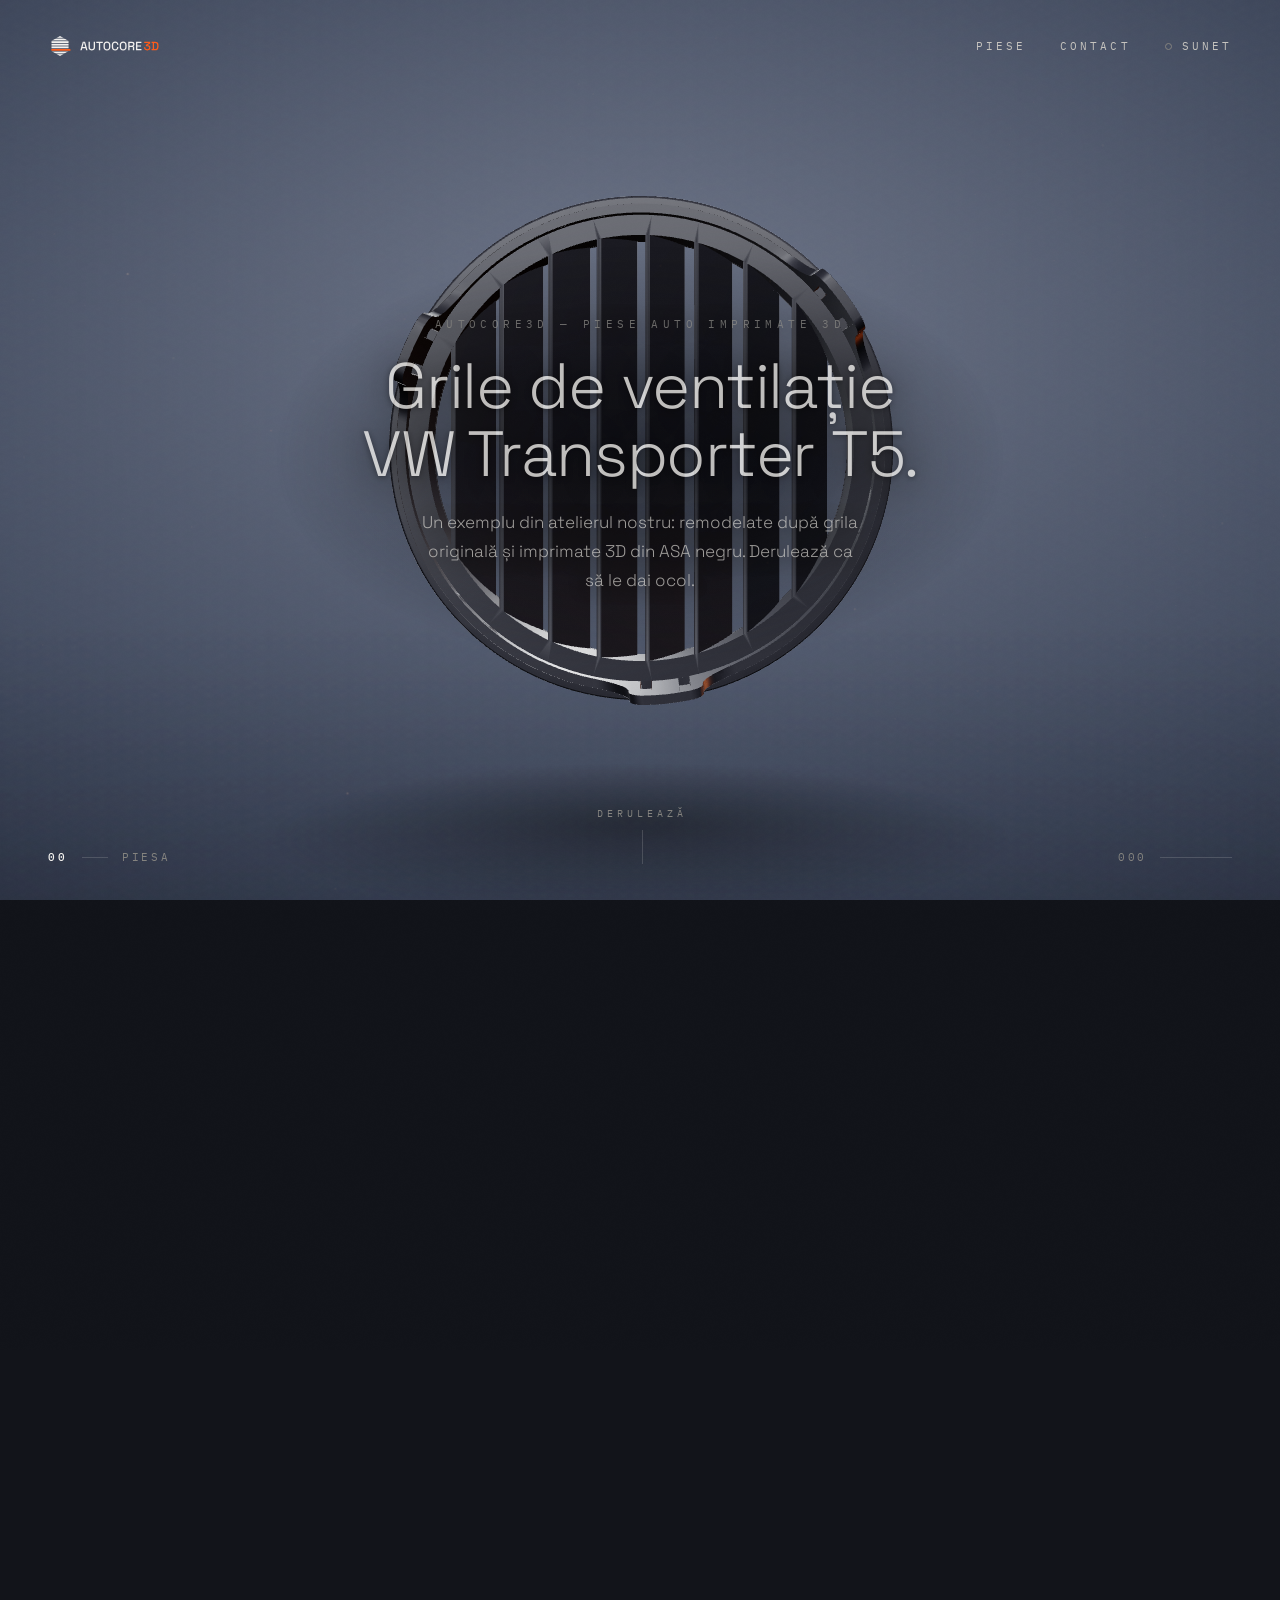
==== index.html @ 4fc03a42 "Prima pagină: grilele T5 devin piesa-erou; catalog: diagnostic clar la erori index.html — grila T5 î" ====
<!DOCTYPE html>
<html lang="ro">
<head>
<meta charset="utf-8">
<meta name="viewport" content="width=device-width, initial-scale=1">
<title>AUTOCORE3D — Piese auto imprimate 3D · Grile ventilație VW Transporter T5</title>
<meta name="description" content="AUTOCORE3D reproduce piese auto care nu se mai găsesc și le imprimă 3D. Exemplu: grile de ventilație VW Transporter T5, imprimate din ASA negru stabil UV, remodelate după piesa originală.">
<meta property="og:title" content="AUTOCORE3D — Piese auto imprimate 3D">
<meta property="og:description" content="Grile de ventilație VW Transporter T5, remodelate după piesa originală și imprimate 3D din ASA negru, finisaj mat. Orice piesă, la comandă — contactează-ne.">
<link rel="icon" type="image/svg+xml" href="assets/brand/autocore3d-mark-badge.svg">
<link rel="preconnect" href="https://fonts.googleapis.com">
<link rel="preconnect" href="https://fonts.gstatic.com" crossorigin>
<link href="https://fonts.googleapis.com/css2?family=Space+Grotesk:wght@300;400;500&family=IBM+Plex+Mono:wght@400;500&display=swap" rel="stylesheet">
<style>
  :root{
    --bg:#12141a;--ink:#f4f2ee;--mut:#c6c4bf;--dim:#84837f;--hair:rgba(242,240,236,.16);
    --amber:#ff5c1a;
    --disp:'Space Grotesk',system-ui,sans-serif;--mono:'IBM Plex Mono',ui-monospace,monospace;
  }
  *{margin:0;padding:0;box-sizing:border-box}
  html{scroll-behavior:auto}
  body{background:var(--bg);color:var(--ink);font-family:var(--disp);-webkit-font-smoothing:antialiased;overflow-x:hidden}
  body.loading{overflow:hidden}
  ::selection{background:var(--ink);color:var(--bg)}
  a{color:inherit}

  #space{height:900vh}

  #gl{position:fixed;inset:0;width:100%;height:100%;display:block;z-index:1}

  /* ---- grain ---- */
  #grain{position:fixed;inset:-50%;width:200%;height:200%;z-index:7;pointer-events:none;opacity:.06;animation:grain 8s steps(10) infinite}
  @keyframes grain{
    0%,100%{transform:translate(0,0)}10%{transform:translate(-5%,-10%)}20%{transform:translate(-15%,5%)}
    30%{transform:translate(7%,-25%)}40%{transform:translate(-5%,25%)}50%{transform:translate(-15%,10%)}
    60%{transform:translate(15%,0)}70%{transform:translate(0,15%)}80%{transform:translate(3%,35%)}90%{transform:translate(-10%,10%)}
  }

  /* ---- loader ---- */
  #loader{position:fixed;inset:0;z-index:100;background:var(--bg);display:flex;align-items:center;justify-content:center;transition:opacity 1s ease,visibility 1s}
  #loader.done{opacity:0;visibility:hidden}
  .ld{display:flex;flex-direction:column;align-items:center;gap:26px}
  .ld-mark{font-family:var(--mono);font-size:12px;letter-spacing:.5em;color:var(--mut);text-transform:uppercase;padding-left:.5em}
  .ld-num{font-family:var(--disp);font-weight:300;font-size:clamp(64px,14vw,150px);line-height:1;letter-spacing:-.03em;font-variant-numeric:tabular-nums}
  .ld-bar{width:min(220px,50vw);height:1px;background:var(--hair);position:relative;overflow:hidden}
  .ld-bar i{position:absolute;left:0;top:0;height:100%;width:0;background:var(--ink)}
  .ld-sub{font-family:var(--mono);font-size:10px;letter-spacing:.3em;color:var(--dim);text-transform:uppercase}

  /* ---- chrome ---- */
  header{position:fixed;top:0;left:0;right:0;z-index:20;display:flex;justify-content:space-between;align-items:center;padding:clamp(18px,3vw,34px) clamp(20px,4vw,48px)}
  .brand{display:flex;align-items:center;text-decoration:none}
  .brand img{height:24px;display:block}
  @media(max-width:640px){.brand img{height:20px}}
  .top-links{display:flex;align-items:center;gap:clamp(16px,3vw,34px)}
  .top-links a{font-family:var(--mono);font-size:11px;letter-spacing:.28em;text-transform:uppercase;text-decoration:none;color:var(--mut);transition:color .3s;position:relative}
  .top-links a::after{content:'';position:absolute;left:0;bottom:-5px;height:1px;width:100%;background:currentColor;transform:scaleX(0);transform-origin:left;transition:transform .35s}
  .top-links a:hover{color:var(--ink)}
  .top-links a:hover::after{transform:scaleX(1)}
  .snd{background:none;border:none;cursor:pointer;font-family:var(--mono);font-size:11px;letter-spacing:.28em;text-transform:uppercase;color:var(--mut);display:inline-flex;align-items:center;gap:10px;transition:color .3s}
  .snd:hover{color:var(--ink)}
  .snd .dot{width:7px;height:7px;border-radius:50%;border:1px solid var(--dim);flex:none;transition:background .3s,border-color .3s,box-shadow .3s}
  .snd.on{color:var(--ink)}
  .snd.on .dot{background:var(--amber);border-color:var(--amber);box-shadow:0 0 10px rgba(255,92,26,.8)}

  #hud-ch{position:fixed;left:clamp(20px,4vw,48px);bottom:clamp(20px,3.4vw,36px);z-index:20;font-family:var(--mono);font-size:11px;letter-spacing:.26em;text-transform:uppercase;color:var(--dim);display:flex;align-items:center;gap:14px;transition:opacity .5s}
  #hud-ch b{color:var(--ink);font-weight:500}
  #hud-ch .sep{width:26px;height:1px;background:var(--hair)}

  #hud-pr{position:fixed;right:clamp(20px,4vw,48px);bottom:clamp(20px,3.4vw,36px);z-index:20;display:flex;align-items:center;gap:14px;font-family:var(--mono);font-size:11px;letter-spacing:.2em;color:var(--dim);font-variant-numeric:tabular-nums}
  #hud-pr .track{width:72px;height:1px;background:var(--hair);position:relative}
  #hud-pr .track i{position:absolute;left:0;top:0;height:100%;width:0;background:var(--ink)}

  #hint{position:fixed;left:50%;bottom:clamp(20px,3.4vw,36px);transform:translateX(-50%);z-index:20;display:flex;flex-direction:column;align-items:center;gap:10px;font-family:var(--mono);font-size:10px;letter-spacing:.4em;text-transform:uppercase;color:var(--dim);transition:opacity .6s;padding-left:.4em}
  #hint .line{width:1px;height:34px;background:var(--hair);position:relative;overflow:hidden}
  #hint .line::after{content:'';position:absolute;left:0;top:-40%;width:100%;height:40%;background:var(--ink);animation:drop 1.8s cubic-bezier(.65,0,.35,1) infinite}
  @keyframes drop{0%{top:-40%}100%{top:110%}}

  /* ---- overlays capitole ---- */
  .ov{position:fixed;inset:0;z-index:10;pointer-events:none;display:flex;opacity:0;visibility:hidden}
  .ov .in{max-width:560px;position:relative}
  .ov .in.wide{max-width:820px}
  /* scrim discret in spatele textului: lizibil peste orice unghi al piesei */
  .ov .in::before{content:'';position:absolute;inset:-90px -120px;z-index:-1;pointer-events:none;
    background:radial-gradient(ellipse farthest-side,rgba(9,10,14,.74),rgba(9,10,14,.48) 40%,rgba(9,10,14,.2) 66%,rgba(9,10,14,0) 92%)}
  .ov h1,.ov h2{text-shadow:0 2px 34px rgba(0,0,0,.95),0 1px 6px rgba(0,0,0,.6)}
  .ov p,.ov .kick{text-shadow:0 1px 18px rgba(0,0,0,.9)}
  .ov.side{align-items:center;padding-left:clamp(22px,8vw,110px);padding-right:22px}
  .ov.center{align-items:center;justify-content:center;text-align:center;padding:0 22px}
  .kick{font-family:var(--mono);font-size:11px;letter-spacing:.4em;text-transform:uppercase;color:var(--dim);margin-bottom:22px;display:flex;align-items:center;gap:14px}
  .ov.center .kick{justify-content:center}
  .kick i{display:inline-block;width:30px;height:1px;background:var(--amber);flex:none}
  .ov h2,.ov h1{font-weight:300;font-size:clamp(32px,5.6vw,68px);line-height:1.05;letter-spacing:-.02em;margin-bottom:20px}
  .ov h1{font-size:clamp(38px,7vw,88px)}
  .ov h1.sm{font-size:clamp(32px,5.4vw,64px)}
  .ov p{font-size:clamp(14px,1.35vw,17px);line-height:1.7;color:var(--mut);max-width:440px;font-weight:300}
  .ov.center p{margin:0 auto}
  .ov .mats{display:flex;flex-wrap:wrap;gap:10px;margin-top:26px}
  .ov .mats span{font-family:var(--mono);font-size:11px;letter-spacing:.18em;padding:8px 14px;border:1px solid var(--hair);color:var(--mut);background:rgba(9,10,14,.45)}
  .ov .note{margin-top:24px;font-family:var(--mono);font-size:10.5px;letter-spacing:.2em;text-transform:uppercase;color:var(--dim);display:flex;align-items:center;gap:12px;max-width:440px}
  .ov .note i{width:8px;height:8px;border:1px solid var(--amber);border-radius:50%;flex:none;box-shadow:0 0 8px rgba(255,92,26,.5)}
  .ov .specs{margin-top:8px;border-top:1px solid var(--hair);max-width:460px}
  .ov .specs div{display:flex;justify-content:space-between;gap:18px;padding:13px 0;border-bottom:1px solid var(--hair)}
  .ov .specs dt{font-family:var(--mono);font-size:10.5px;letter-spacing:.24em;text-transform:uppercase;color:var(--dim);padding-top:3px;flex:none}
  .ov .specs dd{font-size:clamp(13.5px,1.25vw,16px);font-weight:300;color:var(--ink);text-align:right}
  .cta-row{display:flex;flex-wrap:wrap;gap:14px;justify-content:center;margin-top:34px}
  .ov .cta{display:inline-flex;align-items:center;gap:12px;padding:16px 30px;border:1px solid rgba(242,240,236,.3);border-radius:999px;font-family:var(--mono);font-size:12px;letter-spacing:.22em;text-transform:uppercase;text-decoration:none;color:var(--ink);transition:background .35s,color .35s,border-color .35s;pointer-events:auto;cursor:pointer}
  .ov .cta:hover{background:var(--ink);color:var(--bg);border-color:var(--ink)}
  .ov .cta.dim{border-color:rgba(242,240,236,.14);color:var(--mut)}
  .ov .cta.dim:hover{background:transparent;color:var(--ink);border-color:rgba(242,240,236,.4)}
  .ov .cta svg{width:14px;height:14px}
  .ov .foot-note{margin-top:40px;font-family:var(--mono);font-size:10px;letter-spacing:.3em;text-transform:uppercase;color:var(--dim)}
  .num-ghost{position:absolute;right:clamp(16px,6vw,80px);top:50%;transform:translateY(-50%);font-weight:300;font-size:clamp(120px,22vw,300px);line-height:1;color:transparent;-webkit-text-stroke:1px rgba(242,240,236,.07);user-select:none;font-variant-numeric:tabular-nums}

  @media(max-width:640px){
    .ov.side{align-items:flex-end;padding-bottom:110px}
    .num-ghost{display:none}
    #hud-pr .track{width:44px}
    #hud-ch .name{display:none}
    .ov .specs div{padding:10px 0}
    .snd .lbl{display:none}
  }
  @media(prefers-reduced-motion:reduce){
    #hint .line::after{animation:none}
    #grain{animation:none}
  }

  /* ---- contact modal ---- */
  button.cta{background:none;font:inherit}
  #cmodal{position:fixed;inset:0;z-index:120;display:flex;align-items:center;justify-content:center;padding:22px;
    background:rgba(6,7,10,.72);backdrop-filter:blur(6px);opacity:0;visibility:hidden;transition:opacity .35s,visibility .35s}
  #cmodal.open{opacity:1;visibility:visible}
  .cm-card{width:min(460px,100%);background:#15171d;border:1px solid var(--hair);position:relative;
    padding:clamp(26px,4vw,40px);transform:translateY(16px);transition:transform .4s cubic-bezier(.2,.7,.2,1)}
  #cmodal.open .cm-card{transform:translateY(0)}
  .cm-close{position:absolute;top:14px;right:16px;background:none;border:none;color:var(--dim);font-size:22px;cursor:pointer;line-height:1;transition:color .3s}
  .cm-close:hover{color:var(--ink)}
  .cm-kick{font-family:var(--mono);font-size:11px;letter-spacing:.4em;text-transform:uppercase;color:var(--dim);margin-bottom:14px;display:flex;align-items:center;gap:12px}
  .cm-kick i{width:26px;height:1px;background:var(--amber);flex:none}
  .cm-card h3{font-weight:300;font-size:clamp(24px,4vw,32px);line-height:1.1;letter-spacing:-.02em;margin-bottom:8px}
  .cm-card p.cm-sub{font-size:13.5px;line-height:1.6;color:var(--mut);font-weight:300;margin-bottom:24px}
  .cm-field{margin-bottom:16px}
  .cm-field label{display:block;font-family:var(--mono);font-size:10px;letter-spacing:.24em;text-transform:uppercase;color:var(--dim);margin-bottom:8px}
  .cm-field input,.cm-field textarea{width:100%;background:#0d0f14;border:1px solid var(--hair);color:var(--ink);font-family:var(--disp);font-size:15px;font-weight:300;padding:12px 14px;outline:none;transition:border-color .3s;resize:vertical}
  .cm-field input:focus,.cm-field textarea:focus{border-color:var(--amber)}
  .cm-field textarea{min-height:84px}
  .cm-submit{width:100%;margin-top:6px;padding:15px;background:var(--ink);color:var(--bg);border:1px solid var(--ink);
    font-family:var(--mono);font-size:12px;letter-spacing:.22em;text-transform:uppercase;cursor:pointer;display:inline-flex;align-items:center;justify-content:center;gap:10px;transition:background .3s,color .3s}
  .cm-submit:hover{background:transparent;color:var(--ink)}
  .cm-note{margin-top:16px;font-family:var(--mono);font-size:10px;letter-spacing:.16em;text-transform:uppercase;color:var(--dim);display:flex;align-items:center;gap:10px;text-align:left}
  .cm-note i{width:7px;height:7px;border-radius:50%;background:#25D366;flex:none;box-shadow:0 0 8px rgba(37,211,102,.7)}
  .cm-err{border-color:#ff5c1a!important}
</style>
</head>
<body class="loading">

<canvas id="gl"></canvas>
<div id="grain"></div>

<div id="loader">
  <div class="ld">
    <img src="assets/brand/autocore3d-mark.svg" alt="" width="46" height="46">
    <div class="ld-mark">AUTOCORE3D</div>
    <div class="ld-num" id="ldNum">0</div>
    <div class="ld-bar"><i id="ldBar"></i></div>
    <div class="ld-sub">Se încarcă piesa</div>
  </div>
</div>

<header>
  <a class="brand" href="#"><img src="assets/brand/autocore3d-logo.svg" alt="AUTOCORE3D"></a>
  <nav class="top-links">
    <a href="catalog.html">Piese</a>
    <a href="mailto:contact@autocore3d.com">Contact</a>
    <button class="snd" id="sndBtn" aria-pressed="false" title="Pornește / oprește sunetul"><span class="dot"></span><span class="lbl">Sunet</span></button>
  </nav>
</header>

<div id="hud-ch"><b id="chNum">00</b><span class="sep"></span><span class="name" id="chName">Piesa</span></div>
<div id="hud-pr"><span id="prNum">000</span><div class="track"><i id="prBar"></i></div></div>
<div id="hint"><span>Derulează</span><div class="line"></div></div>

<!-- ============ OVERLAYS ============ -->
<section class="ov center" data-a="-0.02" data-b="0.085">
  <div class="in wide">
    <div class="kick">AUTOCORE3D — Piese auto imprimate 3D</div>
    <h1 class="sm">Grile de ventilație<br>VW Transporter&nbsp;T5.</h1>
    <p>Un exemplu din atelierul nostru: remodelate după grila originală și imprimate 3D din ASA negru. Derulează ca să le dai ocol.</p>
  </div>
</section>

<section class="ov side" data-a="0.13" data-b="0.30">
  <div class="num-ghost">01</div>
  <div class="in">
    <div class="kick"><i></i>01 — Geometrie</div>
    <h2>Fidelă la milimetru.</h2>
    <p>Orice piesă începe cu geometria: modelăm digital piesa originală — fiecare fantă, muchie și rază de racord — până când copia nu se mai deosebește de ea.</p>
  </div>
</section>

<section class="ov side" data-a="0.335" data-b="0.46">
  <div class="num-ghost">02</div>
  <div class="in">
    <div class="kick"><i></i>02 — Material</div>
    <h2>ASA negru,<br>stabil în soare.</h2>
    <p>Grilele sunt imprimate din ASA negru — un material făcut pentru exterior și habitaclu: rezistă la UV și la căldură prin compoziție, nu printr-un strat de vopsea. Finisaj negru mat, uniform, direct din imprimantă.</p>
    <div class="mats"><span>ASA negru</span><span>Stabil UV</span><span>Finisaj mat</span></div>
    <div class="note"><i></i>Așa arată ASA-ul brut — negru mat, doar straturile fine de imprimare</div>
  </div>
</section>

<section class="ov side" data-a="0.50" data-b="0.655">
  <div class="num-ghost">03</div>
  <div class="in">
    <div class="kick"><i></i>03 — Fabricație</div>
    <h2>Crescută<br>strat cu strat.</h2>
    <p>Imprimăm 3D cu straturi fine, cu traseele de material aliniate pe direcția lamelelor — rezistență acolo unde contează. Fiecare piesă e fabricată la comandă — privește cum prinde formă.</p>
  </div>
</section>

<section class="ov side" data-a="0.69" data-b="0.80">
  <div class="num-ghost">04</div>
  <div class="in">
    <div class="kick"><i></i>04 — Detalii</div>
    <h2>Montaj direct,<br>fără ajustări.</h2>
    <p>Conturul și clemele de prindere urmează piesa originală: grilele se clipsează direct în locașul lor, fără găurit și fără lipit. Ăsta e standardul nostru, indiferent de piesă.</p>
  </div>
</section>

<section class="ov side" data-a="0.835" data-b="0.92">
  <div class="num-ghost">05</div>
  <div class="in">
    <div class="kick"><i></i>05 — Piesa din exemplu</div>
    <h2>Pe scurt.</h2>
    <dl class="specs">
      <div><dt>Piesă</dt><dd>Grile de ventilație</dd></div>
      <div><dt>Compatibilitate</dt><dd>VW Transporter T5</dd></div>
      <div><dt>Material</dt><dd>ASA negru · finisaj mat</dd></div>
      <div><dt>Dimensiuni</dt><dd>Ø 116 × 23 mm</dd></div>
      <div><dt>Fabricație</dt><dd>Imprimare 3D, la comandă</dd></div>
    </dl>
  </div>
</section>

<section class="ov center" data-a="0.95" data-b="1.2">
  <div class="in wide">
    <div class="kick">06 — Contact</div>
    <h1>Ai o piesă?<br>Hai să vorbim.</h1>
    <p>Grilele din exemplu sunt doar una dintre piesele pe care le putem reface. Trimite-ne piesa, o poză sau modelul 3D — AUTOCORE3D e punctul tău de contact pentru piese auto imprimate 3D.</p>
    <div class="cta-row">
      <button class="cta" id="ctaContact" type="button">Contact
        <svg viewBox="0 0 24 24" fill="none" stroke="currentColor" stroke-width="1.5"><path d="M5 12h14M13 6l6 6-6 6"/></svg>
      </button>
      <a class="cta dim" href="catalog.html">Proiecte &amp; configurator</a>
    </div>
    <div class="foot-note">© 2026 AUTOCORE3D — autocore3d.com</div>
  </div>
</section>

<div id="space"></div>

<!-- ============ CONTACT MODAL ============ -->
<div id="cmodal" role="dialog" aria-modal="true" aria-labelledby="cmTitle">
  <div class="cm-card">
    <button class="cm-close" id="cmClose" aria-label="Închide">✕</button>
    <div class="cm-kick"><i></i>Contact</div>
    <h3 id="cmTitle">Hai să vorbim.</h3>
    <p class="cm-sub">Completează formularul — mesajul ajunge direct la noi pe WhatsApp și îți răspundem rapid.</p>
    <form id="cmForm" novalidate>
      <div class="cm-field"><label for="cmName">Numele tău *</label><input id="cmName" type="text" autocomplete="name" placeholder="Cum te cheamă..."></div>
      <div class="cm-field"><label for="cmPhone">Telefon sau email *</label><input id="cmPhone" type="text" autocomplete="tel" placeholder="07XX... sau email@..."></div>
      <div class="cm-field"><label for="cmMsg">Piesa / mesajul tău</label><textarea id="cmMsg" placeholder="Descrie piesa de care ai nevoie sau atașează o poză în WhatsApp..."></textarea></div>
      <button class="cm-submit" type="submit">Trimite pe WhatsApp
        <svg viewBox="0 0 24 24" width="15" height="15" fill="currentColor"><path d="M12 2a10 10 0 0 0-8.6 15l-1.3 4.8 4.9-1.3A10 10 0 1 0 12 2Zm5.3 14.1c-.2.6-1.3 1.2-1.8 1.2-.5.1-1 .2-3.3-.7-2.8-1.1-4.5-3.9-4.6-4.1-.1-.2-1.1-1.4-1.1-2.7s.7-1.9 1-2.2c.2-.2.5-.3.7-.3h.5c.2 0 .4 0 .6.5l.8 2c.1.2.1.4 0 .5l-.4.6c-.2.2-.3.4-.1.7.2.3.9 1.4 1.9 2.3 1.3 1.1 2.3 1.4 2.6 1.6.2.1.4.1.6-.1l.7-.9c.2-.2.4-.2.6-.1l2 .9c.3.2.5.2.5.4.1.2.1.9-.1 1.5Z"/></svg>
      </button>
    </form>
    <div class="cm-note"><i></i>Se deschide WhatsApp la 0771 119 423</div>
  </div>
</div>

<script>
(function(){
  var WA='40771119423';
  var modal=document.getElementById('cmodal');
  function open(){modal.classList.add('open');setTimeout(function(){document.getElementById('cmName').focus();},260);}
  function close(){modal.classList.remove('open');}
  var nav=document.getElementById('navContact'),cta=document.getElementById('ctaContact');
  if(nav)nav.addEventListener('click',function(e){e.preventDefault();open();});
  if(cta)cta.addEventListener('click',open);
  document.getElementById('cmClose').addEventListener('click',close);
  modal.addEventListener('click',function(e){if(e.target===modal)close();});
  document.addEventListener('keydown',function(e){if(e.key==='Escape'&&modal.classList.contains('open'))close();});
  document.getElementById('cmForm').addEventListener('submit',function(e){
    e.preventDefault();
    var name=document.getElementById('cmName'),phone=document.getElementById('cmPhone'),msg=document.getElementById('cmMsg');
    var ok=true;
    [name,phone].forEach(function(f){if(!f.value.trim()){f.classList.add('cm-err');ok=false;}else{f.classList.remove('cm-err');}});
    if(!ok)return;
    var text='Bună ziua!\n\n👤 Nume: '+name.value.trim()+'\n📞 Contact: '+phone.value.trim();
    if(msg.value.trim())text+='\n📦 Piesă / mesaj: '+msg.value.trim();
    text+='\n\nAș dori o ofertă pentru o piesă imprimată 3D. Mulțumesc!';
    window.open('https://wa.me/'+WA+'?text='+encodeURIComponent(text),'_blank');
  });
})();
</script>

<script src="assets/vendor/three.min.js"></script>
<script>
(function(){
'use strict';
if('scrollRestoration' in history)history.scrollRestoration='manual';
window.scrollTo(0,0);
const REDUCED=matchMedia('(prefers-reduced-motion: reduce)').matches;

/* ============ granulatie de film ============ */
(function(){
  const c=document.createElement('canvas');c.width=c.height=128;
  const x=c.getContext('2d'),d=x.createImageData(128,128);
  for(let i=0;i<d.data.length;i+=4){const v=Math.random()*255;d.data[i]=d.data[i+1]=d.data[i+2]=v;d.data[i+3]=28;}
  x.putImageData(d,0,0);
  document.getElementById('grain').style.backgroundImage='url('+c.toDataURL()+')';
})();

/* ============ THREE ============ */
const canvas=document.getElementById('gl');
const renderer=new THREE.WebGLRenderer({canvas,antialias:true});
renderer.setPixelRatio(Math.min(devicePixelRatio,2));
renderer.setSize(innerWidth,innerHeight);
renderer.setClearColor(0x12141a,1);
renderer.localClippingEnabled=true;
renderer.toneMapping=THREE.ACESFilmicToneMapping;
renderer.toneMappingExposure=1.42;
const scene=new THREE.Scene();
scene.fog=new THREE.FogExp2(0x12141a,.014);
const camera=new THREE.PerspectiveCamera(42,innerWidth/innerHeight,.1,200);
camera.position.set(0,3.6,11.2);camera.lookAt(0,3.6,0);

/* ---- mediu de studio: cubemap generat (reflexii pe carbon) ---- */
function envFace(draw){const c=document.createElement('canvas');c.width=c.height=128;const x=c.getContext('2d');x.fillStyle='#08090b';x.fillRect(0,0,128,128);draw(x);return c;}
const envTop=envFace(x=>{const g=x.createRadialGradient(64,64,6,64,64,82);g.addColorStop(0,'#e8e4dc');g.addColorStop(.45,'#4a4c50');g.addColorStop(1,'#0a0b0d');x.fillStyle=g;x.fillRect(0,0,128,128);});
const envSideA=envFace(x=>{const g=x.createLinearGradient(0,0,0,128);g.addColorStop(0,'#4a4e56');g.addColorStop(.5,'#1a1c20');g.addColorStop(1,'#060607');x.fillStyle=g;x.fillRect(0,0,128,128);x.fillStyle='rgba(232,226,216,.8)';x.fillRect(16,8,16,92);});
const envSideB=envFace(x=>{const g=x.createLinearGradient(0,0,0,128);g.addColorStop(0,'#2b2d32');g.addColorStop(.5,'#101114');g.addColorStop(1,'#050506');x.fillStyle=g;x.fillRect(0,0,128,128);x.fillStyle='rgba(255,120,60,.24)';x.fillRect(88,26,18,70);});
const envDark=envFace(()=>{});
const ENV=new THREE.CubeTexture([envSideA,envSideB,envTop,envDark,envSideA,envSideB]);
ENV.needsUpdate=true;

/* ---- texturi generate ---- */
function glowTex(){const c=document.createElement('canvas');c.width=c.height=128;const x=c.getContext('2d');const g=x.createRadialGradient(64,64,0,64,64,64);g.addColorStop(0,'rgba(255,235,215,1)');g.addColorStop(.3,'rgba(255,140,60,.6)');g.addColorStop(1,'rgba(0,0,0,0)');x.fillStyle=g;x.fillRect(0,0,128,128);return new THREE.CanvasTexture(c);}
function shadowTex(){const c=document.createElement('canvas');c.width=c.height=256;const x=c.getContext('2d');const g=x.createRadialGradient(128,128,10,128,128,128);g.addColorStop(0,'rgba(0,0,0,.55)');g.addColorStop(1,'rgba(0,0,0,0)');x.fillStyle=g;x.fillRect(0,0,256,256);return new THREE.CanvasTexture(c);}
/* ABS-CF: baza grafit + puncte fine de fibra sclipitoare */
function carbonTex(){const c=document.createElement('canvas');c.width=c.height=256;const x=c.getContext('2d');x.fillStyle='#191a1d';x.fillRect(0,0,256,256);
  for(let i=0;i<2600;i++){x.fillStyle='rgba(255,255,255,'+(.05+Math.random()*.13).toFixed(3)+')';x.fillRect(Math.random()*256|0,Math.random()*256|0,1,1);}
  for(let i=0;i<700;i++){x.fillStyle='rgba(0,0,0,'+(.2+Math.random()*.3).toFixed(2)+')';x.fillRect(Math.random()*256|0,Math.random()*256|0,1,1);}
  const t=new THREE.CanvasTexture(c);t.wrapS=t.wrapT=THREE.RepeatWrapping;return t;}
/* striatii orizontale de straturi printate (bump) */
function layerTex(){const c=document.createElement('canvas');c.width=64;c.height=256;const x=c.getContext('2d');x.fillStyle='#808080';x.fillRect(0,0,64,256);
  for(let y=0;y<256;y+=6){x.fillStyle='#565656';x.fillRect(0,y,64,2);x.fillStyle='#a8a8a8';x.fillRect(0,y+3,64,1);}
  const t=new THREE.CanvasTexture(c);t.wrapS=t.wrapT=THREE.RepeatWrapping;return t;}
/* macro ABS-CF: mostra marita — straturi + fibre de carbon tocate, sclipitoare */
function macroTex(){const c=document.createElement('canvas');c.width=c.height=512;const x=c.getContext('2d');
  x.fillStyle='#141519';x.fillRect(0,0,512,512);
  for(let y=0;y<512;y+=36){
    const g=x.createLinearGradient(0,y,0,y+36);
    g.addColorStop(0,'rgba(255,255,255,.035)');g.addColorStop(.4,'rgba(255,255,255,0)');
    g.addColorStop(.92,'rgba(0,0,0,.16)');g.addColorStop(1,'rgba(0,0,0,.26)');
    x.fillStyle=g;x.fillRect(0,y,512,36);
  }
  for(let i=0;i<1500;i++){
    const px=Math.random()*512,py=Math.random()*512,l=5+Math.random()*20,a=(Math.random()-.5)*.7;
    x.strokeStyle='rgba(212,220,232,'+(.07+Math.random()*.22).toFixed(3)+')';
    x.lineWidth=Math.random()<.2?1.7:1;
    x.beginPath();x.moveTo(px,py);x.lineTo(px+Math.cos(a)*l,py+Math.sin(a)*l);x.stroke();
  }
  for(let i=0;i<220;i++){x.fillStyle='rgba(255,255,255,'+(.35+Math.random()*.4).toFixed(2)+')';x.fillRect(Math.random()*512,Math.random()*512,2,1);}
  for(let i=0;i<320;i++){x.fillStyle='rgba(0,0,0,'+(.2+Math.random()*.3).toFixed(2)+')';x.fillRect(Math.random()*512,Math.random()*512,2,1);}
  return new THREE.CanvasTexture(c);}
/* fir de filament: baza inchisa + dungi longitudinale + sclipici de carbon */
function filTex(){const c=document.createElement('canvas');c.width=256;c.height=64;const x=c.getContext('2d');
  x.fillStyle='#111216';x.fillRect(0,0,256,64);
  for(let i=0;i<210;i++){
    const py=Math.random()*64,px=Math.random()*256,l=6+Math.random()*26;
    x.strokeStyle='rgba(205,214,226,'+(.05+Math.random()*.16).toFixed(3)+')';x.lineWidth=1;
    x.beginPath();x.moveTo(px,py);x.lineTo(px+l,py+(Math.random()-.5)*2);x.stroke();
  }
  for(let i=0;i<90;i++){x.fillStyle='rgba(255,255,255,'+(.3+Math.random()*.4).toFixed(2)+')';x.fillRect(Math.random()*256,Math.random()*64,1.6,1);}
  const t=new THREE.CanvasTexture(c);t.wrapS=t.wrapT=THREE.RepeatWrapping;t.repeat.set(3,1);return t;}
/* macro ABS negru simplu: doar straturi de printare, mat, FARA fibre/sclipici */
function absMacroTex(){const c=document.createElement('canvas');c.width=c.height=512;const x=c.getContext('2d');
  x.fillStyle='#141416';x.fillRect(0,0,512,512);
  for(let y=0;y<512;y+=34){
    const g=x.createLinearGradient(0,y,0,y+34);
    g.addColorStop(0,'rgba(255,255,255,.04)');g.addColorStop(.35,'rgba(255,255,255,0)');
    g.addColorStop(.9,'rgba(0,0,0,.2)');g.addColorStop(1,'rgba(0,0,0,.32)');
    x.fillStyle=g;x.fillRect(0,y,512,34);
  }
  /* granulatie mata fina, monocroma, fara sclipici de fibra */
  for(let i=0;i<2200;i++){const v=Math.random()<.5?255:0;x.fillStyle='rgba('+v+','+v+','+v+','+(.015+Math.random()*.04).toFixed(3)+')';x.fillRect(Math.random()*512,Math.random()*512,1,1);}
  return new THREE.CanvasTexture(c);}
/* fir de filament ABS negru: dungi longitudinale discrete, FARA sclipici */
function absFilTex(){const c=document.createElement('canvas');c.width=256;c.height=64;const x=c.getContext('2d');
  x.fillStyle='#101012';x.fillRect(0,0,256,64);
  for(let i=0;i<130;i++){const py=Math.random()*64,px=Math.random()*256,l=8+Math.random()*30;
    x.strokeStyle='rgba(120,124,130,'+(.03+Math.random()*.06).toFixed(3)+')';x.lineWidth=1;
    x.beginPath();x.moveTo(px,py);x.lineTo(px+l,py+(Math.random()-.5)*1.4);x.stroke();}
  const t=new THREE.CanvasTexture(c);t.wrapS=t.wrapT=THREE.RepeatWrapping;t.repeat.set(3,1);return t;}
function labelTex(t,fs){const c=document.createElement('canvas');c.width=256;c.height=64;const x=c.getContext('2d');x.font='500 '+(fs||30)+'px "IBM Plex Mono", monospace';x.textAlign='center';x.textBaseline='middle';x.shadowColor='rgba(0,0,0,.95)';x.shadowBlur=8;x.fillStyle='rgba(0,0,0,.9)';for(let i=0;i<3;i++)x.fillText(t,128,34);x.shadowBlur=0;x.fillStyle='#eef2f6';x.fillText(t,128,34);const tx=new THREE.CanvasTexture(c);tx.anisotropy=8;return tx;}
const GTEX=glowTex(),STEX=shadowTex(),CTEX=carbonTex(),LTEX=layerTex();
CTEX.repeat.set(5,3);LTEX.repeat.set(6,26);
const MAXANI=renderer.capabilities.getMaxAnisotropy();
CTEX.anisotropy=MAXANI;LTEX.anisotropy=MAXANI;

/* ---- lumini ---- */
scene.add(new THREE.HemisphereLight(0x2b2f38,0x090a0c,.62));
const key=new THREE.DirectionalLight(0xffffff,1.0);key.position.set(6,10,7);scene.add(key);
const front=new THREE.DirectionalLight(0xe8eef6,.95);front.position.set(-2,4,12);scene.add(front);
const back=new THREE.DirectionalLight(0xdfe6ee,1.15);back.position.set(2,6,-11);scene.add(back);
const backFill=new THREE.PointLight(0xdfe6ee,.55,30);backFill.position.set(-5,3.5,-8);scene.add(backFill);
const topFront=new THREE.PointLight(0xffffff,.55,34);topFront.position.set(2.5,8.5,7);scene.add(topFront);
const fill=new THREE.PointLight(0xdfe6ee,.6,40);fill.position.set(-6,3.5,7);scene.add(fill);
const rim=new THREE.PointLight(0xdfe6ee,.95,36);rim.position.set(-7,6.5,-6);scene.add(rim);
const warm=new THREE.PointLight(0xff5c1a,.4,26);warm.position.set(5.5,1.1,-4.5);scene.add(warm);
const finBack=new THREE.PointLight(0xffffff,0,30);finBack.position.set(0,7,-7);scene.add(finBack);

/* ---- fundal + umbra de contact + praf ---- */
let bgPlane;
{const c=document.createElement('canvas');c.width=c.height=512;const x=c.getContext('2d');
 /* fundal mai deschis, gri-albastrui rece: piesa neagra de carbon se decupeaza clar pe el */
 const g=x.createRadialGradient(256,226,20,256,256,258);g.addColorStop(0,'#3a4050');g.addColorStop(.45,'#252a36');g.addColorStop(.8,'#171a22');g.addColorStop(1,'#12141a');
 x.fillStyle=g;x.fillRect(0,0,512,512);
 /* linie de orizont discreta, ca intr-un studio foto */
 const hg=x.createLinearGradient(0,300,0,512);hg.addColorStop(0,'rgba(0,0,0,0)');hg.addColorStop(1,'rgba(0,0,0,.42)');
 x.fillStyle=hg;x.fillRect(0,300,512,212);
 const bt=new THREE.CanvasTexture(c);
 bgPlane=new THREE.Mesh(new THREE.PlaneGeometry(150,90),new THREE.MeshBasicMaterial({map:bt,fog:false,depthWrite:false}));
 bgPlane.position.set(0,4.2,-40);scene.add(bgPlane);}
const shadow=new THREE.Mesh(new THREE.PlaneGeometry(7,4.4),new THREE.MeshBasicMaterial({map:STEX,transparent:true,depthWrite:false}));
shadow.rotation.x=-Math.PI/2;shadow.position.set(0,.02,0);scene.add(shadow);

const DN=340,dg=new THREE.BufferGeometry(),dpos=new Float32Array(DN*3),dspd=new Float32Array(DN);
for(let i=0;i<DN;i++){dpos[i*3]=(Math.random()-.5)*32;dpos[i*3+1]=Math.random()*10;dpos[i*3+2]=(Math.random()-.5)*32;dspd[i]=.1+Math.random()*.4;}
dg.setAttribute('position',new THREE.BufferAttribute(dpos,3));
const dust=new THREE.Points(dg,new THREE.PointsMaterial({size:.045,map:GTEX,color:0x9a968e,transparent:true,opacity:.28,blending:THREE.AdditiveBlending,depthWrite:false}));
scene.add(dust);

/* ============ INCARCAREA PIESEI (STL binar) ============ */
const PY=3.6;                             /* centrul piesei */
const PART=new THREE.Group();PART.position.set(0,PY,0);scene.add(PART);
const clip=new THREE.Plane(new THREE.Vector3(0,-1,0),100);

let partReady=false,fetchPct=0;
let carbonMesh=null,wire=null,scanPlane=null,scanLight=null,buildSlab=null,buildGlow=null,dimGroup=null;
const dimMats=[];
let BB={w:5.2,h:5,d:1.5,minY:1.1,maxY:6.1};
let PART_MM={w:116,h:116,d:23};

function parseSTL(buf){
  const dv=new DataView(buf);
  const n=dv.getUint32(80,true);
  const pos=new Float32Array(n*9);
  let o=84;
  for(let i=0;i<n;i++){
    o+=12;
    for(let k=0;k<9;k++){pos[i*9+k]=dv.getFloat32(o,true);o+=4;}
    o+=2;
  }
  return pos;
}

/* normale netede cu prag de unghi: curbele raman fluide, muchiile raman dure */
function buildGeometry(pos){
  const n=pos.length/9;
  const fN=new Float32Array(n*3);
  for(let i=0;i<n;i++){
    const b=i*9;
    const ux=pos[b+3]-pos[b],uy=pos[b+4]-pos[b+1],uz=pos[b+5]-pos[b+2];
    const vx=pos[b+6]-pos[b],vy=pos[b+7]-pos[b+1],vz=pos[b+8]-pos[b+2];
    let nx=uy*vz-uz*vy,ny=uz*vx-ux*vz,nz=ux*vy-uy*vx;
    const l=Math.hypot(nx,ny,nz)||1;
    fN[i*3]=nx/l;fN[i*3+1]=ny/l;fN[i*3+2]=nz/l;
  }
  const map=new Map();
  const key=(x,y,z)=>((x*100+.5)|0)+','+((y*100+.5)|0)+','+((z*100+.5)|0);
  for(let v=0;v<n*3;v++){
    const k=key(pos[v*3],pos[v*3+1],pos[v*3+2]);
    let a=map.get(k);if(!a){a=[];map.set(k,a);}
    a.push(v/3|0);
  }
  const nor=new Float32Array(n*9);
  const COS=Math.cos(Math.PI/4.2);
  for(let v=0;v<n*3;v++){
    const f=v/3|0;
    const fx=fN[f*3],fy=fN[f*3+1],fz=fN[f*3+2];
    let sx=0,sy=0,sz=0;
    const faces=map.get(key(pos[v*3],pos[v*3+1],pos[v*3+2]));
    for(let j=0;j<faces.length;j++){
      const g=faces[j];
      const gx=fN[g*3],gy=fN[g*3+1],gz=fN[g*3+2];
      if(fx*gx+fy*gy+fz*gz>COS){sx+=gx;sy+=gy;sz+=gz;}
    }
    const l=Math.hypot(sx,sy,sz)||1;
    nor[v*3]=sx/l;nor[v*3+1]=sy/l;nor[v*3+2]=sz/l;
  }
  const g=new THREE.BufferGeometry();
  g.setAttribute('position',new THREE.BufferAttribute(pos,3));
  g.setAttribute('normal',new THREE.BufferAttribute(nor,3));
  /* grila e un disc cu axa pe Z: il lasam cu fata spre camera, ca montat in locas */
  g.center();
  let box=new THREE.Box3().setFromBufferAttribute(g.getAttribute('position'));
  /* dimensiunile reale (mm), memorate inainte de scalare — cotele se scriu singure */
  PART_MM={w:box.max.x-box.min.x,h:box.max.y-box.min.y,d:box.max.z-box.min.z};
  const s=5.0/(box.max.y-box.min.y);   /* inaltimea piesei -> 5.0 unitati de scena */
  g.scale(s,s,s);
  /* UV planar frontal dupa axele finale (STL nu are UV): u pe latime, v pe inaltime */
  box=new THREE.Box3().setFromBufferAttribute(g.getAttribute('position'));
  const p=g.getAttribute('position');
  const uv=new Float32Array(n*6);
  for(let v=0;v<n*3;v++){
    uv[v*2]=(p.getX(v)-box.min.x)/(box.max.x-box.min.x);
    uv[v*2+1]=(p.getY(v)-box.min.y)/(box.max.y-box.min.y);
  }
  g.setAttribute('uv',new THREE.BufferAttribute(uv,2));
  return g;
}

function makeDims(){
  dimGroup=new THREE.Group();PART.add(dimGroup);
  const hw=BB.w/2,hh=BB.h/2,hd=BB.d/2,ext=.42,tick=.14;
  const P=[];
  const seg=(a,b)=>{P.push(a[0],a[1],a[2],b[0],b[1],b[2]);};
  /* inaltime — in dreapta piesei */
  const hx=hw+ext;
  seg([hx,-hh,0],[hx,hh,0]);
  seg([hx-tick,-hh,0],[hx+tick,-hh,0]);
  seg([hx-tick,hh,0],[hx+tick,hh,0]);
  /* latime — sub piesa */
  const wy=-hh-.42,wz=hd+.15;
  seg([-hw,wy,wz],[hw,wy,wz]);
  seg([-hw,wy-tick,wz],[-hw,wy+tick,wz]);
  seg([hw,wy-tick,wz],[hw,wy+tick,wz]);
  /* adancime — deasupra */
  const dy=hh+.24;
  seg([0,dy,-hd],[0,dy,hd]);
  seg([0,dy-tick,-hd],[0,dy+tick,-hd]);
  seg([0,dy-tick,hd],[0,dy+tick,hd]);
  const lg=new THREE.BufferGeometry();
  lg.setAttribute('position',new THREE.BufferAttribute(new Float32Array(P),3));
  const lm=new THREE.LineBasicMaterial({color:0xaebccb,transparent:true,opacity:0,depthTest:false});
  const ll=new THREE.LineSegments(lg,lm);ll.renderOrder=20;dimGroup.add(ll);dimMats.push(lm);
  const lab=(t,x,y,z,sc)=>{
    const m=new THREE.SpriteMaterial({map:labelTex(t),transparent:true,opacity:0,depthWrite:false,depthTest:false});
    const sp=new THREE.Sprite(m);sp.position.set(x,y,z);sp.scale.set(1.75*sc,.44*sc,1);sp.renderOrder=21;
    dimGroup.add(sp);dimMats.push(m);
  };
  lab(`${Math.round(PART_MM.h)} mm`,hx+.82,0,0,1);
  lab(`${Math.round(PART_MM.w)} mm`,0,wy-.34,wz,1);
  lab(`${Math.round(PART_MM.d)} mm`,0,dy+.32,0,.85);
}

/* ---- mostra de material extrasa din piesa (capitolul 02) ---- */
let sample=null,chip=null,fil=null,reticle=null,connLine=null,connGeo=null,sampleLight=null;
const sampleMats=[];
function makeSample(){
  sample=new THREE.Group();sample.visible=false;scene.add(sample);
  /* ASA negru brut: mat, fara luciu — mostra materialului din care e imprimata piesa */
  const cm=new THREE.MeshStandardMaterial({
    color:0x161618,map:absMacroTex(),bumpMap:LTEX.clone(),bumpScale:.05,
    metalness:.04,roughness:.72,envMap:ENV,envMapIntensity:.45,transparent:true,opacity:0
  });
  cm.bumpMap.repeat.set(2,7);cm.bumpMap.needsUpdate=true;
  chip=new THREE.Mesh(new THREE.BoxGeometry(1.15,.82,.26),cm);
  sample.add(chip);sampleMats.push(cm);
  /* fir de filament ASA negru (1.75 mm), marit */
  const fm=new THREE.MeshStandardMaterial({color:0x141416,map:absFilTex(),metalness:.04,roughness:.66,envMap:ENV,envMapIntensity:.4,transparent:true,opacity:0});
  const curve=new THREE.CatmullRomCurve3([
    new THREE.Vector3(-.72,-.03,0),new THREE.Vector3(-.25,.11,.1),
    new THREE.Vector3(.23,-.1,-.05),new THREE.Vector3(.72,.05,.02)
  ]);
  fil=new THREE.Mesh(new THREE.TubeGeometry(curve,40,.05,10),fm);
  fil.position.y=-.82;sample.add(fil);sampleMats.push(fm);
  const lab=(t,fs,y,sx,sy)=>{
    const m=new THREE.SpriteMaterial({map:labelTex(t,fs),transparent:true,opacity:0,depthWrite:false});
    const sp=new THREE.Sprite(m);sp.position.set(0,y,0);sp.scale.set(sx,sy,1);
    sample.add(sp);sampleMats.push(m);
  };
  lab('ASA NEGRU · MACRO',24,.65,1.02,.22);
  lab('FILAMENT ASA 1.75 MM',22,-1.12,.86,.2);
  sampleLight=new THREE.PointLight(0xffffff,0,7);sampleLight.position.set(1.3,1.6,1.6);sample.add(sampleLight);
  /* reticul pe piesa + fir de legatura */
  reticle=new THREE.Mesh(new THREE.RingGeometry(.1,.15,32),
    new THREE.MeshBasicMaterial({color:0xff5c1a,transparent:true,opacity:0,blending:THREE.AdditiveBlending,depthWrite:false,side:THREE.DoubleSide}));
  reticle.visible=false;scene.add(reticle);
  connGeo=new THREE.BufferGeometry();
  connGeo.setAttribute('position',new THREE.BufferAttribute(new Float32Array(6),3));
  connLine=new THREE.Line(connGeo,new THREE.LineBasicMaterial({color:0xff5c1a,transparent:true,opacity:0}));
  connLine.visible=false;scene.add(connLine);
}
makeSample();

function initPart(geo){
  const box=new THREE.Box3().setFromBufferAttribute(geo.getAttribute('position'));
  BB={w:box.max.x-box.min.x,h:box.max.y-box.min.y,d:box.max.z-box.min.z,
      minY:PY+box.min.y,maxY:PY+box.max.y};
  /* ASA negru mat: satin discret — piesa ramane neagra, cu highlight-uri moi, fara luciu de lac */
  const carbon=new THREE.MeshPhysicalMaterial({
    color:0x0a0a0c,metalness:0,roughness:.46,
    clearcoat:.22,clearcoatRoughness:.5,reflectivity:.42,
    envMap:ENV,envMapIntensity:.55,
    side:THREE.DoubleSide,clippingPlanes:[clip]
  });
  carbonMesh=new THREE.Mesh(geo,carbon);
  PART.add(carbonMesh);
  /* sarma tehnica peste piesa (faza de scanare) */
  wire=new THREE.LineSegments(new THREE.EdgesGeometry(geo,15),
    new THREE.LineBasicMaterial({color:0x7f93a8,transparent:true,opacity:0}));
  wire.scale.setScalar(1.002);
  PART.add(wire);
  /* plan de scanare orizontal care urca pe piesa verticala */
  scanPlane=new THREE.Mesh(new THREE.PlaneGeometry(BB.w+1,BB.d+1),
    new THREE.MeshBasicMaterial({color:0xff5c1a,transparent:true,opacity:0,blending:THREE.AdditiveBlending,depthWrite:false,side:THREE.DoubleSide}));
  scanPlane.rotation.x=Math.PI/2;
  PART.add(scanPlane);
  scanLight=new THREE.PointLight(0xff5c1a,0,7);
  PART.add(scanLight);
  /* inel incandescent al stratului curent — rama subtire, vizibila din orice unghi */
  buildSlab=new THREE.Group();
  {const bm=new THREE.MeshBasicMaterial({color:0xff8a3a,transparent:true,opacity:0,blending:THREE.AdditiveBlending,depthWrite:false});
   const bw=BB.w+.44,bd=BB.d+.44;
   const bar=(gx,gz,px,pz)=>{const m=new THREE.Mesh(new THREE.BoxGeometry(gx,.045,gz),bm);m.position.set(px,0,pz);buildSlab.add(m);};
   bar(bw,.06,0,bd/2);bar(bw,.06,0,-bd/2);
   bar(.06,bd,bw/2,0);bar(.06,bd,-bw/2,0);
   buildSlab.userData.mat=bm;}
  scene.add(buildSlab);
  buildGlow=new THREE.PointLight(0xff6a26,0,12);
  scene.add(buildGlow);
  makeDims();
  partReady=true;
}

fetch('assets/models/grile-t5.stl')
  .then(r=>{
    const total=+r.headers.get('Content-Length')||589084;
    const reader=r.body.getReader();
    const chunks=[];let got=0;
    return (function pump(){
      return reader.read().then(({done,value})=>{
        if(done){
          const buf=new Uint8Array(got);let o=0;
          for(const c of chunks){buf.set(c,o);o+=c.length;}
          return buf.buffer;
        }
        chunks.push(value);got+=value.length;
        fetchPct=Math.min(1,got/total);
        return pump();
      });
    })();
  })
  .then(buf=>{initPart(buildGeometry(parseSTL(buf)));})
  .catch(()=>{fetchPct=1;partReady=true;});

/* ============ piste scalare ============ */
const sm2=t=>{t=Math.max(0,Math.min(1,t));return t*t*(3-2*t);};
function trk(T,P){
  if(P<=T[0][0])return T[0][1];
  for(let i=0;i<T.length-1;i++)
    if(P<=T[i+1][0])return T[i][1]+(T[i+1][1]-T[i][1])*sm2((P-T[i][0])/(T[i+1][0]-T[i][0]));
  return T[T.length-1][1];
}
/* ---- camera: orbita completa de 360° in jurul piesei verticale ---- */
/* 0.14–0.31 e mentinut aproape frontal si stabil ca sa se vada cotele */
const T_TH=[[0,0],[.085,9],[.16,16],[.235,24],[.30,40],[.375,96],[.46,150],[.52,172],[.62,235],[.70,292],[.79,326],[.85,338],[.93,352],[1,360]];
const T_R =[[0,11.2],[.085,10.2],[.16,9.4],[.235,9.8],[.30,8.8],[.375,5.2],[.46,5.2],[.52,6.6],[.62,6.2],[.70,4.6],[.79,4.9],[.85,6.6],[.93,9.6],[1,11.6]];
const T_H =[[0,3.6],[.085,3.8],[.16,3.6],[.235,3.7],[.30,3.4],[.375,4.2],[.46,3.4],[.52,1.4],[.62,6.3],[.70,2.8],[.79,4.7],[.85,3.8],[.93,4.1],[1,3.7]];
const T_LY=[[0,3.6],[.13,3.6],[.235,3.6],[.30,3.6],[.375,3.8],[.52,2.2],[.62,4.9],[.70,3.0],[.79,4.1],[.85,3.6],[1,3.65]];
/* ---- piste efecte ---- */
const T_WIRE=[[.12,0],[.165,1],[.29,1],[.345,0],[.49,0],[.525,.85],[.60,.55],[.665,0]];
const T_DIMS=[[.16,0],[.20,1],[.30,1],[.335,0]];
const T_SCAN=[[.15,-1.15],[.30,1.15]];
const T_CLIP=[[0,1],[.465,1],[.50,0],[.535,0],[.665,1],[1,1]];
const T_BGLO=[[.49,0],[.535,1],[.64,1],[.675,0]];
const T_XTR =[[.335,0],[.378,1],[.44,1],[.478,0]];
const T_FIN =[[.90,0],[.965,1]];

/* ============ SUNET (WebAudio, generat) ============ */
const sndBtn=document.getElementById('sndBtn');
const SND={ctx:null,master:null,wind:null,windF:null,noise:null,on:false,ready:false,
           pref:localStorage.getItem('ac3d_snd')!=='off',tick:0};
function audioBuild(){
  const C=SND.ctx;
  SND.master=C.createGain();SND.master.gain.value=0;SND.master.connect(C.destination);
  /* drona de atelier */
  const dgn=C.createGain();dgn.gain.value=.05;
  const lp=C.createBiquadFilter();lp.type='lowpass';lp.frequency.value=170;lp.Q.value=.6;
  const o1=C.createOscillator();o1.type='sawtooth';o1.frequency.value=54;
  const o2=C.createOscillator();o2.type='sine';o2.frequency.value=108.4;
  const og=C.createGain();og.gain.value=.5;
  o1.connect(lp);o2.connect(og);og.connect(lp);lp.connect(dgn);dgn.connect(SND.master);
  const lfo=C.createOscillator();lfo.frequency.value=.07;
  const lg=C.createGain();lg.gain.value=.02;
  lfo.connect(lg);lg.connect(dgn.gain);
  o1.start();o2.start();lfo.start();
  /* aer / vant legat de derulare */
  const len=C.sampleRate*2,buf=C.createBuffer(1,len,C.sampleRate),d=buf.getChannelData(0);
  for(let i=0;i<len;i++)d[i]=Math.random()*2-1;
  SND.noise=buf;
  const src=C.createBufferSource();src.buffer=buf;src.loop=true;
  const bp=C.createBiquadFilter();bp.type='bandpass';bp.frequency.value=420;bp.Q.value=.8;
  SND.windF=bp;
  SND.wind=C.createGain();SND.wind.gain.value=.012;
  src.connect(bp);bp.connect(SND.wind);SND.wind.connect(SND.master);src.start();
  SND.ready=true;
}
function audioOn(){
  if(!SND.ctx){
    const AC=window.AudioContext||window.webkitAudioContext;
    if(!AC)return;
    SND.ctx=new AC();audioBuild();
  }
  if(SND.ctx.state==='suspended')SND.ctx.resume();
  SND.on=true;
  SND.master.gain.setTargetAtTime(.9,SND.ctx.currentTime,.7);
  sndBtn.classList.add('on');sndBtn.setAttribute('aria-pressed','true');
}
function audioOff(){
  if(SND.ctx)SND.master.gain.setTargetAtTime(0,SND.ctx.currentTime,.15);
  SND.on=false;
  sndBtn.classList.remove('on');sndBtn.setAttribute('aria-pressed','false');
}
sndBtn.addEventListener('click',()=>{
  SND.pref=!SND.on;
  localStorage.setItem('ac3d_snd',SND.pref?'on':'off');
  SND.pref?audioOn():audioOff();
});
['pointerdown','keydown','touchend'].forEach(ev=>{
  addEventListener(ev,()=>{if(SND.pref&&!SND.on)audioOn();},{once:true,passive:true});
});
document.addEventListener('visibilitychange',()=>{
  if(!SND.ctx)return;
  if(document.hidden)SND.master.gain.setTargetAtTime(0,SND.ctx.currentTime,.1);
  else if(SND.on)SND.master.gain.setTargetAtTime(.9,SND.ctx.currentTime,.5);
});
function playBlip(){
  if(!SND.on||!SND.ready)return;
  const C=SND.ctx,t0=C.currentTime;
  const o=C.createOscillator(),g=C.createGain();
  o.type='sine';o.frequency.setValueAtTime(640,t0);o.frequency.exponentialRampToValueAtTime(430,t0+.22);
  g.gain.setValueAtTime(.0001,t0);g.gain.exponentialRampToValueAtTime(.05,t0+.02);g.gain.exponentialRampToValueAtTime(.0001,t0+.3);
  o.connect(g);g.connect(SND.master);o.start(t0);o.stop(t0+.32);
}
function playTick(v){
  if(!SND.on||!SND.ready)return;
  const C=SND.ctx,t0=C.currentTime;
  const o=C.createOscillator(),g=C.createGain(),hp=C.createBiquadFilter();
  hp.type='highpass';hp.frequency.value=900;
  o.type='square';o.frequency.value=1400+Math.random()*500;
  g.gain.setValueAtTime(.012*v,t0);g.gain.exponentialRampToValueAtTime(.0001,t0+.03);
  o.connect(hp);hp.connect(g);g.connect(SND.master);o.start(t0);o.stop(t0+.04);
}
function playWhoosh(){
  if(!SND.on||!SND.ready)return;
  const C=SND.ctx,t0=C.currentTime;
  const src=C.createBufferSource();src.buffer=SND.noise;
  const bp=C.createBiquadFilter();bp.type='bandpass';bp.Q.value=1.2;
  bp.frequency.setValueAtTime(260,t0);bp.frequency.exponentialRampToValueAtTime(1400,t0+.5);
  const g=C.createGain();
  g.gain.setValueAtTime(.0001,t0);g.gain.exponentialRampToValueAtTime(.07,t0+.12);g.gain.exponentialRampToValueAtTime(.0001,t0+.6);
  src.connect(bp);bp.connect(g);g.connect(SND.master);src.start(t0);src.stop(t0+.65);
}

/* ============ SCROLL + OVERLAYS + HUD ============ */
const ovs=[...document.querySelectorAll('.ov')].map(el=>({el,a:parseFloat(el.dataset.a),b:parseFloat(el.dataset.b)}));
const CH=[[0,'00','Piesa'],[.13,'01','Geometrie'],[.335,'02','Material'],[.50,'03','Fabricație'],[.69,'04','Detalii'],[.835,'05','Exemplu'],[.95,'06','Contact']];
const chNum=document.getElementById('chNum'),chName=document.getElementById('chName'),
      prNum=document.getElementById('prNum'),prBar=document.getElementById('prBar'),
      hint=document.getElementById('hint');
const sm=(a,b,x)=>{const t=Math.max(0,Math.min(1,(x-a)/(b-a)));return t*t*(3-2*t);};
let Pt=0,P=0,lastCh='';
function readScroll(){
  const max=document.getElementById('space').offsetHeight-innerHeight;
  Pt=Math.max(0,Math.min(1,scrollY/Math.max(max,1)));
}
addEventListener('scroll',readScroll,{passive:true});readScroll();

let mx=0,my=0,tmx=0,tmy=0;
addEventListener('mousemove',e=>{tmx=(e.clientX/innerWidth-.5)*2;tmy=(e.clientY/innerHeight-.5)*2;},{passive:true});

function updateDOM(){
  ovs.forEach(o=>{
    const w=o.b-o.a;
    const op=Math.min(sm(o.a,o.a+w*.28,P),1-sm(o.b-w*.28,o.b,P));
    o.el.style.opacity=op.toFixed(3);
    o.el.style.visibility=op>.005?'visible':'hidden';
    const ty=(1-sm(o.a,o.a+w*.28,P))*26-sm(o.b-w*.28,o.b,P)*26;
    o.el.style.transform='translateY('+ty.toFixed(1)+'px)';
  });
  let cur=CH[0];for(const c of CH)if(P>=c[0]-.02)cur=c;
  if(cur[1]!==lastCh){if(lastCh!=='')playBlip();lastCh=cur[1];chNum.textContent=cur[1];chName.textContent=cur[2];}
  const pct=Math.round(P*100);
  prNum.textContent=String(pct).padStart(3,'0');
  prBar.style.width=pct+'%';
  hint.style.opacity=P<.02?1:0;
}

/* ============ BUCLA ============ */
const vPos=new THREE.Vector3(),vLook=new THREE.Vector3(),vDir=new THREE.Vector3(),vRight=new THREE.Vector3(),UP=new THREE.Vector3(0,1,0);
const sDir=new THREE.Vector3(),sRight=new THREE.Vector3(),sAnchor=new THREE.Vector3();
let last=performance.now(),Pprev=0,xrPrev=0;
function frame(now){
  requestAnimationFrame(frame);
  const rawdt=(now-last)/1000;last=now;
  const dt=Math.min(rawdt,.05);
  P+=(Pt-P)*(REDUCED?1:(1-Math.exp(-Math.min(rawdt,.6)*4.6)));
  if(Math.abs(Pt-P)<.0004)P=Pt;
  const t=now*.001;
  const vel=Math.abs(P-Pprev)/Math.max(dt,.001);Pprev=P;

  /* piesa: doar respiratie discreta — turul il face camera */
  PART.rotation.y=REDUCED?0:Math.sin(t*.3)*.02;
  PART.position.y=PY+(REDUCED?0:Math.sin(t*.7)*.035);
  shadow.material.opacity=.7-(REDUCED?0:Math.sin(t*.7)*.08);

  if(!REDUCED){
    dust.rotation.y=Math.sin(t*.02)*.02;
    const pa=dg.attributes.position.array;
    for(let i=0;i<DN;i++){pa[i*3+1]+=dspd[i]*dt*.22;if(pa[i*3+1]>10)pa[i*3+1]=0;}
    dg.attributes.position.needsUpdate=true;
  }

  let boNow=0;
  if(partReady&&carbonMesh){
    /* faza 01: sarma + scan + cote */
    const w=trk(T_WIRE,P);
    wire.material.opacity=w*.55;
    const sy=trk(T_SCAN,P)*(BB.h/2+.55);
    const scanOn=(P>.15&&P<.30)?1:0;
    scanPlane.position.y=sy;
    scanPlane.material.opacity=scanOn*w*.22;
    scanLight.position.set(0,sy,BB.d/2+.7);
    scanLight.intensity=scanOn*w*1.0;
    const dOp=trk(T_DIMS,P);
    dimMats.forEach(m=>{m.opacity=dOp*(m.isSpriteMaterial?.95:.5);});
    /* faza 03: piesa se construieste strat cu strat */
    const ct=trk(T_CLIP,P);
    const cy=BB.minY-.03+ct*(BB.maxY-BB.minY+.1);
    clip.constant=cy;
    const bo=trk(T_BGLO,P)*(ct>.005&&ct<.985?1:0);
    boNow=bo;
    buildSlab.position.set(PART.position.x,cy,0);
    buildSlab.userData.mat.opacity=bo*(.7+Math.sin(t*8)*.25);
    const thB=trk(T_TH,P)*Math.PI/180;
    buildGlow.position.set(Math.sin(thB)*2.2,cy+.12,Math.cos(thB)*2.2);
    buildGlow.intensity=bo*1.7;
    warm.intensity=.4+bo*.5;
    /* final: lumina de contur creste */
    finBack.intensity=trk(T_FIN,P)*1.15;
  }

  /* camera: orbita cilindrica — 360° in jurul piesei */
  const th=trk(T_TH,P)*Math.PI/180;
  const r=trk(T_R,P),hc=trk(T_H,P);
  vPos.set(Math.sin(th)*r,hc,Math.cos(th)*r);
  vLook.set(0,trk(T_LY,P),0);
  if(camera.aspect<1){vDir.copy(vPos).sub(vLook);vPos.copy(vLook).addScaledVector(vDir,1+(1-camera.aspect)*1.1);}
  mx+=(tmx-mx)*.04;my+=(tmy-my)*.04;
  vDir.copy(vLook).sub(vPos).normalize();
  vRight.crossVectors(vDir,UP).normalize();
  vPos.addScaledVector(vRight,mx*.35);vPos.y+=-my*.22+(REDUCED?0:Math.sin(t*.5)*.03);
  camera.position.copy(vPos);
  camera.lookAt(vLook);

  /* fundalul urmeaza camera, ramane mereu in spatele piesei */
  bgPlane.position.set(-Math.sin(th)*40,4.2,-Math.cos(th)*40);
  bgPlane.lookAt(camera.position);

  /* capitolul 02: mostra de material extrasa din piesa, adusa in fata camerei */
  const xr=trk(T_XTR,P);
  if(sample){
    const vis=xr>.002;
    sample.visible=vis;reticle.visible=vis;connLine.visible=vis;
    if(vis){
      sDir.copy(vLook).sub(camera.position).normalize();
      sRight.crossVectors(sDir,UP).normalize();
      const narrow=camera.aspect<1;
      sample.position.copy(camera.position)
        .addScaledVector(sDir,narrow?6.2:4.6)
        .addScaledVector(sRight,narrow?.35:1.75);
      sample.position.y+=(narrow?1.3:0)+(REDUCED?0:Math.sin(t*.8)*.05);
      sample.quaternion.copy(camera.quaternion);
      chip.rotation.y=Math.sin(t*.35)*.55;chip.rotation.x=Math.sin(t*.27)*.22;
      fil.rotation.y=t*.4;
      sample.scale.setScalar((.4+.6*sm2(xr))*(narrow?.72:1));
      sampleMats.forEach(m=>{m.opacity=xr*(m.isSpriteMaterial?.95:1);});
      sampleLight.intensity=xr*1.3;
      /* punctul de pe piesa din care e "scoasa" mostra */
      const thA=Math.atan2(camera.position.x,camera.position.z);
      sAnchor.set(Math.sin(thA)*BB.w*.3,PY+.7,Math.cos(thA)*BB.d*.5);
      reticle.position.copy(sAnchor);reticle.lookAt(camera.position);
      reticle.material.opacity=xr*.85;
      const cp=connGeo.attributes.position.array;
      cp[0]=sAnchor.x;cp[1]=sAnchor.y;cp[2]=sAnchor.z;
      cp[3]=sample.position.x;cp[4]=sample.position.y;cp[5]=sample.position.z;
      connGeo.attributes.position.needsUpdate=true;
      connLine.material.opacity=xr*.4;
    }
  }
  if(xr>.05&&xrPrev<=.05)playWhoosh();
  xrPrev=xr;

  /* sunet legat de miscare */
  if(SND.on&&SND.ready){
    const target=.012+Math.min(vel*2.2,.085);
    SND.wind.gain.value+=(target-SND.wind.gain.value)*.08;
    SND.windF.frequency.value=420+Math.min(vel*9000,900);
    if(boNow>.05){SND.tick+=dt;if(SND.tick>.1){SND.tick=0;playTick(boNow);}}
  }

  updateDOM();
  if(!document.hidden)renderer.render(scene,camera);
}

/* ============ LOADER ============ */
const ldNum=document.getElementById('ldNum'),ldBar=document.getElementById('ldBar'),loader=document.getElementById('loader');
renderer.render(scene,camera);
const ld0=performance.now();
(function tickLoad(){
  const tPct=Math.min(1,(performance.now()-ld0)/1400);
  const shown=Math.floor(Math.min(tPct,Math.max(fetchPct,partReady?1:0)*.4+tPct*.6)*100);
  ldNum.textContent=shown;ldBar.style.width=shown+'%';
  if(shown<100||!partReady){requestAnimationFrame(tickLoad);}
  else{
    renderer.render(scene,camera);
    loader.classList.add('done');document.body.classList.remove('loading');
  }
})();

addEventListener('resize',()=>{
  camera.aspect=innerWidth/innerHeight;camera.updateProjectionMatrix();
  renderer.setSize(innerWidth,innerHeight);readScroll();
});
requestAnimationFrame(frame);
})();
</script>
</body>
</html>
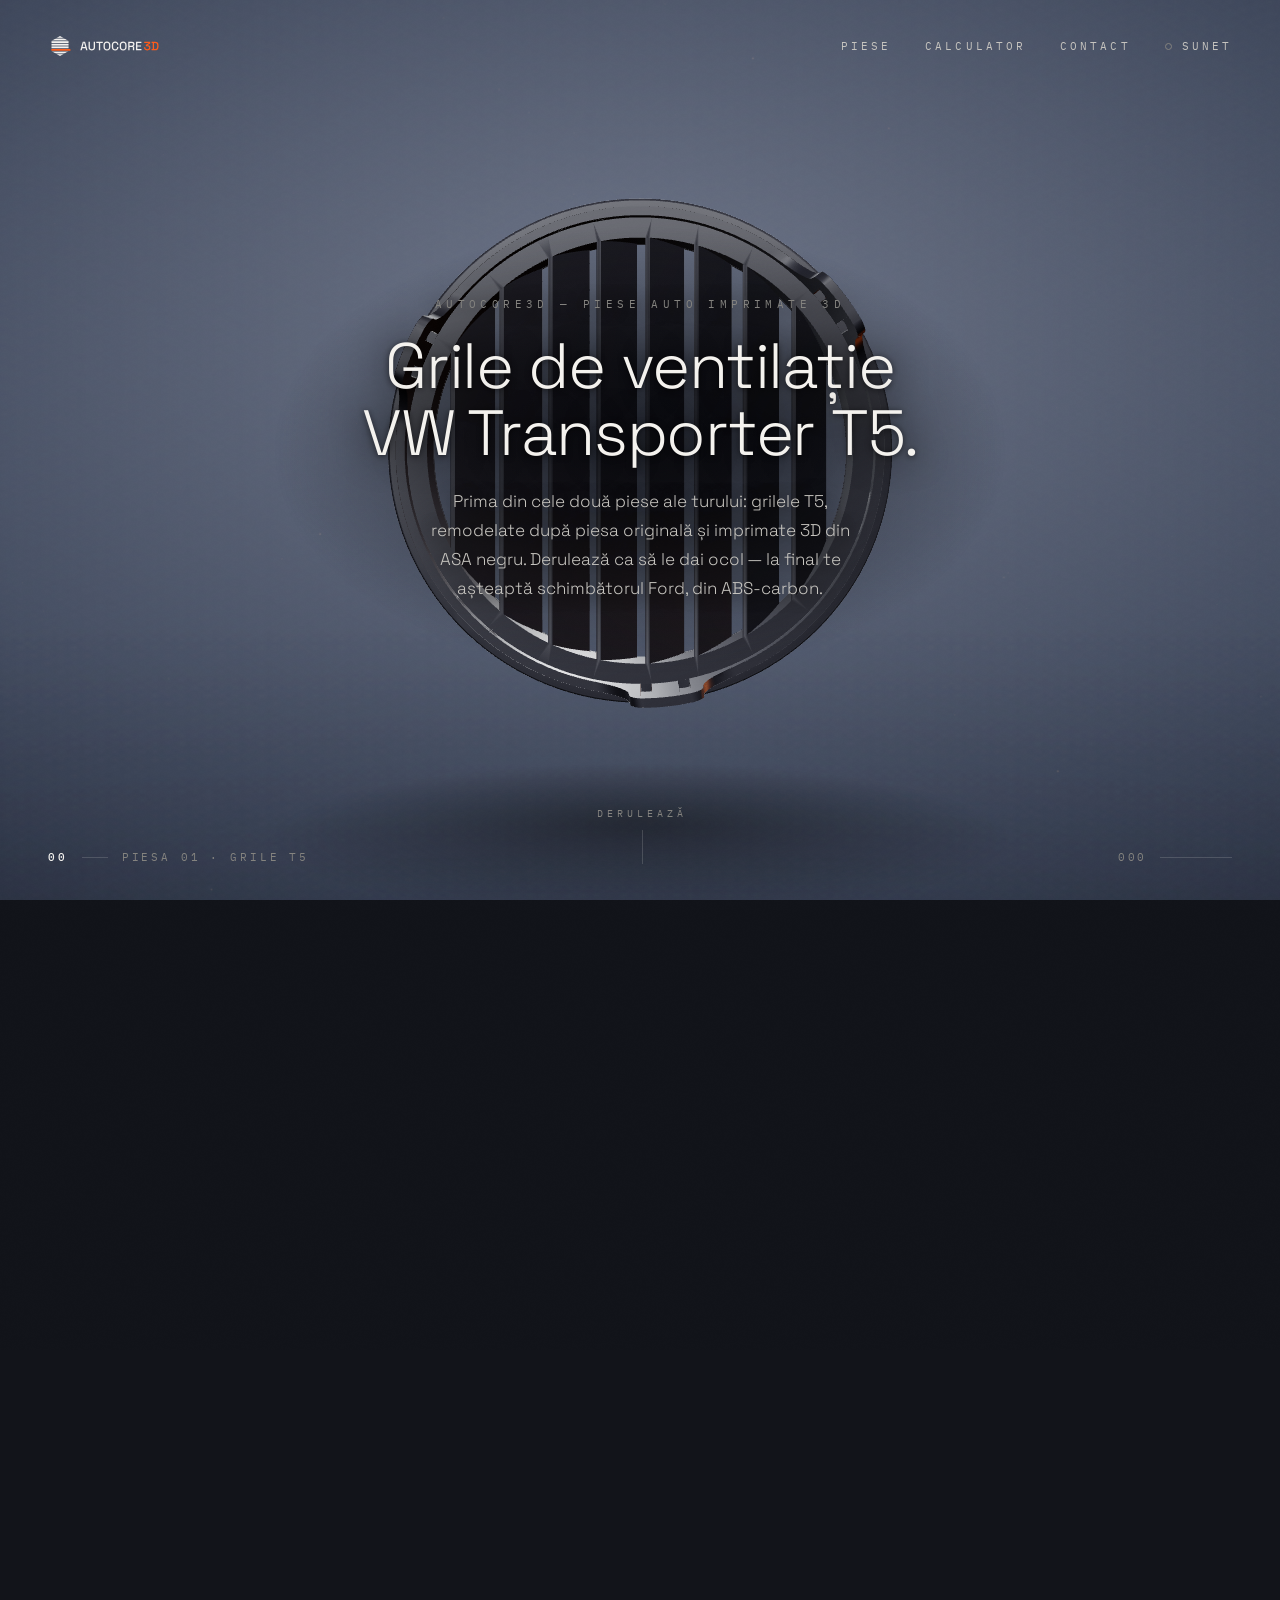
==== commit 43e374e1: "Calculator avansat de preț (stil Prusa) + schimbătorul Ford pe prima pagină - calculator.html: pagin" ====
--- a/index.html
+++ b/index.html
@@ -3,10 +3,10 @@
 <head>
 <meta charset="utf-8">
 <meta name="viewport" content="width=device-width, initial-scale=1">
-<title>AUTOCORE3D — Piese auto imprimate 3D · Grile ventilație VW Transporter T5</title>
-<meta name="description" content="AUTOCORE3D reproduce piese auto care nu se mai găsesc și le imprimă 3D. Exemplu: grile de ventilație VW Transporter T5, imprimate din ASA negru stabil UV, remodelate după piesa originală.">
+<title>AUTOCORE3D — Piese auto imprimate 3D · Grile VW T5 & Schimbător Ford</title>
+<meta name="description" content="AUTOCORE3D reproduce piese auto care nu se mai găsesc și le imprimă 3D. În tur: grile de ventilație VW Transporter T5 din ASA negru și maneta schimbătorului Ford din ABS Carbon Fiber, remodelate după piesele originale.">
 <meta property="og:title" content="AUTOCORE3D — Piese auto imprimate 3D">
-<meta property="og:description" content="Grile de ventilație VW Transporter T5, remodelate după piesa originală și imprimate 3D din ASA negru, finisaj mat. Orice piesă, la comandă — contactează-ne.">
+<meta property="og:description" content="Două piese din atelier: grilele de ventilație VW T5 (ASA negru) și maneta schimbătorului Ford (ABS Carbon Fiber), remodelate după piesele originale și imprimate 3D. Orice piesă, la comandă.">
 <link rel="icon" type="image/svg+xml" href="assets/brand/autocore3d-mark-badge.svg">
 <link rel="preconnect" href="https://fonts.googleapis.com">
 <link rel="preconnect" href="https://fonts.gstatic.com" crossorigin>
@@ -24,7 +24,7 @@
   ::selection{background:var(--ink);color:var(--bg)}
   a{color:inherit}
 
-  #space{height:900vh}
+  #space{height:1500vh}
 
   #gl{position:fixed;inset:0;width:100%;height:100%;display:block;z-index:1}
 
@@ -162,7 +162,7 @@
     <div class="ld-mark">AUTOCORE3D</div>
     <div class="ld-num" id="ldNum">0</div>
     <div class="ld-bar"><i id="ldBar"></i></div>
-    <div class="ld-sub">Se încarcă piesa</div>
+    <div class="ld-sub">Se încarcă piesele</div>
   </div>
 </div>
 
@@ -170,6 +170,7 @@
   <a class="brand" href="#"><img src="assets/brand/autocore3d-logo.svg" alt="AUTOCORE3D"></a>
   <nav class="top-links">
     <a href="catalog.html">Piese</a>
+    <a href="calculator.html">Calculator</a>
     <a href="mailto:contact@autocore3d.com">Contact</a>
     <button class="snd" id="sndBtn" aria-pressed="false" title="Pornește / oprește sunetul"><span class="dot"></span><span class="lbl">Sunet</span></button>
   </nav>
@@ -179,16 +180,16 @@
 <div id="hud-pr"><span id="prNum">000</span><div class="track"><i id="prBar"></i></div></div>
 <div id="hint"><span>Derulează</span><div class="line"></div></div>
 
-<!-- ============ OVERLAYS ============ -->
-<section class="ov center" data-a="-0.02" data-b="0.085">
+<!-- ============ OVERLAYS · ACTUL I — GRILELE T5 ============ -->
+<section class="ov center" data-a="-0.02" data-b="0.0425">
   <div class="in wide">
     <div class="kick">AUTOCORE3D — Piese auto imprimate 3D</div>
     <h1 class="sm">Grile de ventilație<br>VW Transporter&nbsp;T5.</h1>
-    <p>Un exemplu din atelierul nostru: remodelate după grila originală și imprimate 3D din ASA negru. Derulează ca să le dai ocol.</p>
+    <p>Prima din cele două piese ale turului: grilele T5, remodelate după piesa originală și imprimate 3D din ASA negru. Derulează ca să le dai ocol — la final te așteaptă schimbătorul Ford, din ABS-carbon.</p>
   </div>
 </section>
 
-<section class="ov side" data-a="0.13" data-b="0.30">
+<section class="ov side" data-a="0.065" data-b="0.15">
   <div class="num-ghost">01</div>
   <div class="in">
     <div class="kick"><i></i>01 — Geometrie</div>
@@ -197,7 +198,7 @@
   </div>
 </section>
 
-<section class="ov side" data-a="0.335" data-b="0.46">
+<section class="ov side" data-a="0.1675" data-b="0.23">
   <div class="num-ghost">02</div>
   <div class="in">
     <div class="kick"><i></i>02 — Material</div>
@@ -208,7 +209,7 @@
   </div>
 </section>
 
-<section class="ov side" data-a="0.50" data-b="0.655">
+<section class="ov side" data-a="0.25" data-b="0.3275">
   <div class="num-ghost">03</div>
   <div class="in">
     <div class="kick"><i></i>03 — Fabricație</div>
@@ -217,7 +218,7 @@
   </div>
 </section>
 
-<section class="ov side" data-a="0.69" data-b="0.80">
+<section class="ov side" data-a="0.345" data-b="0.40">
   <div class="num-ghost">04</div>
   <div class="in">
     <div class="kick"><i></i>04 — Detalii</div>
@@ -226,10 +227,10 @@
   </div>
 </section>
 
-<section class="ov side" data-a="0.835" data-b="0.92">
+<section class="ov side" data-a="0.4175" data-b="0.46">
   <div class="num-ghost">05</div>
   <div class="in">
-    <div class="kick"><i></i>05 — Piesa din exemplu</div>
+    <div class="kick"><i></i>05 — Fișa piesei</div>
     <h2>Pe scurt.</h2>
     <dl class="specs">
       <div><dt>Piesă</dt><dd>Grile de ventilație</dd></div>
@@ -241,16 +242,70 @@
   </div>
 </section>
 
-<section class="ov center" data-a="0.95" data-b="1.2">
+<!-- ============ OVERLAYS · ACTUL II — SCHIMBĂTORUL FORD ============ -->
+<section class="ov center" data-a="0.545" data-b="0.635">
   <div class="in wide">
-    <div class="kick">06 — Contact</div>
+    <div class="kick">06 — Piesa 02 · ABS Carbon Fiber</div>
+    <h1 class="sm">Manetă schimbător<br>Ford.</h1>
+    <p>A doua piesă a turului: maneta schimbătorului de viteze, reconstruită după piesa originală Ford și imprimată din ABS ranforsat cu fibră de carbon. Privește-o cum crește, strat cu strat.</p>
+  </div>
+</section>
+
+<section class="ov side" data-a="0.655" data-b="0.72">
+  <div class="num-ghost">07</div>
+  <div class="in">
+    <div class="kick"><i></i>07 — Geometrie</div>
+    <h2>Reconstruită<br>de la zero.</h2>
+    <p>Corpul manetei, gulerul de fixare, umărul de prindere și clemele de la vârf — toate ridicate digital după piesa originală, cotă cu cotă, până la ultimul clips.</p>
+  </div>
+</section>
+
+<section class="ov side" data-a="0.735" data-b="0.80">
+  <div class="num-ghost">08</div>
+  <div class="in">
+    <div class="kick"><i></i>08 — Material</div>
+    <h2>ABS cu fibră<br>de carbon.</h2>
+    <p>Pentru o piesă împinsă și răsucită la fiecare schimbare de viteză, ABS-ul simplu nu ajunge. Fibrele de carbon tocate o fac mai rigidă și stabilă dimensional la căldură — cu un finisaj mat, tehnic, direct din imprimantă.</p>
+    <div class="mats"><span>ABS-CF</span><span>Fibră de carbon</span><span>Rigid · stabil termic</span></div>
+    <div class="note"><i></i>Mostra mărită: straturi fine + fibre de carbon sclipitoare în matrice</div>
+  </div>
+</section>
+
+<section class="ov side" data-a="0.815" data-b="0.875">
+  <div class="num-ghost">09</div>
+  <div class="in">
+    <div class="kick"><i></i>09 — Detalii</div>
+    <h2>Montaj direct,<br>ca originalul.</h2>
+    <p>Nuca se clipsează pe vârful manetei exact ca pe piesa Ford: cleme elastice, guler de sprijin, umăr de ghidaj. Fără adaptoare, fără joc — piesa intră la locul ei.</p>
+  </div>
+</section>
+
+<section class="ov side" data-a="0.885" data-b="0.945">
+  <div class="num-ghost">10</div>
+  <div class="in">
+    <div class="kick"><i></i>10 — Fișa piesei</div>
+    <h2>Pe scurt.</h2>
+    <dl class="specs">
+      <div><dt>Piesă</dt><dd>Manetă schimbător viteze</dd></div>
+      <div><dt>Compatibilitate</dt><dd>Ford — după piesa originală</dd></div>
+      <div><dt>Material</dt><dd>ABS Carbon Fiber · finisaj mat</dd></div>
+      <div><dt>Dimensiuni</dt><dd>34 × 123 × 26 mm</dd></div>
+      <div><dt>Fabricație</dt><dd>Imprimare 3D, la comandă</dd></div>
+    </dl>
+  </div>
+</section>
+
+<section class="ov center" data-a="0.955" data-b="1.2">
+  <div class="in wide">
+    <div class="kick">11 — Contact</div>
     <h1>Ai o piesă?<br>Hai să vorbim.</h1>
-    <p>Grilele din exemplu sunt doar una dintre piesele pe care le putem reface. Trimite-ne piesa, o poză sau modelul 3D — AUTOCORE3D e punctul tău de contact pentru piese auto imprimate 3D.</p>
+    <p>Grilele T5 și schimbătorul Ford sunt doar două dintre piesele pe care le putem reface. Trimite-ne piesa, o poză sau modelul 3D — AUTOCORE3D e punctul tău de contact pentru piese auto imprimate 3D.</p>
     <div class="cta-row">
       <button class="cta" id="ctaContact" type="button">Contact
         <svg viewBox="0 0 24 24" fill="none" stroke="currentColor" stroke-width="1.5"><path d="M5 12h14M13 6l6 6-6 6"/></svg>
       </button>
       <a class="cta dim" href="catalog.html">Proiecte &amp; configurator</a>
+      <a class="cta dim" href="calculator.html">Calculator de preț</a>
     </div>
     <div class="foot-note">© 2026 AUTOCORE3D — autocore3d.com</div>
   </div>
@@ -441,16 +496,30 @@
 const dust=new THREE.Points(dg,new THREE.PointsMaterial({size:.045,map:GTEX,color:0x9a968e,transparent:true,opacity:.28,blending:THREE.AdditiveBlending,depthWrite:false}));
 scene.add(dust);
 
-/* ============ INCARCAREA PIESEI (STL binar) ============ */
+/* ============ INCARCAREA PIESELOR (STL binar) ============ */
+/* Actul I: grilele T5 (ASA negru) · Actul II: maneta schimbatorului Ford (ABS-CF) */
 const PY=3.6;                             /* centrul piesei */
 const PART=new THREE.Group();PART.position.set(0,PY,0);scene.add(PART);
+const PART2=new THREE.Group();PART2.position.set(0,PY,0);PART2.visible=false;scene.add(PART2);
 const clip=new THREE.Plane(new THREE.Vector3(0,-1,0),100);
-
-let partReady=false,fetchPct=0;
-let carbonMesh=null,wire=null,scanPlane=null,scanLight=null,buildSlab=null,buildGlow=null,dimGroup=null;
-const dimMats=[];
+const clip2=new THREE.Plane(new THREE.Vector3(0,-1,0),100);
+
+let partReady=false,part2Ready=false;
+const fetchPcts={a:0,b:0};                /* progres pe fiecare model, ponderat cu marimea */
+const MODEL_BYTES={a:589084,b:1036384};
+let fetchPct=0;
+function updFetch(){
+  const tot=MODEL_BYTES.a+MODEL_BYTES.b;
+  fetchPct=(fetchPcts.a*MODEL_BYTES.a+fetchPcts.b*MODEL_BYTES.b)/tot;
+}
+let carbonMesh=null,wire=null,scanPlane=null,scanLight=null,buildSlab=null,dimGroup=null;
+let carbonMesh2=null,wire2=null,scanPlane2=null,scanLight2=null,buildSlab2=null,dimGroup2=null;
+let buildGlow=null;
+const dimMats=[],dimMats2=[];
 let BB={w:5.2,h:5,d:1.5,minY:1.1,maxY:6.1};
+let BB2={w:1.4,h:5.2,d:1.1,minY:1.0,maxY:6.2};
 let PART_MM={w:116,h:116,d:23};
+let PART2_MM={w:34,h:123,d:26};
 
 function parseSTL(buf){
   const dv=new DataView(buf);
@@ -466,7 +535,7 @@
 }
 
 /* normale netede cu prag de unghi: curbele raman fluide, muchiile raman dure */
-function buildGeometry(pos){
+function buildGeometry(pos,targetH){
   const n=pos.length/9;
   const fN=new Float32Array(n*3);
   for(let i=0;i<n;i++){
@@ -502,13 +571,14 @@
   const g=new THREE.BufferGeometry();
   g.setAttribute('position',new THREE.BufferAttribute(pos,3));
   g.setAttribute('normal',new THREE.BufferAttribute(nor,3));
-  /* grila e un disc cu axa pe Z: il lasam cu fata spre camera, ca montat in locas */
+  /* piesa vine deja orientata din fisier (grila cu fata spre camera, maneta verticala) */
   g.center();
   let box=new THREE.Box3().setFromBufferAttribute(g.getAttribute('position'));
   /* dimensiunile reale (mm), memorate inainte de scalare — cotele se scriu singure */
-  PART_MM={w:box.max.x-box.min.x,h:box.max.y-box.min.y,d:box.max.z-box.min.z};
-  const s=5.0/(box.max.y-box.min.y);   /* inaltimea piesei -> 5.0 unitati de scena */
+  const mm={w:box.max.x-box.min.x,h:box.max.y-box.min.y,d:box.max.z-box.min.z};
+  const s=(targetH||5.0)/(box.max.y-box.min.y);   /* inaltimea piesei -> unitati de scena */
   g.scale(s,s,s);
+  g.userData={mm};
   /* UV planar frontal dupa axele finale (STL nu are UV): u pe latime, v pe inaltime */
   box=new THREE.Box3().setFromBufferAttribute(g.getAttribute('position'));
   const p=g.getAttribute('position');
@@ -521,9 +591,9 @@
   return g;
 }
 
-function makeDims(){
-  dimGroup=new THREE.Group();PART.add(dimGroup);
-  const hw=BB.w/2,hh=BB.h/2,hd=BB.d/2,ext=.42,tick=.14;
+function makeDims(parent,bb,mm,mats){
+  const grp=new THREE.Group();parent.add(grp);
+  const hw=bb.w/2,hh=bb.h/2,hd=bb.d/2,ext=.42,tick=.14;
   const P=[];
   const seg=(a,b)=>{P.push(a[0],a[1],a[2],b[0],b[1],b[2]);};
   /* inaltime — in dreapta piesei */
@@ -544,20 +614,22 @@
   const lg=new THREE.BufferGeometry();
   lg.setAttribute('position',new THREE.BufferAttribute(new Float32Array(P),3));
   const lm=new THREE.LineBasicMaterial({color:0xaebccb,transparent:true,opacity:0,depthTest:false});
-  const ll=new THREE.LineSegments(lg,lm);ll.renderOrder=20;dimGroup.add(ll);dimMats.push(lm);
+  const ll=new THREE.LineSegments(lg,lm);ll.renderOrder=20;grp.add(ll);mats.push(lm);
   const lab=(t,x,y,z,sc)=>{
     const m=new THREE.SpriteMaterial({map:labelTex(t),transparent:true,opacity:0,depthWrite:false,depthTest:false});
     const sp=new THREE.Sprite(m);sp.position.set(x,y,z);sp.scale.set(1.75*sc,.44*sc,1);sp.renderOrder=21;
-    dimGroup.add(sp);dimMats.push(m);
+    grp.add(sp);mats.push(m);
   };
-  lab(`${Math.round(PART_MM.h)} mm`,hx+.82,0,0,1);
-  lab(`${Math.round(PART_MM.w)} mm`,0,wy-.34,wz,1);
-  lab(`${Math.round(PART_MM.d)} mm`,0,dy+.32,0,.85);
-}
-
-/* ---- mostra de material extrasa din piesa (capitolul 02) ---- */
+  lab(`${Math.round(mm.h)} mm`,hx+.82,0,0,1);
+  lab(`${Math.round(mm.w)} mm`,0,wy-.34,wz,1);
+  lab(`${Math.round(mm.d)} mm`,0,dy+.32,0,.85);
+  return grp;
+}
+
+/* ---- mostre de material extrase din piesa (cap. 02 — ASA · cap. 08 — ABS-CF) ---- */
 let sample=null,chip=null,fil=null,reticle=null,connLine=null,connGeo=null,sampleLight=null;
-const sampleMats=[];
+let sample2=null,chip2=null,fil2=null,sampleLight2=null;
+const sampleMats=[],sampleMats2=[];
 function makeSample(){
   sample=new THREE.Group();sample.visible=false;scene.add(sample);
   /* ASA negru brut: mat, fara luciu — mostra materialului din care e imprimata piesa */
@@ -595,66 +667,137 @@
 }
 makeSample();
 
+/* mostra ABS-CF: matrice grafit + fibre de carbon tocate, sclipitoare (reticul partajat) */
+function makeSample2(){
+  sample2=new THREE.Group();sample2.visible=false;scene.add(sample2);
+  const cm=new THREE.MeshStandardMaterial({
+    color:0x17181c,map:macroTex(),bumpMap:LTEX.clone(),bumpScale:.05,
+    metalness:.1,roughness:.58,envMap:ENV,envMapIntensity:.6,transparent:true,opacity:0
+  });
+  cm.bumpMap.repeat.set(2,7);cm.bumpMap.needsUpdate=true;
+  chip2=new THREE.Mesh(new THREE.BoxGeometry(1.15,.82,.26),cm);
+  sample2.add(chip2);sampleMats2.push(cm);
+  const fm=new THREE.MeshStandardMaterial({color:0x15161a,map:filTex(),metalness:.08,roughness:.55,envMap:ENV,envMapIntensity:.55,transparent:true,opacity:0});
+  const curve=new THREE.CatmullRomCurve3([
+    new THREE.Vector3(-.72,-.03,0),new THREE.Vector3(-.25,.11,.1),
+    new THREE.Vector3(.23,-.1,-.05),new THREE.Vector3(.72,.05,.02)
+  ]);
+  fil2=new THREE.Mesh(new THREE.TubeGeometry(curve,40,.05,10),fm);
+  fil2.position.y=-.82;sample2.add(fil2);sampleMats2.push(fm);
+  const lab=(t,fs,y,sx,sy)=>{
+    const m=new THREE.SpriteMaterial({map:labelTex(t,fs),transparent:true,opacity:0,depthWrite:false});
+    const sp=new THREE.Sprite(m);sp.position.set(0,y,0);sp.scale.set(sx,sy,1);
+    sample2.add(sp);sampleMats2.push(m);
+  };
+  lab('ABS-CF · MACRO',24,.65,1.02,.22);
+  lab('FILAMENT ABS-CF 1.75 MM',22,-1.12,.86,.2);
+  sampleLight2=new THREE.PointLight(0xffffff,0,7);sampleLight2.position.set(1.3,1.6,1.6);sample2.add(sampleLight2);
+}
+makeSample2();
+
+function bbOf(geo){
+  const box=new THREE.Box3().setFromBufferAttribute(geo.getAttribute('position'));
+  return{w:box.max.x-box.min.x,h:box.max.y-box.min.y,d:box.max.z-box.min.z,
+         minY:PY+box.min.y,maxY:PY+box.max.y};
+}
+function makeScan(parent,bb){
+  const plane=new THREE.Mesh(new THREE.PlaneGeometry(bb.w+1,bb.d+1),
+    new THREE.MeshBasicMaterial({color:0xff5c1a,transparent:true,opacity:0,blending:THREE.AdditiveBlending,depthWrite:false,side:THREE.DoubleSide}));
+  plane.rotation.x=Math.PI/2;
+  parent.add(plane);
+  const light=new THREE.PointLight(0xff5c1a,0,7);
+  parent.add(light);
+  return{plane,light};
+}
+/* inel incandescent al stratului curent — rama subtire, vizibila din orice unghi;
+   marginea e data per piesa: lata la grila, stransa pe maneta zvelta */
+function makeSlab(bb,margin){
+  const slab=new THREE.Group();
+  const bm=new THREE.MeshBasicMaterial({color:0xff8a3a,transparent:true,opacity:0,blending:THREE.AdditiveBlending,depthWrite:false});
+  const bw=bb.w+margin,bd=bb.d+margin;
+  const bar=(gx,gz,px,pz)=>{const m=new THREE.Mesh(new THREE.BoxGeometry(gx,.045,gz),bm);m.position.set(px,0,pz);slab.add(m);};
+  bar(bw,.06,0,bd/2);bar(bw,.06,0,-bd/2);
+  bar(.06,bd,bw/2,0);bar(.06,bd,-bw/2,0);
+  slab.userData.mat=bm;
+  scene.add(slab);
+  return slab;
+}
 function initPart(geo){
-  const box=new THREE.Box3().setFromBufferAttribute(geo.getAttribute('position'));
-  BB={w:box.max.x-box.min.x,h:box.max.y-box.min.y,d:box.max.z-box.min.z,
-      minY:PY+box.min.y,maxY:PY+box.max.y};
+  BB=bbOf(geo);
+  PART_MM=geo.userData.mm;
   /* ASA negru mat: satin discret — piesa ramane neagra, cu highlight-uri moi, fara luciu de lac */
-  const carbon=new THREE.MeshPhysicalMaterial({
+  const asa=new THREE.MeshPhysicalMaterial({
     color:0x0a0a0c,metalness:0,roughness:.46,
     clearcoat:.22,clearcoatRoughness:.5,reflectivity:.42,
     envMap:ENV,envMapIntensity:.55,
     side:THREE.DoubleSide,clippingPlanes:[clip]
   });
-  carbonMesh=new THREE.Mesh(geo,carbon);
+  carbonMesh=new THREE.Mesh(geo,asa);
   PART.add(carbonMesh);
   /* sarma tehnica peste piesa (faza de scanare) */
   wire=new THREE.LineSegments(new THREE.EdgesGeometry(geo,15),
     new THREE.LineBasicMaterial({color:0x7f93a8,transparent:true,opacity:0}));
   wire.scale.setScalar(1.002);
   PART.add(wire);
-  /* plan de scanare orizontal care urca pe piesa verticala */
-  scanPlane=new THREE.Mesh(new THREE.PlaneGeometry(BB.w+1,BB.d+1),
-    new THREE.MeshBasicMaterial({color:0xff5c1a,transparent:true,opacity:0,blending:THREE.AdditiveBlending,depthWrite:false,side:THREE.DoubleSide}));
-  scanPlane.rotation.x=Math.PI/2;
-  PART.add(scanPlane);
-  scanLight=new THREE.PointLight(0xff5c1a,0,7);
-  PART.add(scanLight);
-  /* inel incandescent al stratului curent — rama subtire, vizibila din orice unghi */
-  buildSlab=new THREE.Group();
-  {const bm=new THREE.MeshBasicMaterial({color:0xff8a3a,transparent:true,opacity:0,blending:THREE.AdditiveBlending,depthWrite:false});
-   const bw=BB.w+.44,bd=BB.d+.44;
-   const bar=(gx,gz,px,pz)=>{const m=new THREE.Mesh(new THREE.BoxGeometry(gx,.045,gz),bm);m.position.set(px,0,pz);buildSlab.add(m);};
-   bar(bw,.06,0,bd/2);bar(bw,.06,0,-bd/2);
-   bar(.06,bd,bw/2,0);bar(.06,bd,-bw/2,0);
-   buildSlab.userData.mat=bm;}
-  scene.add(buildSlab);
-  buildGlow=new THREE.PointLight(0xff6a26,0,12);
-  scene.add(buildGlow);
-  makeDims();
+  const sc=makeScan(PART,BB);scanPlane=sc.plane;scanLight=sc.light;
+  buildSlab=makeSlab(BB,.44);
+  if(!buildGlow){buildGlow=new THREE.PointLight(0xff6a26,0,12);scene.add(buildGlow);}
+  dimGroup=makeDims(PART,BB,PART_MM,dimMats);
   partReady=true;
 }
-
-fetch('assets/models/grile-t5.stl')
-  .then(r=>{
-    const total=+r.headers.get('Content-Length')||589084;
-    const reader=r.body.getReader();
-    const chunks=[];let got=0;
-    return (function pump(){
-      return reader.read().then(({done,value})=>{
-        if(done){
-          const buf=new Uint8Array(got);let o=0;
-          for(const c of chunks){buf.set(c,o);o+=c.length;}
-          return buf.buffer;
-        }
-        chunks.push(value);got+=value.length;
-        fetchPct=Math.min(1,got/total);
-        return pump();
-      });
-    })();
-  })
-  .then(buf=>{initPart(buildGeometry(parseSTL(buf)));})
-  .catch(()=>{fetchPct=1;partReady=true;});
+/* Actul II: maneta schimbatorului Ford — ABS ranforsat cu fibra de carbon */
+function initPart2(geo){
+  BB2=bbOf(geo);
+  PART2_MM=geo.userData.mm;
+  const lay2=LTEX.clone();lay2.repeat.set(3,34);lay2.needsUpdate=true;
+  const abscf=new THREE.MeshPhysicalMaterial({
+    color:0x111216,metalness:.12,roughness:.5,
+    map:CTEX,bumpMap:lay2,bumpScale:.028,
+    clearcoat:.14,clearcoatRoughness:.6,reflectivity:.4,
+    envMap:ENV,envMapIntensity:.6,
+    side:THREE.DoubleSide,clippingPlanes:[clip2]
+  });
+  carbonMesh2=new THREE.Mesh(geo,abscf);
+  PART2.add(carbonMesh2);
+  wire2=new THREE.LineSegments(new THREE.EdgesGeometry(geo,15),
+    new THREE.LineBasicMaterial({color:0x7f93a8,transparent:true,opacity:0}));
+  wire2.scale.setScalar(1.002);
+  PART2.add(wire2);
+  const sc=makeScan(PART2,BB2);scanPlane2=sc.plane;scanLight2=sc.light;
+  buildSlab2=makeSlab(BB2,.16);
+  if(!buildGlow){buildGlow=new THREE.PointLight(0xff6a26,0,12);scene.add(buildGlow);}
+  dimGroup2=makeDims(PART2,BB2,PART2_MM,dimMats2);
+  part2Ready=true;
+}
+
+function loadSTL(url,key,fallbackBytes,done,fail){
+  fetch(url)
+    .then(r=>{
+      const total=+r.headers.get('Content-Length')||fallbackBytes;
+      const reader=r.body.getReader();
+      const chunks=[];let got=0;
+      return (function pump(){
+        return reader.read().then(({done:fin,value})=>{
+          if(fin){
+            const buf=new Uint8Array(got);let o=0;
+            for(const c of chunks){buf.set(c,o);o+=c.length;}
+            return buf.buffer;
+          }
+          chunks.push(value);got+=value.length;
+          fetchPcts[key]=Math.min(1,got/total);updFetch();
+          return pump();
+        });
+      })();
+    })
+    .then(done)
+    .catch(()=>{fetchPcts[key]=1;updFetch();fail();});
+}
+loadSTL('assets/models/grile-t5.stl','a',MODEL_BYTES.a,
+  buf=>{initPart(buildGeometry(parseSTL(buf),5.0));},
+  ()=>{partReady=true;});
+loadSTL('assets/models/schimbator-ford-v2.stl','b',MODEL_BYTES.b,
+  buf=>{initPart2(buildGeometry(parseSTL(buf),5.2));},
+  ()=>{part2Ready=true;});
 
 /* ============ piste scalare ============ */
 const sm2=t=>{t=Math.max(0,Math.min(1,t));return t*t*(3-2*t);};
@@ -664,19 +807,33 @@
     if(P<=T[i+1][0])return T[i][1]+(T[i+1][1]-T[i][1])*sm2((P-T[i][0])/(T[i+1][0]-T[i][0]));
   return T[T.length-1][1];
 }
-/* ---- camera: orbita completa de 360° in jurul piesei verticale ---- */
-/* 0.14–0.31 e mentinut aproape frontal si stabil ca sa se vada cotele */
-const T_TH=[[0,0],[.085,9],[.16,16],[.235,24],[.30,40],[.375,96],[.46,150],[.52,172],[.62,235],[.70,292],[.79,326],[.85,338],[.93,352],[1,360]];
-const T_R =[[0,11.2],[.085,10.2],[.16,9.4],[.235,9.8],[.30,8.8],[.375,5.2],[.46,5.2],[.52,6.6],[.62,6.2],[.70,4.6],[.79,4.9],[.85,6.6],[.93,9.6],[1,11.6]];
-const T_H =[[0,3.6],[.085,3.8],[.16,3.6],[.235,3.7],[.30,3.4],[.375,4.2],[.46,3.4],[.52,1.4],[.62,6.3],[.70,2.8],[.79,4.7],[.85,3.8],[.93,4.1],[1,3.7]];
-const T_LY=[[0,3.6],[.13,3.6],[.235,3.6],[.30,3.6],[.375,3.8],[.52,2.2],[.62,4.9],[.70,3.0],[.79,4.1],[.85,3.6],[1,3.65]];
-/* ---- piste efecte ---- */
-const T_WIRE=[[.12,0],[.165,1],[.29,1],[.345,0],[.49,0],[.525,.85],[.60,.55],[.665,0]];
-const T_DIMS=[[.16,0],[.20,1],[.30,1],[.335,0]];
-const T_SCAN=[[.15,-1.15],[.30,1.15]];
-const T_CLIP=[[0,1],[.465,1],[.50,0],[.535,0],[.665,1],[1,1]];
-const T_BGLO=[[.49,0],[.535,1],[.64,1],[.675,0]];
-const T_XTR =[[.335,0],[.378,1],[.44,1],[.478,0]];
+/* ---- camera: doua orbite complete — Actul I in jurul grilei (P 0–.50, 0–360°),
+        Actul II in jurul manetei (P .52–1, 360–720°) ---- */
+const T_TH=[[0,0],[.0425,9],[.08,16],[.1175,24],[.15,40],[.1875,96],[.23,150],[.26,172],[.31,235],[.35,292],[.395,326],[.425,338],[.465,352],[.50,360],
+            [.52,364],[.56,378],[.60,392],[.655,414],[.72,438],[.76,492],[.80,556],[.84,608],[.875,634],[.91,660],[.945,682],[1,720]];
+const T_R =[[0,11.2],[.0425,10.2],[.08,9.4],[.1175,9.8],[.15,8.8],[.1875,5.2],[.23,5.2],[.26,6.6],[.31,6.2],[.35,4.6],[.395,4.9],[.425,6.6],[.465,9.6],[.50,10.8],
+            [.56,9.2],[.60,8.4],[.655,7.6],[.72,7.2],[.76,5.4],[.80,5.2],[.84,4.3],[.875,4.5],[.91,6.6],[.945,7.4],[1,11.6]];
+const T_H =[[0,3.6],[.0425,3.8],[.08,3.6],[.1175,3.7],[.15,3.4],[.1875,4.2],[.23,3.4],[.26,1.4],[.31,6.3],[.35,2.8],[.395,4.7],[.425,3.8],[.465,4.1],[.50,3.9],
+            [.56,4.5],[.60,4.1],[.655,3.6],[.72,3.7],[.76,3.9],[.80,3.4],[.84,6.2],[.875,5.9],[.91,4.3],[.945,4.0],[1,3.7]];
+const T_LY=[[0,3.6],[.065,3.6],[.1175,3.6],[.15,3.6],[.1875,3.8],[.26,2.2],[.31,4.9],[.35,3.0],[.395,4.1],[.425,3.6],[.50,3.65],
+            [.56,3.4],[.60,3.5],[.655,3.6],[.72,3.6],[.76,3.5],[.80,3.3],[.84,5.4],[.875,5.2],[.91,3.8],[1,3.65]];
+/* ---- piste efecte · Actul I (grila) ---- */
+const T_WIRE1=[[.06,0],[.0825,1],[.145,1],[.1725,0],[.245,0],[.2625,.85],[.30,.55],[.3325,0]];
+const T_DIMS1=[[.08,0],[.10,1],[.15,1],[.1675,0]];
+const T_SCAN1=[[.075,-1.15],[.15,1.15]];
+const SCAN1_A=.075,SCAN1_B=.15;
+/* grila: construita la inceput, se de-construieste la finalul actului (schimbul de piese) */
+const T_CLIP1=[[0,1],[.2325,1],[.25,0],[.2675,0],[.3325,1],[.455,1],[.515,0]];
+const T_BGLO1=[[.245,0],[.2675,1],[.32,1],[.3375,0],[.457,0],[.472,1],[.502,1],[.522,0]];
+const T_XTR1 =[[.1675,0],[.189,1],[.22,1],[.239,0]];
+/* ---- piste efecte · Actul II (maneta schimbatorului) ---- */
+const T_CLIP2=[[0,0],[.55,0],[.665,1],[1,1]];
+const T_BGLO2=[[.545,0],[.565,1],[.645,1],[.678,0]];
+const T_WIRE2=[[.645,0],[.672,1],[.715,1],[.744,.6],[.775,0]];
+const T_DIMS2=[[.658,0],[.682,1],[.715,1],[.744,0]];
+const T_SCAN2=[[.652,-1.15],[.752,1.15]];
+const SCAN2_A=.652,SCAN2_B=.752;
+const T_XTR2 =[[.735,0],[.762,1],[.797,1],[.825,0]];
 const T_FIN =[[.90,0],[.965,1]];
 
 /* ============ SUNET (WebAudio, generat) ============ */
@@ -767,7 +924,8 @@
 
 /* ============ SCROLL + OVERLAYS + HUD ============ */
 const ovs=[...document.querySelectorAll('.ov')].map(el=>({el,a:parseFloat(el.dataset.a),b:parseFloat(el.dataset.b)}));
-const CH=[[0,'00','Piesa'],[.13,'01','Geometrie'],[.335,'02','Material'],[.50,'03','Fabricație'],[.69,'04','Detalii'],[.835,'05','Exemplu'],[.95,'06','Contact']];
+const CH=[[0,'00','Piesa 01 · Grile T5'],[.065,'01','Geometrie'],[.1675,'02','Material · ASA'],[.25,'03','Fabricație'],[.345,'04','Detalii'],[.4175,'05','Fișă piesă'],
+          [.468,'—','Schimbăm piesa'],[.545,'06','Piesa 02 · Schimbător Ford'],[.655,'07','Geometrie'],[.735,'08','Material · ABS-CF'],[.815,'09','Detalii'],[.885,'10','Fișă piesă'],[.955,'11','Contact']];
 const chNum=document.getElementById('chNum'),chName=document.getElementById('chName'),
       prNum=document.getElementById('prNum'),prBar=document.getElementById('prBar'),
       hint=document.getElementById('hint');
@@ -812,10 +970,14 @@
   const t=now*.001;
   const vel=Math.abs(P-Pprev)/Math.max(dt,.001);Pprev=P;
 
-  /* piesa: doar respiratie discreta — turul il face camera */
-  PART.rotation.y=REDUCED?0:Math.sin(t*.3)*.02;
-  PART.position.y=PY+(REDUCED?0:Math.sin(t*.7)*.035);
-  shadow.material.opacity=.7-(REDUCED?0:Math.sin(t*.7)*.08);
+  /* piesa activa: doar respiratie discreta — turul il face camera */
+  const act2=P>=.52;
+  PART.visible=P<.545;
+  PART2.visible=part2Ready&&!!carbonMesh2&&P>.50;
+  const breathe=REDUCED?0:Math.sin(t*.7)*.035;
+  const breatheR=REDUCED?0:Math.sin(t*.3)*.02;
+  PART.rotation.y=breatheR;PART.position.y=PY+breathe;
+  PART2.rotation.y=breatheR;PART2.position.y=PY+breathe;
 
   if(!REDUCED){
     dust.rotation.y=Math.sin(t*.02)*.02;
@@ -824,34 +986,60 @@
     dg.attributes.position.needsUpdate=true;
   }
 
-  let boNow=0;
+  let boNow=0,bestCy=0,shadowCt=1;
   if(partReady&&carbonMesh){
-    /* faza 01: sarma + scan + cote */
-    const w=trk(T_WIRE,P);
+    /* Actul I · faza 01: sarma + scan + cote */
+    const w=trk(T_WIRE1,P);
     wire.material.opacity=w*.55;
-    const sy=trk(T_SCAN,P)*(BB.h/2+.55);
-    const scanOn=(P>.15&&P<.30)?1:0;
+    const sy=trk(T_SCAN1,P)*(BB.h/2+.55);
+    const scanOn=(P>SCAN1_A&&P<SCAN1_B)?1:0;
     scanPlane.position.y=sy;
     scanPlane.material.opacity=scanOn*w*.22;
     scanLight.position.set(0,sy,BB.d/2+.7);
     scanLight.intensity=scanOn*w*1.0;
-    const dOp=trk(T_DIMS,P);
+    const dOp=trk(T_DIMS1,P);
     dimMats.forEach(m=>{m.opacity=dOp*(m.isSpriteMaterial?.95:.5);});
-    /* faza 03: piesa se construieste strat cu strat */
-    const ct=trk(T_CLIP,P);
+    /* faza 03: grila se construieste strat cu strat; la schimbul de piese se de-construieste */
+    const ct=trk(T_CLIP1,P);
     const cy=BB.minY-.03+ct*(BB.maxY-BB.minY+.1);
     clip.constant=cy;
-    const bo=trk(T_BGLO,P)*(ct>.005&&ct<.985?1:0);
-    boNow=bo;
-    buildSlab.position.set(PART.position.x,cy,0);
+    const bo=trk(T_BGLO1,P)*(ct>.005&&ct<.985?1:0);
+    buildSlab.position.set(0,cy,0);
     buildSlab.userData.mat.opacity=bo*(.7+Math.sin(t*8)*.25);
+    if(bo>boNow){boNow=bo;bestCy=cy;}
+    if(!act2)shadowCt=ct;
+  }
+  if(part2Ready&&carbonMesh2){
+    /* Actul II · maneta: aceeasi dramaturgie — scan, cote, crestere strat cu strat */
+    const w2=trk(T_WIRE2,P);
+    wire2.material.opacity=w2*.55;
+    const sy2=trk(T_SCAN2,P)*(BB2.h/2+.55);
+    const scanOn2=(P>SCAN2_A&&P<SCAN2_B)?1:0;
+    scanPlane2.position.y=sy2;
+    scanPlane2.material.opacity=scanOn2*w2*.22;
+    scanLight2.position.set(0,sy2,BB2.d/2+.7);
+    scanLight2.intensity=scanOn2*w2*1.0;
+    const dOp2=trk(T_DIMS2,P);
+    dimMats2.forEach(m=>{m.opacity=dOp2*(m.isSpriteMaterial?.95:.5);});
+    const ct2=trk(T_CLIP2,P);
+    const cy2=BB2.minY-.03+ct2*(BB2.maxY-BB2.minY+.1);
+    clip2.constant=cy2;
+    const bo2=trk(T_BGLO2,P)*(ct2>.005&&ct2<.985?1:0);
+    buildSlab2.position.set(0,cy2,0);
+    buildSlab2.userData.mat.opacity=bo2*(.7+Math.sin(t*8)*.25);
+    if(bo2>boNow){boNow=bo2;bestCy=cy2;}
+    if(act2)shadowCt=ct2;
+  }
+  if(buildGlow){
     const thB=trk(T_TH,P)*Math.PI/180;
-    buildGlow.position.set(Math.sin(thB)*2.2,cy+.12,Math.cos(thB)*2.2);
-    buildGlow.intensity=bo*1.7;
-    warm.intensity=.4+bo*.5;
-    /* final: lumina de contur creste */
-    finBack.intensity=trk(T_FIN,P)*1.15;
-  }
+    buildGlow.position.set(Math.sin(thB)*2.2,bestCy+.12,Math.cos(thB)*2.2);
+    buildGlow.intensity=boNow*1.7;
+  }
+  warm.intensity=.4+boNow*.5;
+  /* final: lumina de contur creste */
+  finBack.intensity=trk(T_FIN,P)*1.15;
+  /* umbra urmeaza piesa activa: dispare cand piesa e de-construita */
+  shadow.material.opacity=(.7-(REDUCED?0:Math.sin(t*.7)*.08))*Math.min(1,shadowCt*1.4);
 
   /* camera: orbita cilindrica — 360° in jurul piesei */
   const th=trk(T_TH,P)*Math.PI/180;
@@ -870,39 +1058,51 @@
   bgPlane.position.set(-Math.sin(th)*40,4.2,-Math.cos(th)*40);
   bgPlane.lookAt(camera.position);
 
-  /* capitolul 02: mostra de material extrasa din piesa, adusa in fata camerei */
-  const xr=trk(T_XTR,P);
-  if(sample){
+  /* capitolele de material (02 — ASA · 08 — ABS-CF): mostra extrasa din piesa activa */
+  const xr1=sample?trk(T_XTR1,P):0;
+  const xr2=sample2?trk(T_XTR2,P):0;
+  function updSample(grp,chipRef,filRef,mats,light,xr){
+    if(!grp)return;
     const vis=xr>.002;
-    sample.visible=vis;reticle.visible=vis;connLine.visible=vis;
+    grp.visible=vis;
+    if(!vis)return;
+    sDir.copy(vLook).sub(camera.position).normalize();
+    sRight.crossVectors(sDir,UP).normalize();
+    const narrow=camera.aspect<1;
+    grp.position.copy(camera.position)
+      .addScaledVector(sDir,narrow?6.2:4.6)
+      .addScaledVector(sRight,narrow?.35:1.75);
+    grp.position.y+=(narrow?1.3:0)+(REDUCED?0:Math.sin(t*.8)*.05);
+    grp.quaternion.copy(camera.quaternion);
+    chipRef.rotation.y=Math.sin(t*.35)*.55;chipRef.rotation.x=Math.sin(t*.27)*.22;
+    filRef.rotation.y=t*.4;
+    grp.scale.setScalar((.4+.6*sm2(xr))*(narrow?.72:1));
+    mats.forEach(m=>{m.opacity=xr*(m.isSpriteMaterial?.95:1);});
+    light.intensity=xr*1.3;
+  }
+  updSample(sample,chip,fil,sampleMats,sampleLight,xr1);
+  updSample(sample2,chip2,fil2,sampleMats2,sampleLight2,xr2);
+  const xrC=Math.max(xr1,xr2);
+  if(reticle){
+    const vis=xrC>.002;
+    reticle.visible=vis;connLine.visible=vis;
     if(vis){
-      sDir.copy(vLook).sub(camera.position).normalize();
-      sRight.crossVectors(sDir,UP).normalize();
-      const narrow=camera.aspect<1;
-      sample.position.copy(camera.position)
-        .addScaledVector(sDir,narrow?6.2:4.6)
-        .addScaledVector(sRight,narrow?.35:1.75);
-      sample.position.y+=(narrow?1.3:0)+(REDUCED?0:Math.sin(t*.8)*.05);
-      sample.quaternion.copy(camera.quaternion);
-      chip.rotation.y=Math.sin(t*.35)*.55;chip.rotation.x=Math.sin(t*.27)*.22;
-      fil.rotation.y=t*.4;
-      sample.scale.setScalar((.4+.6*sm2(xr))*(narrow?.72:1));
-      sampleMats.forEach(m=>{m.opacity=xr*(m.isSpriteMaterial?.95:1);});
-      sampleLight.intensity=xr*1.3;
+      const actS=xr1>=xr2?sample:sample2;
+      const actBB=xr1>=xr2?BB:BB2;
       /* punctul de pe piesa din care e "scoasa" mostra */
       const thA=Math.atan2(camera.position.x,camera.position.z);
-      sAnchor.set(Math.sin(thA)*BB.w*.3,PY+.7,Math.cos(thA)*BB.d*.5);
+      sAnchor.set(Math.sin(thA)*actBB.w*.3,PY+.7,Math.cos(thA)*actBB.d*.5);
       reticle.position.copy(sAnchor);reticle.lookAt(camera.position);
-      reticle.material.opacity=xr*.85;
+      reticle.material.opacity=xrC*.85;
       const cp=connGeo.attributes.position.array;
       cp[0]=sAnchor.x;cp[1]=sAnchor.y;cp[2]=sAnchor.z;
-      cp[3]=sample.position.x;cp[4]=sample.position.y;cp[5]=sample.position.z;
+      cp[3]=actS.position.x;cp[4]=actS.position.y;cp[5]=actS.position.z;
       connGeo.attributes.position.needsUpdate=true;
-      connLine.material.opacity=xr*.4;
+      connLine.material.opacity=xrC*.4;
     }
   }
-  if(xr>.05&&xrPrev<=.05)playWhoosh();
-  xrPrev=xr;
+  if(xrC>.05&&xrPrev<=.05)playWhoosh();
+  xrPrev=xrC;
 
   /* sunet legat de miscare */
   if(SND.on&&SND.ready){
@@ -921,10 +1121,11 @@
 renderer.render(scene,camera);
 const ld0=performance.now();
 (function tickLoad(){
+  const ready=partReady&&part2Ready;
   const tPct=Math.min(1,(performance.now()-ld0)/1400);
-  const shown=Math.floor(Math.min(tPct,Math.max(fetchPct,partReady?1:0)*.4+tPct*.6)*100);
+  const shown=Math.floor(Math.min(tPct,Math.max(fetchPct,ready?1:0)*.4+tPct*.6)*100);
   ldNum.textContent=shown;ldBar.style.width=shown+'%';
-  if(shown<100||!partReady){requestAnimationFrame(tickLoad);}
+  if(shown<100||!ready){requestAnimationFrame(tickLoad);}
   else{
     renderer.render(scene,camera);
     loader.classList.add('done');document.body.classList.remove('loading');
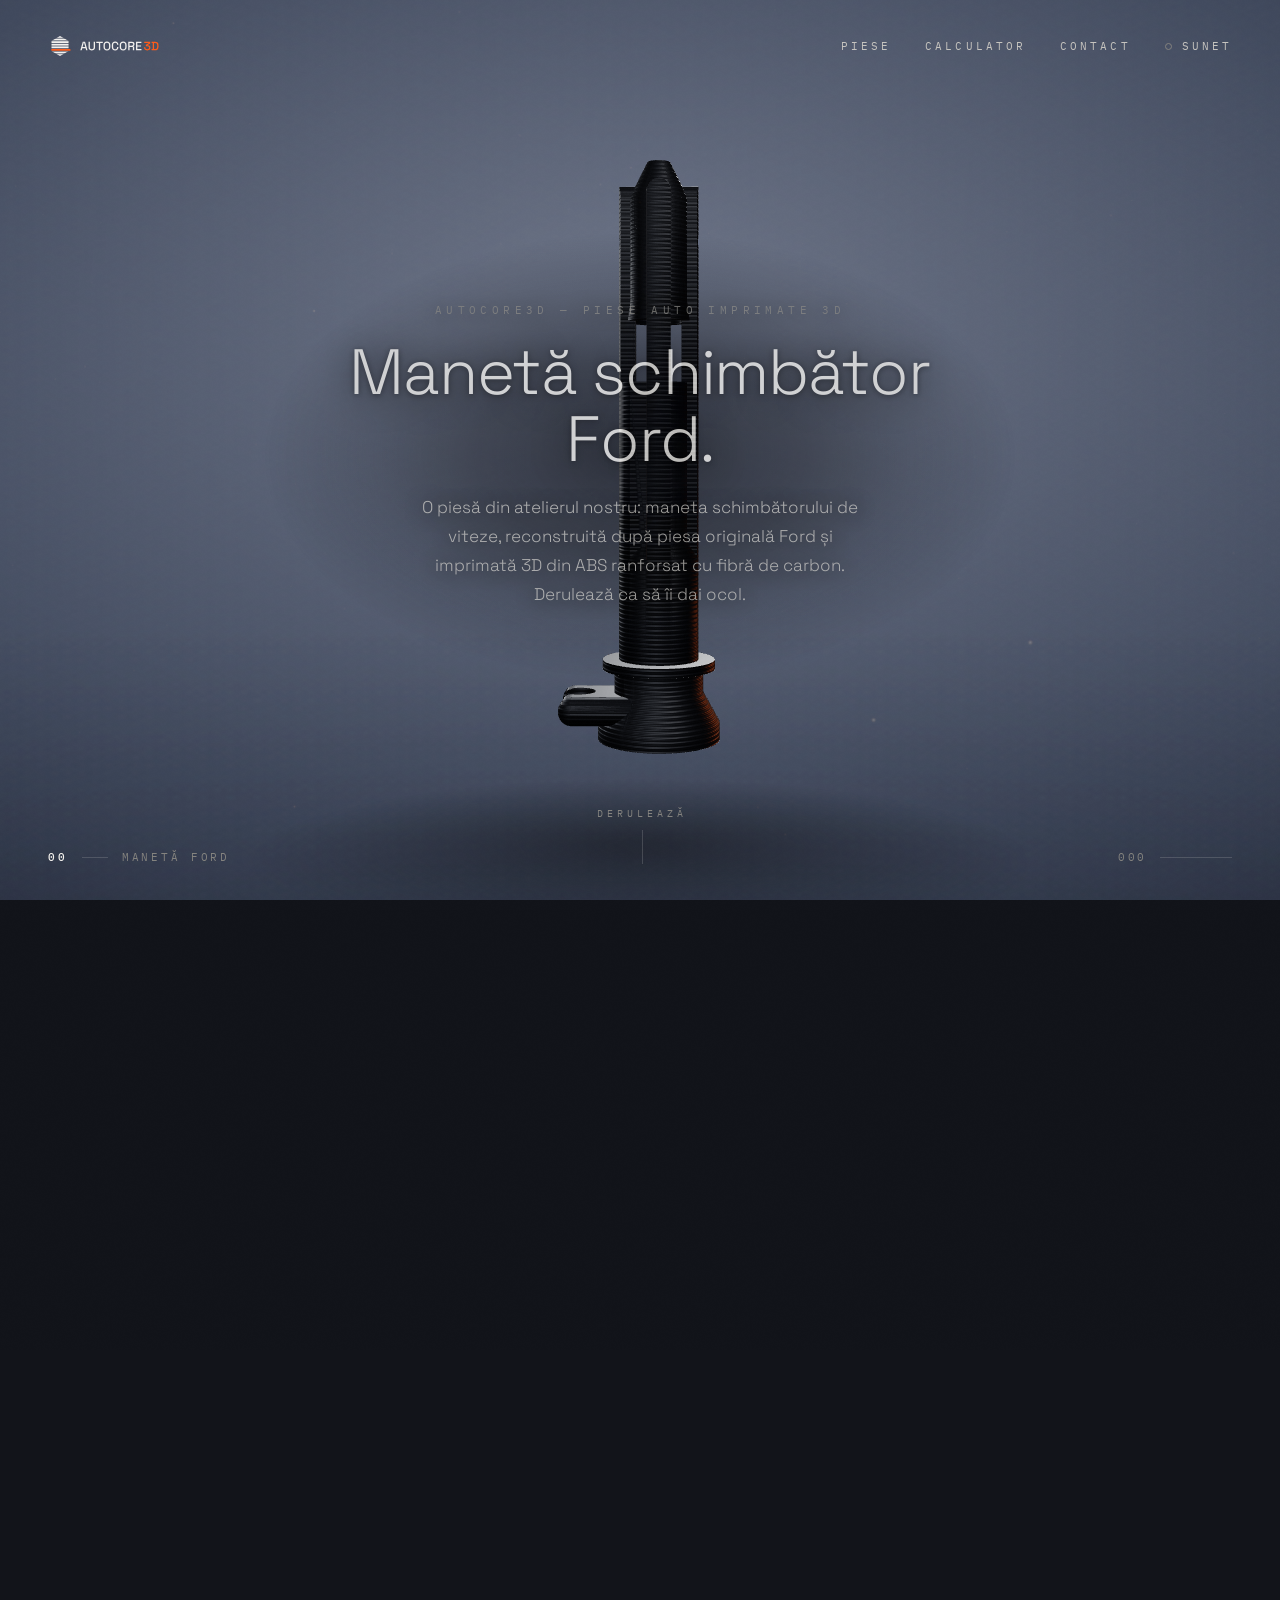
==== commit 9202f4cb: "Prima pagină: maneta schimbătorului Ford devine singura piesă-erou - turul revine la o singură piesă" ====
--- a/index.html
+++ b/index.html
@@ -3,10 +3,10 @@
 <head>
 <meta charset="utf-8">
 <meta name="viewport" content="width=device-width, initial-scale=1">
-<title>AUTOCORE3D — Piese auto imprimate 3D · Grile VW T5 & Schimbător Ford</title>
-<meta name="description" content="AUTOCORE3D reproduce piese auto care nu se mai găsesc și le imprimă 3D. În tur: grile de ventilație VW Transporter T5 din ASA negru și maneta schimbătorului Ford din ABS Carbon Fiber, remodelate după piesele originale.">
+<title>AUTOCORE3D — Piese auto imprimate 3D · Manetă schimbător Ford în ABS Carbon Fiber</title>
+<meta name="description" content="AUTOCORE3D reproduce piese auto care nu se mai găsesc și le imprimă 3D. Exemplu: maneta schimbătorului de viteze Ford, reconstruită după piesa originală și imprimată din ABS ranforsat cu fibră de carbon.">
 <meta property="og:title" content="AUTOCORE3D — Piese auto imprimate 3D">
-<meta property="og:description" content="Două piese din atelier: grilele de ventilație VW T5 (ASA negru) și maneta schimbătorului Ford (ABS Carbon Fiber), remodelate după piesele originale și imprimate 3D. Orice piesă, la comandă.">
+<meta property="og:description" content="Maneta schimbătorului Ford, reconstruită după piesa originală și imprimată 3D din ABS Carbon Fiber — rigidă, stabilă termic, finisaj mat tehnic. Orice piesă, la comandă.">
 <link rel="icon" type="image/svg+xml" href="assets/brand/autocore3d-mark-badge.svg">
 <link rel="preconnect" href="https://fonts.googleapis.com">
 <link rel="preconnect" href="https://fonts.gstatic.com" crossorigin>
@@ -24,7 +24,7 @@
   ::selection{background:var(--ink);color:var(--bg)}
   a{color:inherit}
 
-  #space{height:1500vh}
+  #space{height:900vh}
 
   #gl{position:fixed;inset:0;width:100%;height:100%;display:block;z-index:1}
 
@@ -162,7 +162,7 @@
     <div class="ld-mark">AUTOCORE3D</div>
     <div class="ld-num" id="ldNum">0</div>
     <div class="ld-bar"><i id="ldBar"></i></div>
-    <div class="ld-sub">Se încarcă piesele</div>
+    <div class="ld-sub">Se încarcă piesa</div>
   </div>
 </div>
 
@@ -176,94 +176,32 @@
   </nav>
 </header>
 
-<div id="hud-ch"><b id="chNum">00</b><span class="sep"></span><span class="name" id="chName">Piesa</span></div>
+<div id="hud-ch"><b id="chNum">00</b><span class="sep"></span><span class="name" id="chName">Manetă Ford</span></div>
 <div id="hud-pr"><span id="prNum">000</span><div class="track"><i id="prBar"></i></div></div>
 <div id="hint"><span>Derulează</span><div class="line"></div></div>
 
-<!-- ============ OVERLAYS · ACTUL I — GRILELE T5 ============ -->
-<section class="ov center" data-a="-0.02" data-b="0.0425">
+<!-- ============ OVERLAYS — MANETA SCHIMBĂTORULUI FORD ============ -->
+<section class="ov center" data-a="-0.02" data-b="0.085">
   <div class="in wide">
     <div class="kick">AUTOCORE3D — Piese auto imprimate 3D</div>
-    <h1 class="sm">Grile de ventilație<br>VW Transporter&nbsp;T5.</h1>
-    <p>Prima din cele două piese ale turului: grilele T5, remodelate după piesa originală și imprimate 3D din ASA negru. Derulează ca să le dai ocol — la final te așteaptă schimbătorul Ford, din ABS-carbon.</p>
+    <h1 class="sm">Manetă schimbător<br>Ford.</h1>
+    <p>O piesă din atelierul nostru: maneta schimbătorului de viteze, reconstruită după piesa originală Ford și imprimată 3D din ABS ranforsat cu fibră de carbon. Derulează ca să îi dai ocol.</p>
   </div>
 </section>
 
-<section class="ov side" data-a="0.065" data-b="0.15">
+<section class="ov side" data-a="0.13" data-b="0.30">
   <div class="num-ghost">01</div>
   <div class="in">
     <div class="kick"><i></i>01 — Geometrie</div>
-    <h2>Fidelă la milimetru.</h2>
-    <p>Orice piesă începe cu geometria: modelăm digital piesa originală — fiecare fantă, muchie și rază de racord — până când copia nu se mai deosebește de ea.</p>
+    <h2>Reconstruită<br>de la zero.</h2>
+    <p>Orice piesă începe cu geometria: corpul manetei, gulerul de fixare, umărul de prindere și clemele de la vârf — toate ridicate digital după piesa originală, cotă cu cotă, până la ultimul clips.</p>
   </div>
 </section>
 
-<section class="ov side" data-a="0.1675" data-b="0.23">
+<section class="ov side" data-a="0.335" data-b="0.46">
   <div class="num-ghost">02</div>
   <div class="in">
     <div class="kick"><i></i>02 — Material</div>
-    <h2>ASA negru,<br>stabil în soare.</h2>
-    <p>Grilele sunt imprimate din ASA negru — un material făcut pentru exterior și habitaclu: rezistă la UV și la căldură prin compoziție, nu printr-un strat de vopsea. Finisaj negru mat, uniform, direct din imprimantă.</p>
-    <div class="mats"><span>ASA negru</span><span>Stabil UV</span><span>Finisaj mat</span></div>
-    <div class="note"><i></i>Așa arată ASA-ul brut — negru mat, doar straturile fine de imprimare</div>
-  </div>
-</section>
-
-<section class="ov side" data-a="0.25" data-b="0.3275">
-  <div class="num-ghost">03</div>
-  <div class="in">
-    <div class="kick"><i></i>03 — Fabricație</div>
-    <h2>Crescută<br>strat cu strat.</h2>
-    <p>Imprimăm 3D cu straturi fine, cu traseele de material aliniate pe direcția lamelelor — rezistență acolo unde contează. Fiecare piesă e fabricată la comandă — privește cum prinde formă.</p>
-  </div>
-</section>
-
-<section class="ov side" data-a="0.345" data-b="0.40">
-  <div class="num-ghost">04</div>
-  <div class="in">
-    <div class="kick"><i></i>04 — Detalii</div>
-    <h2>Montaj direct,<br>fără ajustări.</h2>
-    <p>Conturul și clemele de prindere urmează piesa originală: grilele se clipsează direct în locașul lor, fără găurit și fără lipit. Ăsta e standardul nostru, indiferent de piesă.</p>
-  </div>
-</section>
-
-<section class="ov side" data-a="0.4175" data-b="0.46">
-  <div class="num-ghost">05</div>
-  <div class="in">
-    <div class="kick"><i></i>05 — Fișa piesei</div>
-    <h2>Pe scurt.</h2>
-    <dl class="specs">
-      <div><dt>Piesă</dt><dd>Grile de ventilație</dd></div>
-      <div><dt>Compatibilitate</dt><dd>VW Transporter T5</dd></div>
-      <div><dt>Material</dt><dd>ASA negru · finisaj mat</dd></div>
-      <div><dt>Dimensiuni</dt><dd>Ø 116 × 23 mm</dd></div>
-      <div><dt>Fabricație</dt><dd>Imprimare 3D, la comandă</dd></div>
-    </dl>
-  </div>
-</section>
-
-<!-- ============ OVERLAYS · ACTUL II — SCHIMBĂTORUL FORD ============ -->
-<section class="ov center" data-a="0.545" data-b="0.635">
-  <div class="in wide">
-    <div class="kick">06 — Piesa 02 · ABS Carbon Fiber</div>
-    <h1 class="sm">Manetă schimbător<br>Ford.</h1>
-    <p>A doua piesă a turului: maneta schimbătorului de viteze, reconstruită după piesa originală Ford și imprimată din ABS ranforsat cu fibră de carbon. Privește-o cum crește, strat cu strat.</p>
-  </div>
-</section>
-
-<section class="ov side" data-a="0.655" data-b="0.72">
-  <div class="num-ghost">07</div>
-  <div class="in">
-    <div class="kick"><i></i>07 — Geometrie</div>
-    <h2>Reconstruită<br>de la zero.</h2>
-    <p>Corpul manetei, gulerul de fixare, umărul de prindere și clemele de la vârf — toate ridicate digital după piesa originală, cotă cu cotă, până la ultimul clips.</p>
-  </div>
-</section>
-
-<section class="ov side" data-a="0.735" data-b="0.80">
-  <div class="num-ghost">08</div>
-  <div class="in">
-    <div class="kick"><i></i>08 — Material</div>
     <h2>ABS cu fibră<br>de carbon.</h2>
     <p>Pentru o piesă împinsă și răsucită la fiecare schimbare de viteză, ABS-ul simplu nu ajunge. Fibrele de carbon tocate o fac mai rigidă și stabilă dimensional la căldură — cu un finisaj mat, tehnic, direct din imprimantă.</p>
     <div class="mats"><span>ABS-CF</span><span>Fibră de carbon</span><span>Rigid · stabil termic</span></div>
@@ -271,19 +209,28 @@
   </div>
 </section>
 
-<section class="ov side" data-a="0.815" data-b="0.875">
-  <div class="num-ghost">09</div>
+<section class="ov side" data-a="0.50" data-b="0.655">
+  <div class="num-ghost">03</div>
   <div class="in">
-    <div class="kick"><i></i>09 — Detalii</div>
+    <div class="kick"><i></i>03 — Fabricație</div>
+    <h2>Crescută<br>strat cu strat.</h2>
+    <p>Imprimăm 3D cu straturi fine, cu traseele de material aliniate pe direcția solicitării — rezistență acolo unde maneta lucrează. Fiecare piesă e fabricată la comandă — privește cum prinde formă.</p>
+  </div>
+</section>
+
+<section class="ov side" data-a="0.69" data-b="0.80">
+  <div class="num-ghost">04</div>
+  <div class="in">
+    <div class="kick"><i></i>04 — Detalii</div>
     <h2>Montaj direct,<br>ca originalul.</h2>
     <p>Nuca se clipsează pe vârful manetei exact ca pe piesa Ford: cleme elastice, guler de sprijin, umăr de ghidaj. Fără adaptoare, fără joc — piesa intră la locul ei.</p>
   </div>
 </section>
 
-<section class="ov side" data-a="0.885" data-b="0.945">
-  <div class="num-ghost">10</div>
+<section class="ov side" data-a="0.835" data-b="0.92">
+  <div class="num-ghost">05</div>
   <div class="in">
-    <div class="kick"><i></i>10 — Fișa piesei</div>
+    <div class="kick"><i></i>05 — Fișa piesei</div>
     <h2>Pe scurt.</h2>
     <dl class="specs">
       <div><dt>Piesă</dt><dd>Manetă schimbător viteze</dd></div>
@@ -295,11 +242,11 @@
   </div>
 </section>
 
-<section class="ov center" data-a="0.955" data-b="1.2">
+<section class="ov center" data-a="0.95" data-b="1.2">
   <div class="in wide">
-    <div class="kick">11 — Contact</div>
+    <div class="kick">06 — Contact</div>
     <h1>Ai o piesă?<br>Hai să vorbim.</h1>
-    <p>Grilele T5 și schimbătorul Ford sunt doar două dintre piesele pe care le putem reface. Trimite-ne piesa, o poză sau modelul 3D — AUTOCORE3D e punctul tău de contact pentru piese auto imprimate 3D.</p>
+    <p>Maneta Ford e doar una dintre piesele pe care le putem reface. Trimite-ne piesa, o poză sau modelul 3D — AUTOCORE3D e punctul tău de contact pentru piese auto imprimate 3D.</p>
     <div class="cta-row">
       <button class="cta" id="ctaContact" type="button">Contact
         <svg viewBox="0 0 24 24" fill="none" stroke="currentColor" stroke-width="1.5"><path d="M5 12h14M13 6l6 6-6 6"/></svg>
@@ -438,25 +385,6 @@
   }
   for(let i=0;i<90;i++){x.fillStyle='rgba(255,255,255,'+(.3+Math.random()*.4).toFixed(2)+')';x.fillRect(Math.random()*256,Math.random()*64,1.6,1);}
   const t=new THREE.CanvasTexture(c);t.wrapS=t.wrapT=THREE.RepeatWrapping;t.repeat.set(3,1);return t;}
-/* macro ABS negru simplu: doar straturi de printare, mat, FARA fibre/sclipici */
-function absMacroTex(){const c=document.createElement('canvas');c.width=c.height=512;const x=c.getContext('2d');
-  x.fillStyle='#141416';x.fillRect(0,0,512,512);
-  for(let y=0;y<512;y+=34){
-    const g=x.createLinearGradient(0,y,0,y+34);
-    g.addColorStop(0,'rgba(255,255,255,.04)');g.addColorStop(.35,'rgba(255,255,255,0)');
-    g.addColorStop(.9,'rgba(0,0,0,.2)');g.addColorStop(1,'rgba(0,0,0,.32)');
-    x.fillStyle=g;x.fillRect(0,y,512,34);
-  }
-  /* granulatie mata fina, monocroma, fara sclipici de fibra */
-  for(let i=0;i<2200;i++){const v=Math.random()<.5?255:0;x.fillStyle='rgba('+v+','+v+','+v+','+(.015+Math.random()*.04).toFixed(3)+')';x.fillRect(Math.random()*512,Math.random()*512,1,1);}
-  return new THREE.CanvasTexture(c);}
-/* fir de filament ABS negru: dungi longitudinale discrete, FARA sclipici */
-function absFilTex(){const c=document.createElement('canvas');c.width=256;c.height=64;const x=c.getContext('2d');
-  x.fillStyle='#101012';x.fillRect(0,0,256,64);
-  for(let i=0;i<130;i++){const py=Math.random()*64,px=Math.random()*256,l=8+Math.random()*30;
-    x.strokeStyle='rgba(120,124,130,'+(.03+Math.random()*.06).toFixed(3)+')';x.lineWidth=1;
-    x.beginPath();x.moveTo(px,py);x.lineTo(px+l,py+(Math.random()-.5)*1.4);x.stroke();}
-  const t=new THREE.CanvasTexture(c);t.wrapS=t.wrapT=THREE.RepeatWrapping;t.repeat.set(3,1);return t;}
 function labelTex(t,fs){const c=document.createElement('canvas');c.width=256;c.height=64;const x=c.getContext('2d');x.font='500 '+(fs||30)+'px "IBM Plex Mono", monospace';x.textAlign='center';x.textBaseline='middle';x.shadowColor='rgba(0,0,0,.95)';x.shadowBlur=8;x.fillStyle='rgba(0,0,0,.9)';for(let i=0;i<3;i++)x.fillText(t,128,34);x.shadowBlur=0;x.fillStyle='#eef2f6';x.fillText(t,128,34);const tx=new THREE.CanvasTexture(c);tx.anisotropy=8;return tx;}
 const GTEX=glowTex(),STEX=shadowTex(),CTEX=carbonTex(),LTEX=layerTex();
 CTEX.repeat.set(5,3);LTEX.repeat.set(6,26);
@@ -496,30 +424,19 @@
 const dust=new THREE.Points(dg,new THREE.PointsMaterial({size:.045,map:GTEX,color:0x9a968e,transparent:true,opacity:.28,blending:THREE.AdditiveBlending,depthWrite:false}));
 scene.add(dust);
 
-/* ============ INCARCAREA PIESELOR (STL binar) ============ */
-/* Actul I: grilele T5 (ASA negru) · Actul II: maneta schimbatorului Ford (ABS-CF) */
+/* ============ INCARCAREA PIESEI (STL binar) ============ */
+/* maneta schimbatorului Ford — ABS ranforsat cu fibra de carbon */
 const PY=3.6;                             /* centrul piesei */
 const PART=new THREE.Group();PART.position.set(0,PY,0);scene.add(PART);
-const PART2=new THREE.Group();PART2.position.set(0,PY,0);PART2.visible=false;scene.add(PART2);
 const clip=new THREE.Plane(new THREE.Vector3(0,-1,0),100);
-const clip2=new THREE.Plane(new THREE.Vector3(0,-1,0),100);
-
-let partReady=false,part2Ready=false;
-const fetchPcts={a:0,b:0};                /* progres pe fiecare model, ponderat cu marimea */
-const MODEL_BYTES={a:589084,b:1036384};
-let fetchPct=0;
-function updFetch(){
-  const tot=MODEL_BYTES.a+MODEL_BYTES.b;
-  fetchPct=(fetchPcts.a*MODEL_BYTES.a+fetchPcts.b*MODEL_BYTES.b)/tot;
-}
+
+let partReady=false,fetchPct=0;
+const MODEL_BYTES=1036384;
 let carbonMesh=null,wire=null,scanPlane=null,scanLight=null,buildSlab=null,dimGroup=null;
-let carbonMesh2=null,wire2=null,scanPlane2=null,scanLight2=null,buildSlab2=null,dimGroup2=null;
 let buildGlow=null;
-const dimMats=[],dimMats2=[];
-let BB={w:5.2,h:5,d:1.5,minY:1.1,maxY:6.1};
-let BB2={w:1.4,h:5.2,d:1.1,minY:1.0,maxY:6.2};
-let PART_MM={w:116,h:116,d:23};
-let PART2_MM={w:34,h:123,d:26};
+const dimMats=[];
+let BB={w:1.5,h:5.4,d:1.2,minY:.9,maxY:6.3};
+let PART_MM={w:34,h:123,d:26};
 
 function parseSTL(buf){
   const dv=new DataView(buf);
@@ -626,22 +543,21 @@
   return grp;
 }
 
-/* ---- mostre de material extrase din piesa (cap. 02 — ASA · cap. 08 — ABS-CF) ---- */
+/* ---- mostra de material extrasa din piesa (capitolul 02 — ABS-CF) ---- */
 let sample=null,chip=null,fil=null,reticle=null,connLine=null,connGeo=null,sampleLight=null;
-let sample2=null,chip2=null,fil2=null,sampleLight2=null;
-const sampleMats=[],sampleMats2=[];
+const sampleMats=[];
 function makeSample(){
   sample=new THREE.Group();sample.visible=false;scene.add(sample);
-  /* ASA negru brut: mat, fara luciu — mostra materialului din care e imprimata piesa */
+  /* ABS-CF: matrice grafit + fibre de carbon tocate, sclipitoare */
   const cm=new THREE.MeshStandardMaterial({
-    color:0x161618,map:absMacroTex(),bumpMap:LTEX.clone(),bumpScale:.05,
-    metalness:.04,roughness:.72,envMap:ENV,envMapIntensity:.45,transparent:true,opacity:0
+    color:0x17181c,map:macroTex(),bumpMap:LTEX.clone(),bumpScale:.05,
+    metalness:.1,roughness:.58,envMap:ENV,envMapIntensity:.6,transparent:true,opacity:0
   });
   cm.bumpMap.repeat.set(2,7);cm.bumpMap.needsUpdate=true;
   chip=new THREE.Mesh(new THREE.BoxGeometry(1.15,.82,.26),cm);
   sample.add(chip);sampleMats.push(cm);
-  /* fir de filament ASA negru (1.75 mm), marit */
-  const fm=new THREE.MeshStandardMaterial({color:0x141416,map:absFilTex(),metalness:.04,roughness:.66,envMap:ENV,envMapIntensity:.4,transparent:true,opacity:0});
+  /* fir de filament ABS-CF (1.75 mm), marit */
+  const fm=new THREE.MeshStandardMaterial({color:0x15161a,map:filTex(),metalness:.08,roughness:.55,envMap:ENV,envMapIntensity:.55,transparent:true,opacity:0});
   const curve=new THREE.CatmullRomCurve3([
     new THREE.Vector3(-.72,-.03,0),new THREE.Vector3(-.25,.11,.1),
     new THREE.Vector3(.23,-.1,-.05),new THREE.Vector3(.72,.05,.02)
@@ -653,8 +569,8 @@
     const sp=new THREE.Sprite(m);sp.position.set(0,y,0);sp.scale.set(sx,sy,1);
     sample.add(sp);sampleMats.push(m);
   };
-  lab('ASA NEGRU · MACRO',24,.65,1.02,.22);
-  lab('FILAMENT ASA 1.75 MM',22,-1.12,.86,.2);
+  lab('ABS-CF · MACRO',24,.65,1.02,.22);
+  lab('FILAMENT ABS-CF 1.75 MM',22,-1.12,.86,.2);
   sampleLight=new THREE.PointLight(0xffffff,0,7);sampleLight.position.set(1.3,1.6,1.6);sample.add(sampleLight);
   /* reticul pe piesa + fir de legatura */
   reticle=new THREE.Mesh(new THREE.RingGeometry(.1,.15,32),
@@ -666,34 +582,6 @@
   connLine.visible=false;scene.add(connLine);
 }
 makeSample();
-
-/* mostra ABS-CF: matrice grafit + fibre de carbon tocate, sclipitoare (reticul partajat) */
-function makeSample2(){
-  sample2=new THREE.Group();sample2.visible=false;scene.add(sample2);
-  const cm=new THREE.MeshStandardMaterial({
-    color:0x17181c,map:macroTex(),bumpMap:LTEX.clone(),bumpScale:.05,
-    metalness:.1,roughness:.58,envMap:ENV,envMapIntensity:.6,transparent:true,opacity:0
-  });
-  cm.bumpMap.repeat.set(2,7);cm.bumpMap.needsUpdate=true;
-  chip2=new THREE.Mesh(new THREE.BoxGeometry(1.15,.82,.26),cm);
-  sample2.add(chip2);sampleMats2.push(cm);
-  const fm=new THREE.MeshStandardMaterial({color:0x15161a,map:filTex(),metalness:.08,roughness:.55,envMap:ENV,envMapIntensity:.55,transparent:true,opacity:0});
-  const curve=new THREE.CatmullRomCurve3([
-    new THREE.Vector3(-.72,-.03,0),new THREE.Vector3(-.25,.11,.1),
-    new THREE.Vector3(.23,-.1,-.05),new THREE.Vector3(.72,.05,.02)
-  ]);
-  fil2=new THREE.Mesh(new THREE.TubeGeometry(curve,40,.05,10),fm);
-  fil2.position.y=-.82;sample2.add(fil2);sampleMats2.push(fm);
-  const lab=(t,fs,y,sx,sy)=>{
-    const m=new THREE.SpriteMaterial({map:labelTex(t,fs),transparent:true,opacity:0,depthWrite:false});
-    const sp=new THREE.Sprite(m);sp.position.set(0,y,0);sp.scale.set(sx,sy,1);
-    sample2.add(sp);sampleMats2.push(m);
-  };
-  lab('ABS-CF · MACRO',24,.65,1.02,.22);
-  lab('FILAMENT ABS-CF 1.75 MM',22,-1.12,.86,.2);
-  sampleLight2=new THREE.PointLight(0xffffff,0,7);sampleLight2.position.set(1.3,1.6,1.6);sample2.add(sampleLight2);
-}
-makeSample2();
 
 function bbOf(geo){
   const box=new THREE.Box3().setFromBufferAttribute(geo.getAttribute('position'));
@@ -725,14 +613,16 @@
 function initPart(geo){
   BB=bbOf(geo);
   PART_MM=geo.userData.mm;
-  /* ASA negru mat: satin discret — piesa ramane neagra, cu highlight-uri moi, fara luciu de lac */
-  const asa=new THREE.MeshPhysicalMaterial({
-    color:0x0a0a0c,metalness:0,roughness:.46,
-    clearcoat:.22,clearcoatRoughness:.5,reflectivity:.42,
-    envMap:ENV,envMapIntensity:.55,
+  /* ABS-CF: grafit mat cu sclipici fin de fibra, straturi de imprimare abia sugerate */
+  const lay=LTEX.clone();lay.repeat.set(2,14);lay.needsUpdate=true;
+  const abscf=new THREE.MeshPhysicalMaterial({
+    color:0x16181d,metalness:.1,roughness:.52,
+    map:CTEX,bumpMap:lay,bumpScale:.014,
+    clearcoat:.12,clearcoatRoughness:.6,reflectivity:.4,
+    envMap:ENV,envMapIntensity:.7,
     side:THREE.DoubleSide,clippingPlanes:[clip]
   });
-  carbonMesh=new THREE.Mesh(geo,asa);
+  carbonMesh=new THREE.Mesh(geo,abscf);
   PART.add(carbonMesh);
   /* sarma tehnica peste piesa (faza de scanare) */
   wire=new THREE.LineSegments(new THREE.EdgesGeometry(geo,15),
@@ -740,64 +630,32 @@
   wire.scale.setScalar(1.002);
   PART.add(wire);
   const sc=makeScan(PART,BB);scanPlane=sc.plane;scanLight=sc.light;
-  buildSlab=makeSlab(BB,.44);
-  if(!buildGlow){buildGlow=new THREE.PointLight(0xff6a26,0,12);scene.add(buildGlow);}
+  buildSlab=makeSlab(BB,.16);
+  buildGlow=new THREE.PointLight(0xff6a26,0,12);scene.add(buildGlow);
   dimGroup=makeDims(PART,BB,PART_MM,dimMats);
   partReady=true;
 }
-/* Actul II: maneta schimbatorului Ford — ABS ranforsat cu fibra de carbon */
-function initPart2(geo){
-  BB2=bbOf(geo);
-  PART2_MM=geo.userData.mm;
-  const lay2=LTEX.clone();lay2.repeat.set(3,34);lay2.needsUpdate=true;
-  const abscf=new THREE.MeshPhysicalMaterial({
-    color:0x111216,metalness:.12,roughness:.5,
-    map:CTEX,bumpMap:lay2,bumpScale:.028,
-    clearcoat:.14,clearcoatRoughness:.6,reflectivity:.4,
-    envMap:ENV,envMapIntensity:.6,
-    side:THREE.DoubleSide,clippingPlanes:[clip2]
-  });
-  carbonMesh2=new THREE.Mesh(geo,abscf);
-  PART2.add(carbonMesh2);
-  wire2=new THREE.LineSegments(new THREE.EdgesGeometry(geo,15),
-    new THREE.LineBasicMaterial({color:0x7f93a8,transparent:true,opacity:0}));
-  wire2.scale.setScalar(1.002);
-  PART2.add(wire2);
-  const sc=makeScan(PART2,BB2);scanPlane2=sc.plane;scanLight2=sc.light;
-  buildSlab2=makeSlab(BB2,.16);
-  if(!buildGlow){buildGlow=new THREE.PointLight(0xff6a26,0,12);scene.add(buildGlow);}
-  dimGroup2=makeDims(PART2,BB2,PART2_MM,dimMats2);
-  part2Ready=true;
-}
-
-function loadSTL(url,key,fallbackBytes,done,fail){
-  fetch(url)
-    .then(r=>{
-      const total=+r.headers.get('Content-Length')||fallbackBytes;
-      const reader=r.body.getReader();
-      const chunks=[];let got=0;
-      return (function pump(){
-        return reader.read().then(({done:fin,value})=>{
-          if(fin){
-            const buf=new Uint8Array(got);let o=0;
-            for(const c of chunks){buf.set(c,o);o+=c.length;}
-            return buf.buffer;
-          }
-          chunks.push(value);got+=value.length;
-          fetchPcts[key]=Math.min(1,got/total);updFetch();
-          return pump();
-        });
-      })();
-    })
-    .then(done)
-    .catch(()=>{fetchPcts[key]=1;updFetch();fail();});
-}
-loadSTL('assets/models/grile-t5.stl','a',MODEL_BYTES.a,
-  buf=>{initPart(buildGeometry(parseSTL(buf),5.0));},
-  ()=>{partReady=true;});
-loadSTL('assets/models/schimbator-ford-v2.stl','b',MODEL_BYTES.b,
-  buf=>{initPart2(buildGeometry(parseSTL(buf),5.2));},
-  ()=>{part2Ready=true;});
+
+fetch('assets/models/schimbator-ford-v2.stl')
+  .then(r=>{
+    const total=+r.headers.get('Content-Length')||MODEL_BYTES;
+    const reader=r.body.getReader();
+    const chunks=[];let got=0;
+    return (function pump(){
+      return reader.read().then(({done,value})=>{
+        if(done){
+          const buf=new Uint8Array(got);let o=0;
+          for(const c of chunks){buf.set(c,o);o+=c.length;}
+          return buf.buffer;
+        }
+        chunks.push(value);got+=value.length;
+        fetchPct=Math.min(1,got/total);
+        return pump();
+      });
+    })();
+  })
+  .then(buf=>{initPart(buildGeometry(parseSTL(buf),5.2));})
+  .catch(()=>{fetchPct=1;partReady=true;});
 
 /* ============ piste scalare ============ */
 const sm2=t=>{t=Math.max(0,Math.min(1,t));return t*t*(3-2*t);};
@@ -807,33 +665,20 @@
     if(P<=T[i+1][0])return T[i][1]+(T[i+1][1]-T[i][1])*sm2((P-T[i][0])/(T[i+1][0]-T[i][0]));
   return T[T.length-1][1];
 }
-/* ---- camera: doua orbite complete — Actul I in jurul grilei (P 0–.50, 0–360°),
-        Actul II in jurul manetei (P .52–1, 360–720°) ---- */
-const T_TH=[[0,0],[.0425,9],[.08,16],[.1175,24],[.15,40],[.1875,96],[.23,150],[.26,172],[.31,235],[.35,292],[.395,326],[.425,338],[.465,352],[.50,360],
-            [.52,364],[.56,378],[.60,392],[.655,414],[.72,438],[.76,492],[.80,556],[.84,608],[.875,634],[.91,660],[.945,682],[1,720]];
-const T_R =[[0,11.2],[.0425,10.2],[.08,9.4],[.1175,9.8],[.15,8.8],[.1875,5.2],[.23,5.2],[.26,6.6],[.31,6.2],[.35,4.6],[.395,4.9],[.425,6.6],[.465,9.6],[.50,10.8],
-            [.56,9.2],[.60,8.4],[.655,7.6],[.72,7.2],[.76,5.4],[.80,5.2],[.84,4.3],[.875,4.5],[.91,6.6],[.945,7.4],[1,11.6]];
-const T_H =[[0,3.6],[.0425,3.8],[.08,3.6],[.1175,3.7],[.15,3.4],[.1875,4.2],[.23,3.4],[.26,1.4],[.31,6.3],[.35,2.8],[.395,4.7],[.425,3.8],[.465,4.1],[.50,3.9],
-            [.56,4.5],[.60,4.1],[.655,3.6],[.72,3.7],[.76,3.9],[.80,3.4],[.84,6.2],[.875,5.9],[.91,4.3],[.945,4.0],[1,3.7]];
-const T_LY=[[0,3.6],[.065,3.6],[.1175,3.6],[.15,3.6],[.1875,3.8],[.26,2.2],[.31,4.9],[.35,3.0],[.395,4.1],[.425,3.6],[.50,3.65],
-            [.56,3.4],[.60,3.5],[.655,3.6],[.72,3.6],[.76,3.5],[.80,3.3],[.84,5.4],[.875,5.2],[.91,3.8],[1,3.65]];
-/* ---- piste efecte · Actul I (grila) ---- */
-const T_WIRE1=[[.06,0],[.0825,1],[.145,1],[.1725,0],[.245,0],[.2625,.85],[.30,.55],[.3325,0]];
-const T_DIMS1=[[.08,0],[.10,1],[.15,1],[.1675,0]];
-const T_SCAN1=[[.075,-1.15],[.15,1.15]];
-const SCAN1_A=.075,SCAN1_B=.15;
-/* grila: construita la inceput, se de-construieste la finalul actului (schimbul de piese) */
-const T_CLIP1=[[0,1],[.2325,1],[.25,0],[.2675,0],[.3325,1],[.455,1],[.515,0]];
-const T_BGLO1=[[.245,0],[.2675,1],[.32,1],[.3375,0],[.457,0],[.472,1],[.502,1],[.522,0]];
-const T_XTR1 =[[.1675,0],[.189,1],[.22,1],[.239,0]];
-/* ---- piste efecte · Actul II (maneta schimbatorului) ---- */
-const T_CLIP2=[[0,0],[.55,0],[.665,1],[1,1]];
-const T_BGLO2=[[.545,0],[.565,1],[.645,1],[.678,0]];
-const T_WIRE2=[[.645,0],[.672,1],[.715,1],[.744,.6],[.775,0]];
-const T_DIMS2=[[.658,0],[.682,1],[.715,1],[.744,0]];
-const T_SCAN2=[[.652,-1.15],[.752,1.15]];
-const SCAN2_A=.652,SCAN2_B=.752;
-const T_XTR2 =[[.735,0],[.762,1],[.797,1],[.825,0]];
+/* ---- camera: orbita completa de 360° in jurul manetei verticale ---- */
+/* 0.14–0.31 e mentinut aproape frontal si stabil ca sa se vada cotele */
+const T_TH=[[0,0],[.085,9],[.16,16],[.235,24],[.30,40],[.375,96],[.46,150],[.52,172],[.62,235],[.70,292],[.79,326],[.85,338],[.93,352],[1,360]];
+const T_R =[[0,10.6],[.085,9.4],[.16,8.2],[.235,7.6],[.30,7.2],[.375,5.2],[.46,5.4],[.52,7.2],[.62,6.8],[.70,4.2],[.79,4.6],[.85,6.6],[.93,8.8],[1,10.8]];
+const T_H =[[0,3.6],[.085,3.8],[.16,3.6],[.235,3.7],[.30,3.5],[.375,4.2],[.46,3.5],[.52,1.6],[.62,6.2],[.70,6.1],[.79,5.4],[.85,3.9],[.93,4.0],[1,3.7]];
+const T_LY=[[0,3.6],[.13,3.6],[.235,3.6],[.30,3.6],[.375,3.8],[.52,2.4],[.62,4.9],[.70,5.3],[.79,4.5],[.85,3.6],[1,3.65]];
+/* ---- piste efecte ---- */
+const T_WIRE=[[.12,0],[.165,1],[.29,1],[.345,0],[.49,0],[.525,.85],[.60,.55],[.665,0]];
+const T_DIMS=[[.16,0],[.20,1],[.30,1],[.335,0]];
+const T_SCAN=[[.15,-1.15],[.30,1.15]];
+const SCAN_A=.15,SCAN_B=.30;
+const T_CLIP=[[0,1],[.465,1],[.50,0],[.535,0],[.665,1],[1,1]];
+const T_BGLO=[[.49,0],[.535,1],[.64,1],[.675,0]];
+const T_XTR =[[.335,0],[.378,1],[.44,1],[.478,0]];
 const T_FIN =[[.90,0],[.965,1]];
 
 /* ============ SUNET (WebAudio, generat) ============ */
@@ -924,8 +769,7 @@
 
 /* ============ SCROLL + OVERLAYS + HUD ============ */
 const ovs=[...document.querySelectorAll('.ov')].map(el=>({el,a:parseFloat(el.dataset.a),b:parseFloat(el.dataset.b)}));
-const CH=[[0,'00','Piesa 01 · Grile T5'],[.065,'01','Geometrie'],[.1675,'02','Material · ASA'],[.25,'03','Fabricație'],[.345,'04','Detalii'],[.4175,'05','Fișă piesă'],
-          [.468,'—','Schimbăm piesa'],[.545,'06','Piesa 02 · Schimbător Ford'],[.655,'07','Geometrie'],[.735,'08','Material · ABS-CF'],[.815,'09','Detalii'],[.885,'10','Fișă piesă'],[.955,'11','Contact']];
+const CH=[[0,'00','Manetă Ford'],[.13,'01','Geometrie'],[.335,'02','Material · ABS-CF'],[.50,'03','Fabricație'],[.69,'04','Detalii'],[.835,'05','Fișă piesă'],[.95,'06','Contact']];
 const chNum=document.getElementById('chNum'),chName=document.getElementById('chName'),
       prNum=document.getElementById('prNum'),prBar=document.getElementById('prBar'),
       hint=document.getElementById('hint');
@@ -970,14 +814,10 @@
   const t=now*.001;
   const vel=Math.abs(P-Pprev)/Math.max(dt,.001);Pprev=P;
 
-  /* piesa activa: doar respiratie discreta — turul il face camera */
-  const act2=P>=.52;
-  PART.visible=P<.545;
-  PART2.visible=part2Ready&&!!carbonMesh2&&P>.50;
-  const breathe=REDUCED?0:Math.sin(t*.7)*.035;
-  const breatheR=REDUCED?0:Math.sin(t*.3)*.02;
-  PART.rotation.y=breatheR;PART.position.y=PY+breathe;
-  PART2.rotation.y=breatheR;PART2.position.y=PY+breathe;
+  /* piesa: doar respiratie discreta — turul il face camera */
+  PART.rotation.y=REDUCED?0:Math.sin(t*.3)*.02;
+  PART.position.y=PY+(REDUCED?0:Math.sin(t*.7)*.035);
+  shadow.material.opacity=.7-(REDUCED?0:Math.sin(t*.7)*.08);
 
   if(!REDUCED){
     dust.rotation.y=Math.sin(t*.02)*.02;
@@ -986,60 +826,34 @@
     dg.attributes.position.needsUpdate=true;
   }
 
-  let boNow=0,bestCy=0,shadowCt=1;
+  let boNow=0;
   if(partReady&&carbonMesh){
-    /* Actul I · faza 01: sarma + scan + cote */
-    const w=trk(T_WIRE1,P);
+    /* faza 01: sarma + scan + cote */
+    const w=trk(T_WIRE,P);
     wire.material.opacity=w*.55;
-    const sy=trk(T_SCAN1,P)*(BB.h/2+.55);
-    const scanOn=(P>SCAN1_A&&P<SCAN1_B)?1:0;
+    const sy=trk(T_SCAN,P)*(BB.h/2+.55);
+    const scanOn=(P>SCAN_A&&P<SCAN_B)?1:0;
     scanPlane.position.y=sy;
     scanPlane.material.opacity=scanOn*w*.22;
     scanLight.position.set(0,sy,BB.d/2+.7);
     scanLight.intensity=scanOn*w*1.0;
-    const dOp=trk(T_DIMS1,P);
+    const dOp=trk(T_DIMS,P);
     dimMats.forEach(m=>{m.opacity=dOp*(m.isSpriteMaterial?.95:.5);});
-    /* faza 03: grila se construieste strat cu strat; la schimbul de piese se de-construieste */
-    const ct=trk(T_CLIP1,P);
+    /* faza 03: piesa se construieste strat cu strat */
+    const ct=trk(T_CLIP,P);
     const cy=BB.minY-.03+ct*(BB.maxY-BB.minY+.1);
     clip.constant=cy;
-    const bo=trk(T_BGLO1,P)*(ct>.005&&ct<.985?1:0);
+    const bo=trk(T_BGLO,P)*(ct>.005&&ct<.985?1:0);
+    boNow=bo;
     buildSlab.position.set(0,cy,0);
     buildSlab.userData.mat.opacity=bo*(.7+Math.sin(t*8)*.25);
-    if(bo>boNow){boNow=bo;bestCy=cy;}
-    if(!act2)shadowCt=ct;
-  }
-  if(part2Ready&&carbonMesh2){
-    /* Actul II · maneta: aceeasi dramaturgie — scan, cote, crestere strat cu strat */
-    const w2=trk(T_WIRE2,P);
-    wire2.material.opacity=w2*.55;
-    const sy2=trk(T_SCAN2,P)*(BB2.h/2+.55);
-    const scanOn2=(P>SCAN2_A&&P<SCAN2_B)?1:0;
-    scanPlane2.position.y=sy2;
-    scanPlane2.material.opacity=scanOn2*w2*.22;
-    scanLight2.position.set(0,sy2,BB2.d/2+.7);
-    scanLight2.intensity=scanOn2*w2*1.0;
-    const dOp2=trk(T_DIMS2,P);
-    dimMats2.forEach(m=>{m.opacity=dOp2*(m.isSpriteMaterial?.95:.5);});
-    const ct2=trk(T_CLIP2,P);
-    const cy2=BB2.minY-.03+ct2*(BB2.maxY-BB2.minY+.1);
-    clip2.constant=cy2;
-    const bo2=trk(T_BGLO2,P)*(ct2>.005&&ct2<.985?1:0);
-    buildSlab2.position.set(0,cy2,0);
-    buildSlab2.userData.mat.opacity=bo2*(.7+Math.sin(t*8)*.25);
-    if(bo2>boNow){boNow=bo2;bestCy=cy2;}
-    if(act2)shadowCt=ct2;
-  }
-  if(buildGlow){
     const thB=trk(T_TH,P)*Math.PI/180;
-    buildGlow.position.set(Math.sin(thB)*2.2,bestCy+.12,Math.cos(thB)*2.2);
-    buildGlow.intensity=boNow*1.7;
-  }
-  warm.intensity=.4+boNow*.5;
-  /* final: lumina de contur creste */
-  finBack.intensity=trk(T_FIN,P)*1.15;
-  /* umbra urmeaza piesa activa: dispare cand piesa e de-construita */
-  shadow.material.opacity=(.7-(REDUCED?0:Math.sin(t*.7)*.08))*Math.min(1,shadowCt*1.4);
+    buildGlow.position.set(Math.sin(thB)*2.2,cy+.12,Math.cos(thB)*2.2);
+    buildGlow.intensity=bo*1.7;
+    warm.intensity=.4+bo*.5;
+    /* final: lumina de contur creste */
+    finBack.intensity=trk(T_FIN,P)*1.15;
+  }
 
   /* camera: orbita cilindrica — 360° in jurul piesei */
   const th=trk(T_TH,P)*Math.PI/180;
@@ -1058,51 +872,39 @@
   bgPlane.position.set(-Math.sin(th)*40,4.2,-Math.cos(th)*40);
   bgPlane.lookAt(camera.position);
 
-  /* capitolele de material (02 — ASA · 08 — ABS-CF): mostra extrasa din piesa activa */
-  const xr1=sample?trk(T_XTR1,P):0;
-  const xr2=sample2?trk(T_XTR2,P):0;
-  function updSample(grp,chipRef,filRef,mats,light,xr){
-    if(!grp)return;
+  /* capitolul 02: mostra de material extrasa din piesa, adusa in fata camerei */
+  const xr=trk(T_XTR,P);
+  if(sample){
     const vis=xr>.002;
-    grp.visible=vis;
-    if(!vis)return;
-    sDir.copy(vLook).sub(camera.position).normalize();
-    sRight.crossVectors(sDir,UP).normalize();
-    const narrow=camera.aspect<1;
-    grp.position.copy(camera.position)
-      .addScaledVector(sDir,narrow?6.2:4.6)
-      .addScaledVector(sRight,narrow?.35:1.75);
-    grp.position.y+=(narrow?1.3:0)+(REDUCED?0:Math.sin(t*.8)*.05);
-    grp.quaternion.copy(camera.quaternion);
-    chipRef.rotation.y=Math.sin(t*.35)*.55;chipRef.rotation.x=Math.sin(t*.27)*.22;
-    filRef.rotation.y=t*.4;
-    grp.scale.setScalar((.4+.6*sm2(xr))*(narrow?.72:1));
-    mats.forEach(m=>{m.opacity=xr*(m.isSpriteMaterial?.95:1);});
-    light.intensity=xr*1.3;
-  }
-  updSample(sample,chip,fil,sampleMats,sampleLight,xr1);
-  updSample(sample2,chip2,fil2,sampleMats2,sampleLight2,xr2);
-  const xrC=Math.max(xr1,xr2);
-  if(reticle){
-    const vis=xrC>.002;
-    reticle.visible=vis;connLine.visible=vis;
+    sample.visible=vis;reticle.visible=vis;connLine.visible=vis;
     if(vis){
-      const actS=xr1>=xr2?sample:sample2;
-      const actBB=xr1>=xr2?BB:BB2;
-      /* punctul de pe piesa din care e "scoasa" mostra */
+      sDir.copy(vLook).sub(camera.position).normalize();
+      sRight.crossVectors(sDir,UP).normalize();
+      const narrow=camera.aspect<1;
+      sample.position.copy(camera.position)
+        .addScaledVector(sDir,narrow?6.2:4.6)
+        .addScaledVector(sRight,narrow?.35:1.75);
+      sample.position.y+=(narrow?1.3:0)+(REDUCED?0:Math.sin(t*.8)*.05);
+      sample.quaternion.copy(camera.quaternion);
+      chip.rotation.y=Math.sin(t*.35)*.55;chip.rotation.x=Math.sin(t*.27)*.22;
+      fil.rotation.y=t*.4;
+      sample.scale.setScalar((.4+.6*sm2(xr))*(narrow?.72:1));
+      sampleMats.forEach(m=>{m.opacity=xr*(m.isSpriteMaterial?.95:1);});
+      sampleLight.intensity=xr*1.3;
+      /* punctul de pe piesa din care e "scoasa" mostra — pe corpul manetei */
       const thA=Math.atan2(camera.position.x,camera.position.z);
-      sAnchor.set(Math.sin(thA)*actBB.w*.3,PY+.7,Math.cos(thA)*actBB.d*.5);
+      sAnchor.set(Math.sin(thA)*BB.w*.3,PY+.7,Math.cos(thA)*BB.d*.5);
       reticle.position.copy(sAnchor);reticle.lookAt(camera.position);
-      reticle.material.opacity=xrC*.85;
+      reticle.material.opacity=xr*.85;
       const cp=connGeo.attributes.position.array;
       cp[0]=sAnchor.x;cp[1]=sAnchor.y;cp[2]=sAnchor.z;
-      cp[3]=actS.position.x;cp[4]=actS.position.y;cp[5]=actS.position.z;
+      cp[3]=sample.position.x;cp[4]=sample.position.y;cp[5]=sample.position.z;
       connGeo.attributes.position.needsUpdate=true;
-      connLine.material.opacity=xrC*.4;
+      connLine.material.opacity=xr*.4;
     }
   }
-  if(xrC>.05&&xrPrev<=.05)playWhoosh();
-  xrPrev=xrC;
+  if(xr>.05&&xrPrev<=.05)playWhoosh();
+  xrPrev=xr;
 
   /* sunet legat de miscare */
   if(SND.on&&SND.ready){
@@ -1121,11 +923,10 @@
 renderer.render(scene,camera);
 const ld0=performance.now();
 (function tickLoad(){
-  const ready=partReady&&part2Ready;
   const tPct=Math.min(1,(performance.now()-ld0)/1400);
-  const shown=Math.floor(Math.min(tPct,Math.max(fetchPct,ready?1:0)*.4+tPct*.6)*100);
+  const shown=Math.floor(Math.min(tPct,Math.max(fetchPct,partReady?1:0)*.4+tPct*.6)*100);
   ldNum.textContent=shown;ldBar.style.width=shown+'%';
-  if(shown<100||!ready){requestAnimationFrame(tickLoad);}
+  if(shown<100||!partReady){requestAnimationFrame(tickLoad);}
   else{
     renderer.render(scene,camera);
     loader.classList.add('done');document.body.classList.remove('loading');
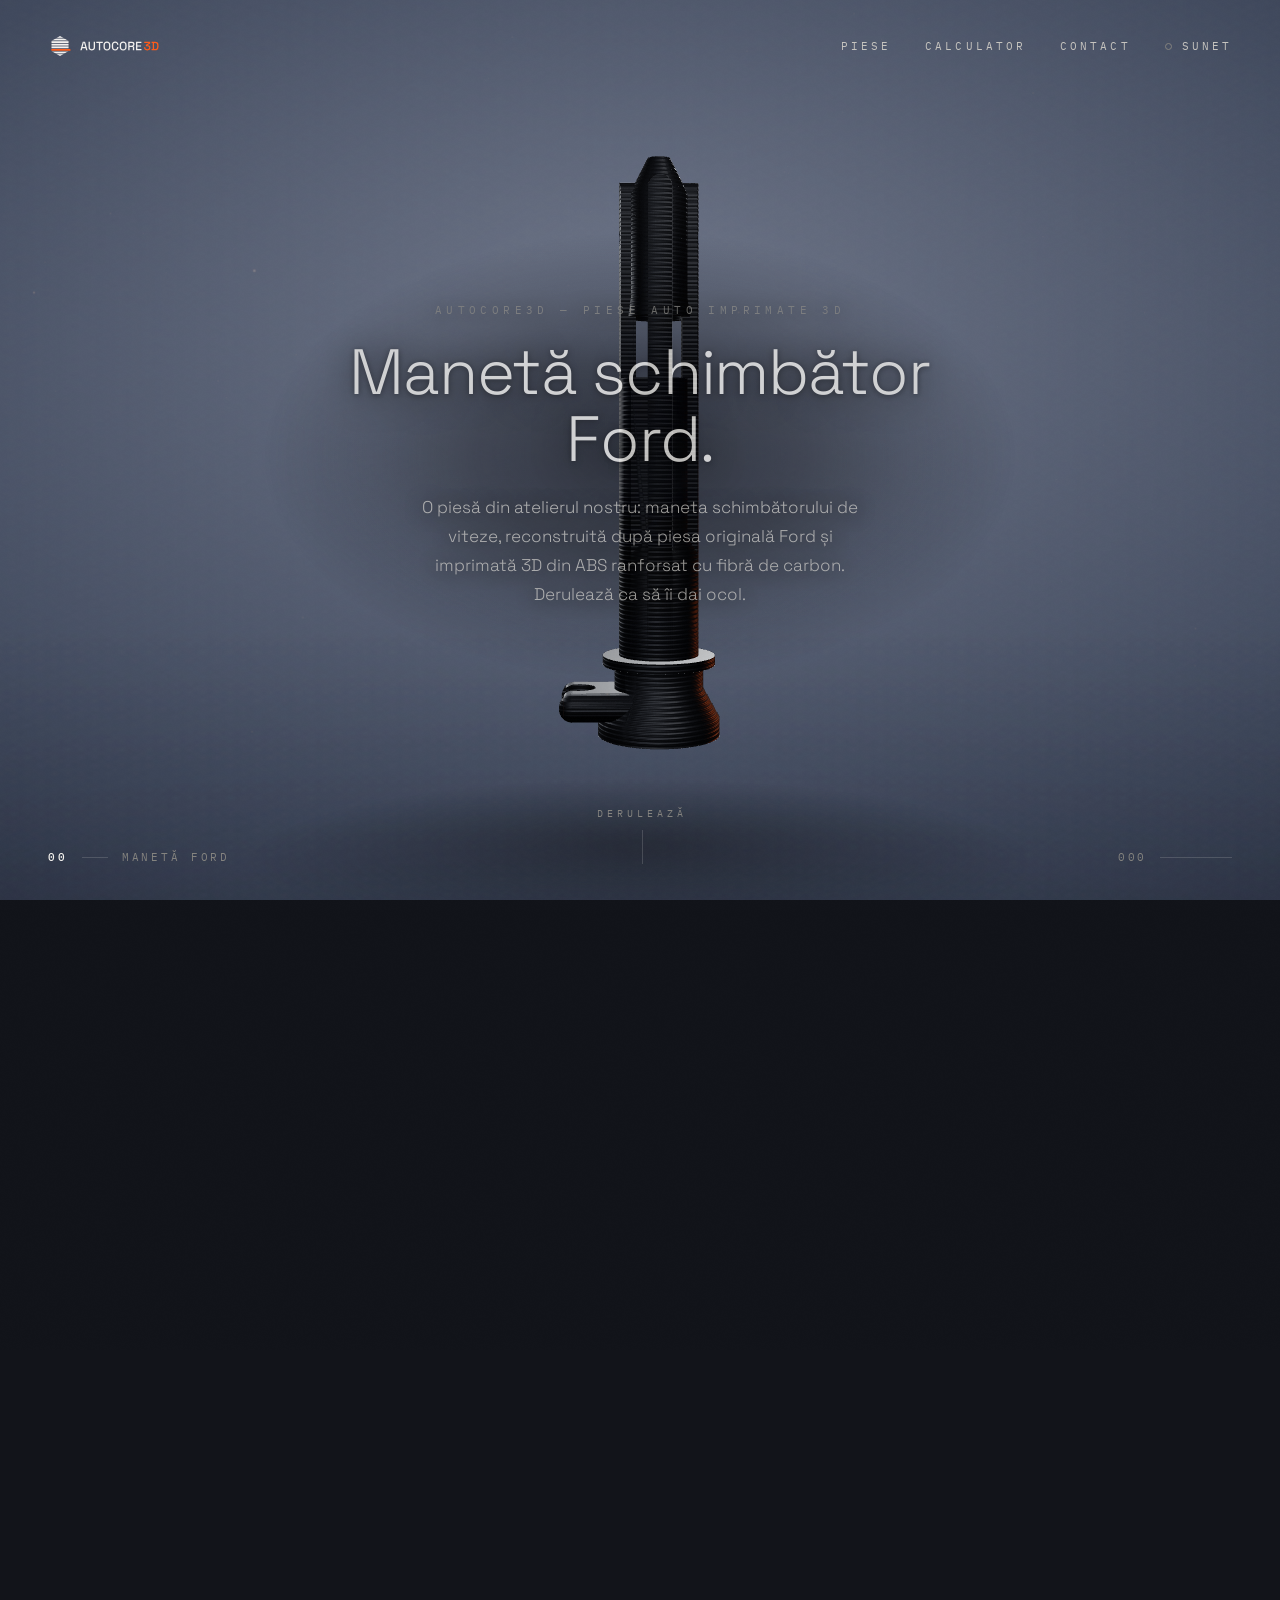
==== commit 1ad459b9: "Calculator: audit complet + toggle-uri refăcute; configuratorul vechi eliminat - audit automat Playw" ====
--- a/index.html
+++ b/index.html
@@ -251,7 +251,7 @@
       <button class="cta" id="ctaContact" type="button">Contact
         <svg viewBox="0 0 24 24" fill="none" stroke="currentColor" stroke-width="1.5"><path d="M5 12h14M13 6l6 6-6 6"/></svg>
       </button>
-      <a class="cta dim" href="catalog.html">Proiecte &amp; configurator</a>
+      <a class="cta dim" href="catalog.html">Catalogul de piese</a>
       <a class="cta dim" href="calculator.html">Calculator de preț</a>
     </div>
     <div class="foot-note">© 2026 AUTOCORE3D — autocore3d.com</div>
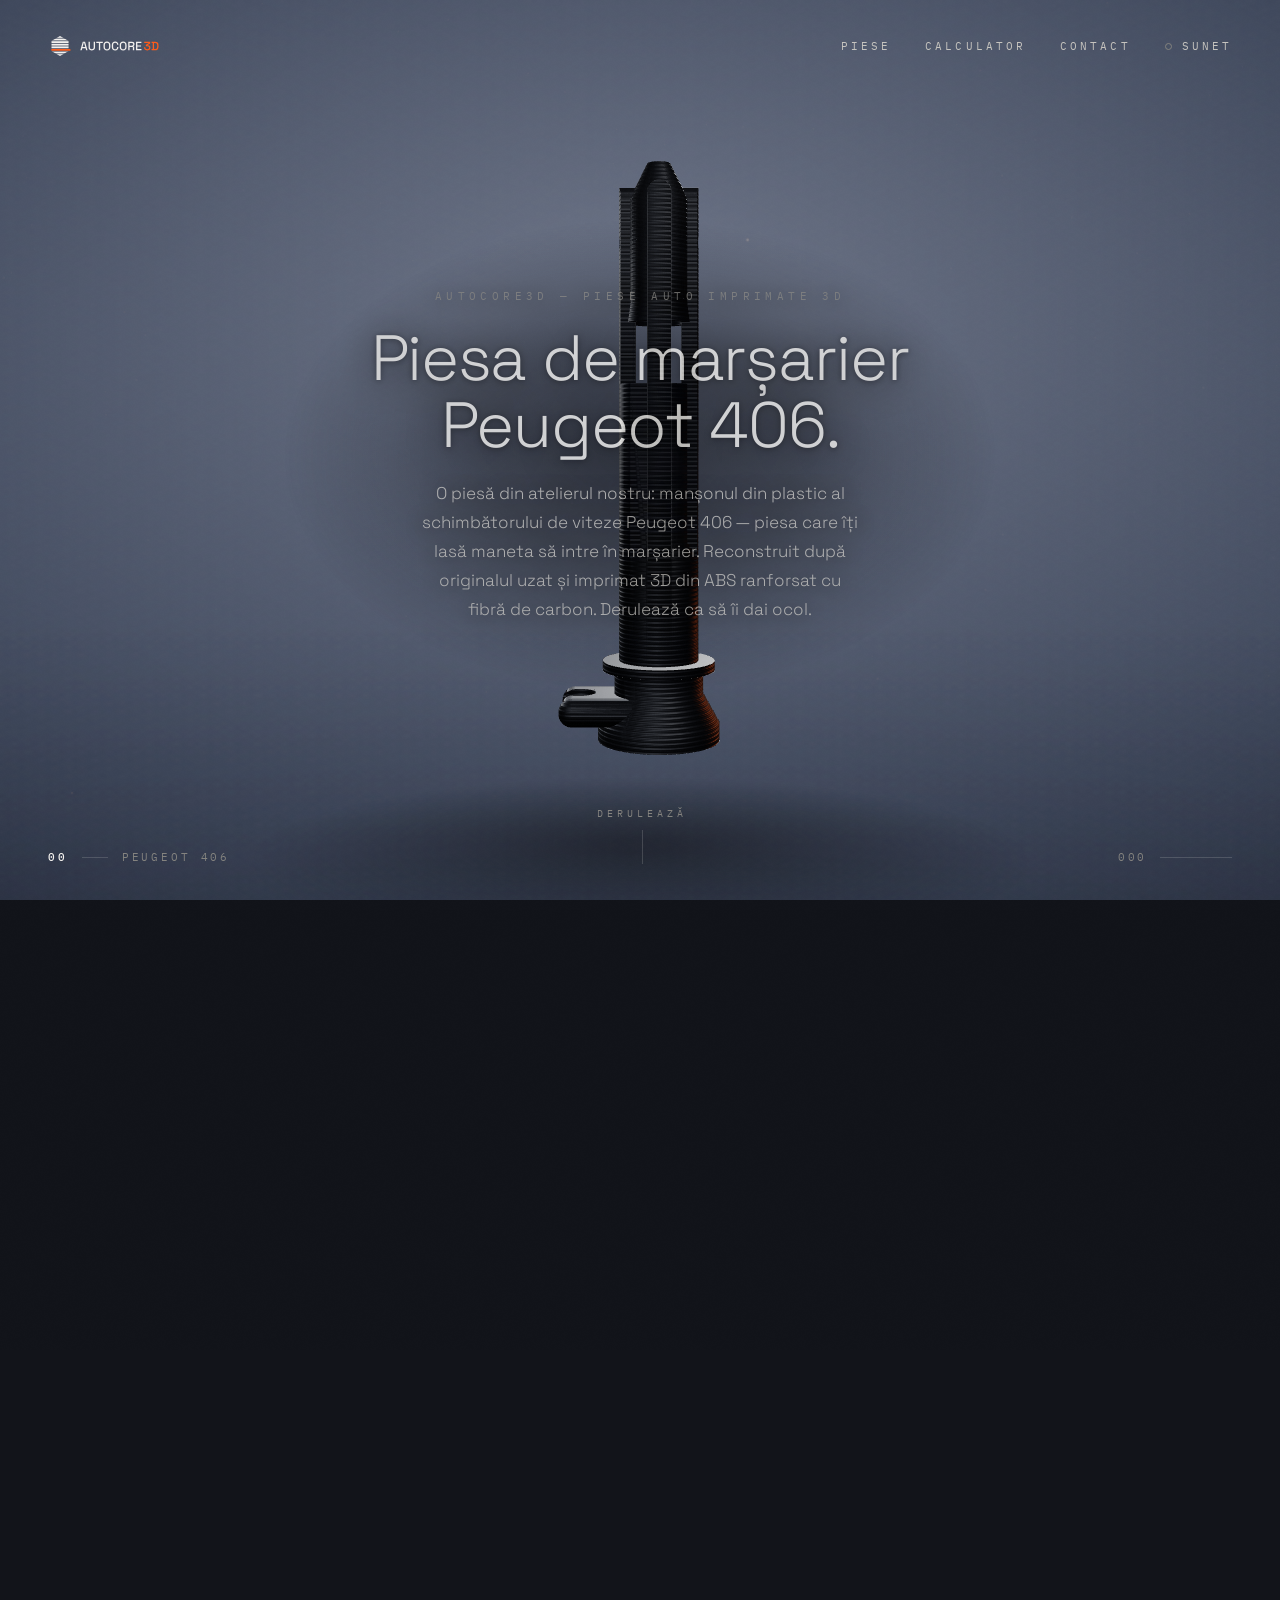
==== commit 69fcb7fd: "Piesa-erou corectată: manșon marșarier schimbător Peugeot 406 (nu Ford) - toate textele primei pagin" ====
--- a/index.html
+++ b/index.html
@@ -3,10 +3,10 @@
 <head>
 <meta charset="utf-8">
 <meta name="viewport" content="width=device-width, initial-scale=1">
-<title>AUTOCORE3D — Piese auto imprimate 3D · Manetă schimbător Ford în ABS Carbon Fiber</title>
-<meta name="description" content="AUTOCORE3D reproduce piese auto care nu se mai găsesc și le imprimă 3D. Exemplu: maneta schimbătorului de viteze Ford, reconstruită după piesa originală și imprimată din ABS ranforsat cu fibră de carbon.">
+<title>AUTOCORE3D — Piese auto imprimate 3D · Manșon marșarier schimbător Peugeot 406 în ABS Carbon Fiber</title>
+<meta name="description" content="AUTOCORE3D reproduce piese auto care nu se mai găsesc și le imprimă 3D. Exemplu: manșonul de marșarier al schimbătorului de viteze Peugeot 406 — piesa din plastic care permite cuplarea marșarierului — reconstruit după original și imprimat din ABS ranforsat cu fibră de carbon.">
 <meta property="og:title" content="AUTOCORE3D — Piese auto imprimate 3D">
-<meta property="og:description" content="Maneta schimbătorului Ford, reconstruită după piesa originală și imprimată 3D din ABS Carbon Fiber — rigidă, stabilă termic, finisaj mat tehnic. Orice piesă, la comandă.">
+<meta property="og:description" content="Manșonul de marșarier al schimbătorului Peugeot 406, reconstruit după piesa originală și imprimat 3D din ABS Carbon Fiber — rigid, stabil termic, finisaj mat tehnic. Orice piesă, la comandă.">
 <link rel="icon" type="image/svg+xml" href="assets/brand/autocore3d-mark-badge.svg">
 <link rel="preconnect" href="https://fonts.googleapis.com">
 <link rel="preconnect" href="https://fonts.gstatic.com" crossorigin>
@@ -176,16 +176,16 @@
   </nav>
 </header>
 
-<div id="hud-ch"><b id="chNum">00</b><span class="sep"></span><span class="name" id="chName">Manetă Ford</span></div>
+<div id="hud-ch"><b id="chNum">00</b><span class="sep"></span><span class="name" id="chName">Peugeot 406</span></div>
 <div id="hud-pr"><span id="prNum">000</span><div class="track"><i id="prBar"></i></div></div>
 <div id="hint"><span>Derulează</span><div class="line"></div></div>
 
-<!-- ============ OVERLAYS — MANETA SCHIMBĂTORULUI FORD ============ -->
+<!-- ============ OVERLAYS — MANȘONUL DE MARȘARIER · PEUGEOT 406 ============ -->
 <section class="ov center" data-a="-0.02" data-b="0.085">
   <div class="in wide">
     <div class="kick">AUTOCORE3D — Piese auto imprimate 3D</div>
-    <h1 class="sm">Manetă schimbător<br>Ford.</h1>
-    <p>O piesă din atelierul nostru: maneta schimbătorului de viteze, reconstruită după piesa originală Ford și imprimată 3D din ABS ranforsat cu fibră de carbon. Derulează ca să îi dai ocol.</p>
+    <h1 class="sm">Piesa de marșarier<br>Peugeot 406.</h1>
+    <p>O piesă din atelierul nostru: manșonul din plastic al schimbătorului de viteze Peugeot 406 — piesa care îți lasă maneta să intre în marșarier. Reconstruit după originalul uzat și imprimat 3D din ABS ranforsat cu fibră de carbon. Derulează ca să îi dai ocol.</p>
   </div>
 </section>
 
@@ -194,7 +194,7 @@
   <div class="in">
     <div class="kick"><i></i>01 — Geometrie</div>
     <h2>Reconstruită<br>de la zero.</h2>
-    <p>Orice piesă începe cu geometria: corpul manetei, gulerul de fixare, umărul de prindere și clemele de la vârf — toate ridicate digital după piesa originală, cotă cu cotă, până la ultimul clips.</p>
+    <p>Orice piesă începe cu geometria: corpul manșonului, gulerul de fixare, umărul de prindere și clemele de la vârf — toate ridicate digital după piesa originală, cotă cu cotă, până la ultimul clips.</p>
   </div>
 </section>
 
@@ -203,7 +203,7 @@
   <div class="in">
     <div class="kick"><i></i>02 — Material</div>
     <h2>ABS cu fibră<br>de carbon.</h2>
-    <p>Pentru o piesă împinsă și răsucită la fiecare schimbare de viteză, ABS-ul simplu nu ajunge. Fibrele de carbon tocate o fac mai rigidă și stabilă dimensional la căldură — cu un finisaj mat, tehnic, direct din imprimantă.</p>
+    <p>Piesa originală din plastic e exact cea care cedează: trasă la fiecare cuplare a marșarierului, se tocește și maneta rămâne fără marșarier. Fibrele de carbon tocate fac ABS-ul mai rigid și stabil dimensional la căldură — cu un finisaj mat, tehnic, direct din imprimantă.</p>
     <div class="mats"><span>ABS-CF</span><span>Fibră de carbon</span><span>Rigid · stabil termic</span></div>
     <div class="note"><i></i>Mostra mărită: straturi fine + fibre de carbon sclipitoare în matrice</div>
   </div>
@@ -223,7 +223,7 @@
   <div class="in">
     <div class="kick"><i></i>04 — Detalii</div>
     <h2>Montaj direct,<br>ca originalul.</h2>
-    <p>Nuca se clipsează pe vârful manetei exact ca pe piesa Ford: cleme elastice, guler de sprijin, umăr de ghidaj. Fără adaptoare, fără joc — piesa intră la locul ei.</p>
+    <p>Clemele elastice de la vârf, gulerul de sprijin și umărul de ghidaj urmează piesa originală Peugeot: manșonul intră direct în ansamblul schimbătorului, inelul culisează, marșarierul se cuplează ferm. Fără adaptoare, fără joc.</p>
   </div>
 </section>
 
@@ -233,8 +233,9 @@
     <div class="kick"><i></i>05 — Fișa piesei</div>
     <h2>Pe scurt.</h2>
     <dl class="specs">
-      <div><dt>Piesă</dt><dd>Manetă schimbător viteze</dd></div>
-      <div><dt>Compatibilitate</dt><dd>Ford — după piesa originală</dd></div>
+      <div><dt>Piesă</dt><dd>Manșon marșarier schimbător</dd></div>
+      <div><dt>Rol</dt><dd>Permite cuplarea marșarierului</dd></div>
+      <div><dt>Compatibilitate</dt><dd>Peugeot 406 — după piesa originală</dd></div>
       <div><dt>Material</dt><dd>ABS Carbon Fiber · finisaj mat</dd></div>
       <div><dt>Dimensiuni</dt><dd>34 × 123 × 26 mm</dd></div>
       <div><dt>Fabricație</dt><dd>Imprimare 3D, la comandă</dd></div>
@@ -246,7 +247,7 @@
   <div class="in wide">
     <div class="kick">06 — Contact</div>
     <h1>Ai o piesă?<br>Hai să vorbim.</h1>
-    <p>Maneta Ford e doar una dintre piesele pe care le putem reface. Trimite-ne piesa, o poză sau modelul 3D — AUTOCORE3D e punctul tău de contact pentru piese auto imprimate 3D.</p>
+    <p>Piesa de marșarier Peugeot 406 e doar una dintre piesele pe care le putem reface. Trimite-ne piesa, o poză sau modelul 3D — AUTOCORE3D e punctul tău de contact pentru piese auto imprimate 3D.</p>
     <div class="cta-row">
       <button class="cta" id="ctaContact" type="button">Contact
         <svg viewBox="0 0 24 24" fill="none" stroke="currentColor" stroke-width="1.5"><path d="M5 12h14M13 6l6 6-6 6"/></svg>
@@ -425,7 +426,7 @@
 scene.add(dust);
 
 /* ============ INCARCAREA PIESEI (STL binar) ============ */
-/* maneta schimbatorului Ford — ABS ranforsat cu fibra de carbon */
+/* mansonul de marsarier al schimbatorului Peugeot 406 — ABS ranforsat cu fibra de carbon */
 const PY=3.6;                             /* centrul piesei */
 const PART=new THREE.Group();PART.position.set(0,PY,0);scene.add(PART);
 const clip=new THREE.Plane(new THREE.Vector3(0,-1,0),100);
@@ -636,7 +637,7 @@
   partReady=true;
 }
 
-fetch('assets/models/schimbator-ford-v2.stl')
+fetch('assets/models/schimbator-peugeot-406.stl')
   .then(r=>{
     const total=+r.headers.get('Content-Length')||MODEL_BYTES;
     const reader=r.body.getReader();
@@ -769,7 +770,7 @@
 
 /* ============ SCROLL + OVERLAYS + HUD ============ */
 const ovs=[...document.querySelectorAll('.ov')].map(el=>({el,a:parseFloat(el.dataset.a),b:parseFloat(el.dataset.b)}));
-const CH=[[0,'00','Manetă Ford'],[.13,'01','Geometrie'],[.335,'02','Material · ABS-CF'],[.50,'03','Fabricație'],[.69,'04','Detalii'],[.835,'05','Fișă piesă'],[.95,'06','Contact']];
+const CH=[[0,'00','Peugeot 406'],[.13,'01','Geometrie'],[.335,'02','Material · ABS-CF'],[.50,'03','Fabricație'],[.69,'04','Detalii'],[.835,'05','Fișă piesă'],[.95,'06','Contact']];
 const chNum=document.getElementById('chNum'),chName=document.getElementById('chName'),
       prNum=document.getElementById('prNum'),prBar=document.getElementById('prBar'),
       hint=document.getElementById('hint');
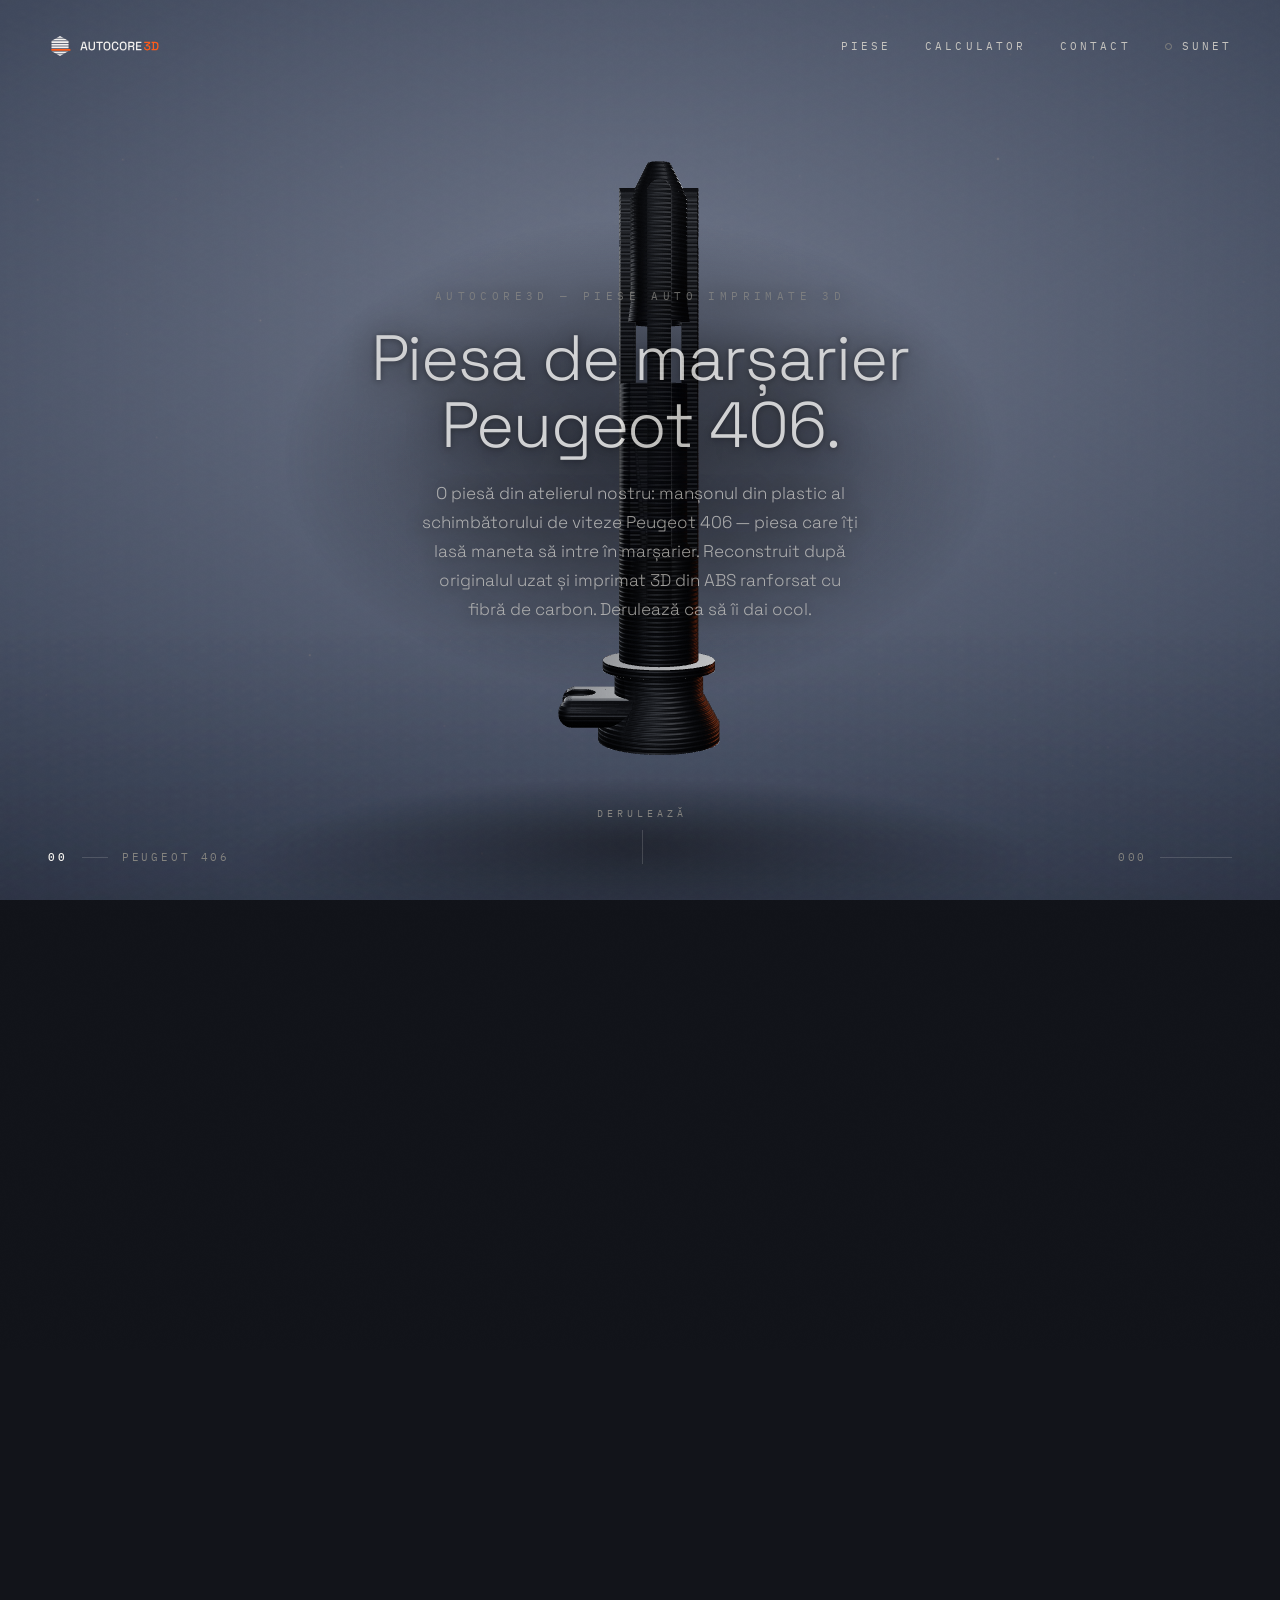
==== commit be532ec3: "Prima pagină prezintă automat ultimul proiect încărcat Cinematicul era construit în jurul unei singu" ====
--- a/index.html
+++ b/index.html
@@ -184,8 +184,8 @@
 <section class="ov center" data-a="-0.02" data-b="0.085">
   <div class="in wide">
     <div class="kick">AUTOCORE3D — Piese auto imprimate 3D</div>
-    <h1 class="sm">Piesa de marșarier<br>Peugeot 406.</h1>
-    <p>O piesă din atelierul nostru: manșonul din plastic al schimbătorului de viteze Peugeot 406 — piesa care îți lasă maneta să intre în marșarier. Reconstruit după originalul uzat și imprimat 3D din ABS ranforsat cu fibră de carbon. Derulează ca să îi dai ocol.</p>
+    <h1 class="sm" id="ov0Title">Piesa de marșarier<br>Peugeot 406.</h1>
+    <p id="ov0Text">O piesă din atelierul nostru: manșonul din plastic al schimbătorului de viteze Peugeot 406 — piesa care îți lasă maneta să intre în marșarier. Reconstruit după originalul uzat și imprimat 3D din ABS ranforsat cu fibră de carbon. Derulează ca să îi dai ocol.</p>
   </div>
 </section>
 
@@ -193,8 +193,8 @@
   <div class="num-ghost">01</div>
   <div class="in">
     <div class="kick"><i></i>01 — Geometrie</div>
-    <h2>Reconstruită<br>de la zero.</h2>
-    <p>Orice piesă începe cu geometria: corpul manșonului, gulerul de fixare, umărul de prindere și clemele de la vârf — toate ridicate digital după piesa originală, cotă cu cotă, până la ultimul clips.</p>
+    <h2 id="ov1Title">Reconstruită<br>de la zero.</h2>
+    <p id="ov1Text">Orice piesă începe cu geometria: corpul manșonului, gulerul de fixare, umărul de prindere și clemele de la vârf — toate ridicate digital după piesa originală, cotă cu cotă, până la ultimul clips.</p>
   </div>
 </section>
 
@@ -202,9 +202,9 @@
   <div class="num-ghost">02</div>
   <div class="in">
     <div class="kick"><i></i>02 — Material</div>
-    <h2>ABS cu fibră<br>de carbon.</h2>
-    <p>Piesa originală din plastic e exact cea care cedează: trasă la fiecare cuplare a marșarierului, se tocește și maneta rămâne fără marșarier. Fibrele de carbon tocate fac ABS-ul mai rigid și stabil dimensional la căldură — cu un finisaj mat, tehnic, direct din imprimantă.</p>
-    <div class="mats"><span>ABS-CF</span><span>Fibră de carbon</span><span>Rigid · stabil termic</span></div>
+    <h2 id="ov2Title">ABS cu fibră<br>de carbon.</h2>
+    <p id="ov2Text">Piesa originală din plastic e exact cea care cedează: trasă la fiecare cuplare a marșarierului, se tocește și maneta rămâne fără marșarier. Fibrele de carbon tocate fac ABS-ul mai rigid și stabil dimensional la căldură — cu un finisaj mat, tehnic, direct din imprimantă.</p>
+    <div class="mats" id="ov2Mats"><span>ABS-CF</span><span>Fibră de carbon</span><span>Rigid · stabil termic</span></div>
     <div class="note"><i></i>Mostra mărită: straturi fine + fibre de carbon sclipitoare în matrice</div>
   </div>
 </section>
@@ -213,8 +213,8 @@
   <div class="num-ghost">03</div>
   <div class="in">
     <div class="kick"><i></i>03 — Fabricație</div>
-    <h2>Crescută<br>strat cu strat.</h2>
-    <p>Imprimăm 3D cu straturi fine, cu traseele de material aliniate pe direcția solicitării — rezistență acolo unde maneta lucrează. Fiecare piesă e fabricată la comandă — privește cum prinde formă.</p>
+    <h2 id="ov3Title">Crescută<br>strat cu strat.</h2>
+    <p id="ov3Text">Imprimăm 3D cu straturi fine, cu traseele de material aliniate pe direcția solicitării — rezistență acolo unde maneta lucrează. Fiecare piesă e fabricată la comandă — privește cum prinde formă.</p>
   </div>
 </section>
 
@@ -222,8 +222,8 @@
   <div class="num-ghost">04</div>
   <div class="in">
     <div class="kick"><i></i>04 — Detalii</div>
-    <h2>Montaj direct,<br>ca originalul.</h2>
-    <p>Clemele elastice de la vârf, gulerul de sprijin și umărul de ghidaj urmează piesa originală Peugeot: manșonul intră direct în ansamblul schimbătorului, inelul culisează, marșarierul se cuplează ferm. Fără adaptoare, fără joc.</p>
+    <h2 id="ov4Title">Montaj direct,<br>ca originalul.</h2>
+    <p id="ov4Text">Clemele elastice de la vârf, gulerul de sprijin și umărul de ghidaj urmează piesa originală Peugeot: manșonul intră direct în ansamblul schimbătorului, inelul culisează, marșarierul se cuplează ferm. Fără adaptoare, fără joc.</p>
   </div>
 </section>
 
@@ -232,7 +232,7 @@
   <div class="in">
     <div class="kick"><i></i>05 — Fișa piesei</div>
     <h2>Pe scurt.</h2>
-    <dl class="specs">
+    <dl class="specs" id="ov5Specs">
       <div><dt>Piesă</dt><dd>Manșon marșarier schimbător</dd></div>
       <div><dt>Rol</dt><dd>Permite cuplarea marșarierului</dd></div>
       <div><dt>Compatibilitate</dt><dd>Peugeot 406 — după piesa originală</dd></div>
@@ -247,7 +247,7 @@
   <div class="in wide">
     <div class="kick">06 — Contact</div>
     <h1>Ai o piesă?<br>Hai să vorbim.</h1>
-    <p>Piesa de marșarier Peugeot 406 e doar una dintre piesele pe care le putem reface. Trimite-ne piesa, o poză sau modelul 3D — AUTOCORE3D e punctul tău de contact pentru piese auto imprimate 3D.</p>
+    <p id="ov6Text">Piesa de marșarier Peugeot 406 e doar una dintre piesele pe care le putem reface. Trimite-ne piesa, o poză sau modelul 3D — AUTOCORE3D e punctul tău de contact pentru piese auto imprimate 3D.</p>
     <div class="cta-row">
       <button class="cta" id="ctaContact" type="button">Contact
         <svg viewBox="0 0 24 24" fill="none" stroke="currentColor" stroke-width="1.5"><path d="M5 12h14M13 6l6 6-6 6"/></svg>
@@ -307,6 +307,8 @@
 </script>
 
 <script src="assets/vendor/three.min.js"></script>
+<!-- modelele mari sunt salvate comprimate (.stl.gz) ca să încapă în Supabase Storage -->
+<script src="assets/vendor/fflate.min.js"></script>
 <script>
 (function(){
 'use strict';
@@ -492,9 +494,23 @@
   /* piesa vine deja orientata din fisier (grila cu fata spre camera, maneta verticala) */
   g.center();
   let box=new THREE.Box3().setFromBufferAttribute(g.getAttribute('position'));
+  /* orientam piesa cu fata spre camera: latura cea mai subtire devine adancimea.
+     Manseta Peugeot are deja grosimea pe Z si ramane exact cum era; o grila care
+     vine culcata din slicer se ridica singura, altfel s-ar vedea doar pe muchie. */
+  const ex=box.max.x-box.min.x,ey=box.max.y-box.min.y,ez=box.max.z-box.min.z;
+  if(ex<ey&&ex<ez)g.rotateY(Math.PI/2);        /* grosimea era pe X */
+  else if(ey<ex&&ey<ez)g.rotateX(Math.PI/2);   /* grosimea era pe Y — piesa culcata */
+  box=new THREE.Box3().setFromBufferAttribute(g.getAttribute('position'));
   /* dimensiunile reale (mm), memorate inainte de scalare — cotele se scriu singure */
   const mm={w:box.max.x-box.min.x,h:box.max.y-box.min.y,d:box.max.z-box.min.z};
-  const s=(targetH||5.0)/(box.max.y-box.min.y);   /* inaltimea piesei -> unitati de scena */
+  /* normalizam dupa latura cea mai mare, nu dupa inaltime: o maneta zvelta iese
+     identic (inaltimea ii e oricum latura mare), dar o piesa lata — o grila —
+     nu mai depaseste cadrul cu aceleasi miscari de camera. Latimea o socotim
+     marita, fiindca pe orizontala compozitia are mai putin loc: coloana de
+     text ocupa stanga cadrului. */
+  const WIDE=1.5;
+  const bx=box.max.x-box.min.x,by=box.max.y-box.min.y,bz=box.max.z-box.min.z;
+  const s=(targetH||5.0)/Math.max(bx*WIDE,by,bz);
   g.scale(s,s,s);
   g.userData={mm};
   /* UV planar frontal dupa axele finale (STL nu are UV): u pe latime, v pe inaltime */
@@ -637,26 +653,144 @@
   partReady=true;
 }
 
-fetch('assets/models/schimbator-peugeot-406.stl')
-  .then(r=>{
-    const total=+r.headers.get('Content-Length')||MODEL_BYTES;
-    const reader=r.body.getReader();
-    const chunks=[];let got=0;
-    return (function pump(){
-      return reader.read().then(({done,value})=>{
-        if(done){
-          const buf=new Uint8Array(got);let o=0;
-          for(const c of chunks){buf.set(c,o);o+=c.length;}
-          return buf.buffer;
-        }
-        chunks.push(value);got+=value.length;
-        fetchPct=Math.min(1,got/total);
-        return pump();
-      });
-    })();
-  })
-  .then(buf=>{initPart(buildGeometry(parseSTL(buf),5.2));})
-  .catch(()=>{fetchPct=1;partReady=true;});
+/* ══ TEXTELE PIESEI PREZENTATE ══
+   Capitolele 01-05 se completează din proiectul luat din catalog. Unde am
+   scris texte dedicate piesei, se folosesc alea (cea mai bună variantă);
+   altfel se compun din datele completate la upload — nimic inventat, doar
+   ce există în bază plus cotele măsurate din STL. */
+const esc=t=>String(t==null?'':t).replace(/[&<>"]/g,c=>({'&':'&amp;','<':'&lt;','>':'&gt;','"':'&quot;'}[c]));
+const slug=t=>String(t||'').toLowerCase().normalize('NFD').replace(/[\u0300-\u036f]/g,'').trim();
+
+/* afirmații reale despre materiale, alese după materialul din proiect */
+const MAT_INFO=[
+  {k:['abs-cf','abs cf','carbon'],title:'ABS cu fibră<br>de carbon.',tags:['ABS-CF','Fibră de carbon','Rigid · stabil termic'],
+   text:'Fibrele de carbon tocate fac ABS-ul mai rigid și mai stabil dimensional la căldură, cu un finisaj mat, tehnic, direct din imprimantă — pentru piese care lucrează sub sarcină.'},
+  {k:['asa'],title:'ASA, făcut<br>pentru exterior.',tags:['ASA','Rezistent UV','Stabil la intemperii'],
+   text:'ASA e materialul potrivit pentru piesele montate în afara habitaclului: nu se îngălbenește și nu devine casant sub ultraviolete, cum pățește ABS-ul, și își ține culoarea și rigiditatea prin ploaie, îngheț și arșiță.'},
+  {k:['petg'],title:'PETG, tenace<br>și stabil.',tags:['PETG','Tenace','Stabil dimensional'],
+   text:'PETG încasează șocul fără să crape și rămâne stabil dimensional — potrivit pentru piese care trebuie să cedeze puțin în loc să se rupă.'},
+  {k:['pa','nylon','poliamid'],title:'Poliamidă,<br>rezistentă la uzură.',tags:['PA / Nylon','Rezistent la uzură','Tenace'],
+   text:'Poliamida rezistă la frecare repetată și la șoc, de aceea e alegerea pentru piese care culisează sau lucrează una în alta.'},
+  {k:['abs'],title:'ABS, clasicul<br>de sub capotă.',tags:['ABS','Stabil termic','Rigid'],
+   text:'ABS-ul ține la temperatură mai bine decât PLA și se prelucrează ușor după imprimare — potrivit pentru piese din habitaclu și din compartimentul motor.'},
+  {k:['pla'],title:'PLA, precis<br>la detaliu.',tags:['PLA','Precizie','Finisaj fin'],
+   text:'PLA redă cel mai fidel detaliul fin și cotele, fiind potrivit pentru piese de interior care nu iau căldură directă.'}
+];
+function matInfo(m){const s=slug(m);return MAT_INFO.find(x=>x.k.some(k=>s.includes(k)))||null;}
+
+/* Texte scrise de mână, pe proiect. Cheia e numele din catalog, fără
+   diacritice și majuscule. Ce nu e aici primește textele compuse automat. */
+const STORIES={};
+
+function applyStory(p){
+  if(!p)return;                       // fără proiect din bază rămân textele Peugeot din HTML
+  const set=(id,html)=>{const e=document.getElementById(id);if(e&&html)e.innerHTML=html;};
+  const name=(p.name||'').trim()||'Proiect nou';
+  const mat=((p.material||'').trim())||((p.materials_list||[])[0]||{}).name||'';
+  const desc=(p.description||'').trim();
+  const hand=STORIES[slug(name)];
+  const mi=matInfo(mat);
+  const N=esc(name),M=esc(mat);
+
+  const s=Object.assign({
+    title:N,
+    intro:desc?esc(desc):`O piesă din atelierul nostru${M?`, imprimată 3D din ${M}`:''}. Derulează ca să îi dai ocol.`,
+    geoTitle:'Reconstruită<br>de la zero.',
+    geoText:`Orice piesă începe cu geometria: ${N} e ridicată digital cotă cu cotă, până la ultimul detaliu de prindere, ca să intre exact acolo unde trebuie.`,
+    matTitle:mi?mi.title:(M?`${M}.`:'Materialul<br>potrivit.'),
+    matText:mi?mi.text:(M?`Piesa e imprimată din ${M}, ales pentru felul în care lucrează piesa pe mașină.`:'Materialul e ales de fiecare dată după solicitarea reală a piesei pe mașină.'),
+    matTags:(mi?mi.tags:[M||'Material la comandă']).map(t=>`<span>${esc(t)}</span>`).join(''),
+    fabTitle:'Crescută<br>strat cu strat.',
+    fabText:'Imprimăm 3D cu straturi fine, cu traseele de material aliniate pe direcția solicitării — rezistență acolo unde piesa lucrează. Fiecare piesă e fabricată la comandă.',
+    detTitle:'Montaj direct,<br>ca originalul.',
+    detText:desc?esc(desc):`${N} urmează piesa originală, ca să se monteze direct, fără adaptoare și fără joc.`,
+    outro:`${N} e doar una dintre piesele pe care le putem reface. Trimite-ne piesa, o poză sau modelul 3D — AUTOCORE3D e punctul tău de contact pentru piese auto imprimate 3D.`
+  },hand||{});
+
+  set('ov0Title',s.title);set('ov0Text',s.intro);
+  set('ov1Title',s.geoTitle);set('ov1Text',s.geoText);
+  set('ov2Title',s.matTitle);set('ov2Text',s.matText);set('ov2Mats',s.matTags);
+  set('ov3Title',s.fabTitle);set('ov3Text',s.fabText);
+  set('ov4Title',s.detTitle);set('ov4Text',s.detText);
+  set('ov6Text',s.outro);
+
+  /* fișa piesei — cotele vin măsurate din STL, nu scrise de mână */
+  const d=PART_MM,dim=d?`${Math.round(d.w)} × ${Math.round(d.h)} × ${Math.round(d.d)} mm`:'';
+  const rows=[['Piesă',name],p.category&&['Categorie',p.category],p.brand&&['Compatibilitate',p.brand],
+              mat&&['Material',mat],dim&&['Dimensiuni',dim],['Fabricație','Imprimare 3D, la comandă']].filter(Boolean);
+  set('ov5Specs',rows.map(([k,v])=>`<div><dt>${esc(k)}</dt><dd>${esc(v)}</dd></div>`).join(''));
+
+  /* indicatorul de capitol din colț */
+  CH[0][2]=name;
+  if(mat)CH[2][2]=`Material · ${mat}`;
+  lastCh='';                          // forțează reafișarea capitolului curent
+  document.title=`${name} — AUTOCORE3D`;
+}
+
+/* ══ ULTIMUL PROIECT ÎNCĂRCAT ══
+   Prima pagină prezintă automat cel mai recent proiect din catalog: îi ia
+   modelul 3D, numele și materialul din Supabase. Dacă baza nu răspunde sau
+   niciun proiect nu are model, rămâne piesa Peugeot 406 — textele din HTML
+   sunt deja scrise pentru ea, deci pagina arată întreagă în orice situație. */
+const SB_URL="https://jimdpmrsprcpbyacxguj.supabase.co";
+const SB_KEY="eyJhbGciOiJIUzI1NiIsInR5cCI6IkpXVCJ9.eyJpc3MiOiJzdXBhYmFzZSIsInJlZiI6ImppbWRwbXJzcHJjcGJ5YWN4Z3VqIiwicm9sZSI6ImFub24iLCJpYXQiOjE3Nzg4NzMwNDcsImV4cCI6MjA5NDQ0OTA0N30.CL0gIG67tokOK2tm7JZgamXb3Dpch-hs2zmqbV6oEBg";
+const FALLBACK_MODEL='assets/models/schimbator-peugeot-406.stl';
+/* doar STL — cinematicul are parser propriu, un 3MF nu poate fi citit aici */
+const isStlUrl=u=>typeof u==='string'&&/\.stl(\.gz)?(\?|$)/i.test(u);
+
+async function fetchLatestProject(){
+  const q='products?select=name,brand,category,material,description,images,materials_list,created_at&order=created_at.desc&limit=10';
+  const r=await fetch(`${SB_URL}/rest/v1/${q}`,{headers:{apikey:SB_KEY,Authorization:`Bearer ${SB_KEY}`}});
+  if(!r.ok)throw new Error('REST '+r.status);
+  /* primul proiect care chiar are model 3D — unul doar cu poze n-are ce prezenta aici */
+  for(const p of await r.json()){
+    const m=(p.images||[]).find(isStlUrl);
+    if(m)return{...p,model:m};
+  }
+  return null;
+}
+
+async function downloadModel(url){
+  const r=await fetch(url);
+  if(!r.ok)throw new Error('HTTP '+r.status);
+  const total=+r.headers.get('Content-Length')||MODEL_BYTES;
+  const reader=r.body.getReader();
+  const chunks=[];let got=0;
+  for(;;){
+    const {done,value}=await reader.read();
+    if(done)break;
+    chunks.push(value);got+=value.length;
+    fetchPct=Math.min(1,got/total);
+  }
+  const raw=new Uint8Array(got);let o=0;
+  for(const c of chunks){raw.set(c,o);o+=c.length;}
+  /* .stl.gz — decomprimăm după semnătura gzip, nu după extensie, ca să meargă
+     și dacă CDN-ul a livrat fișierul deja decomprimat */
+  if(raw.length>2&&raw[0]===0x1f&&raw[1]===0x8b){
+    const out=fflate.gunzipSync(raw);
+    return(out.byteOffset===0&&out.byteLength===out.buffer.byteLength)?out.buffer:out.slice().buffer;
+  }
+  return raw.buffer;
+}
+
+(async()=>{
+  let project=null,buf=null;
+  try{project=await fetchLatestProject();}
+  catch(e){console.warn('ultimul proiect indisponibil:',e);}
+  if(project){
+    try{buf=await downloadModel(project.model);}
+    catch(e){console.warn('modelul proiectului nu s-a încărcat:',e);project=null;}
+  }
+  if(!buf){
+    fetchPct=0;
+    try{buf=await downloadModel(FALLBACK_MODEL);}
+    catch(e){fetchPct=1;partReady=true;return;}
+  }
+  try{
+    initPart(buildGeometry(parseSTL(buf),5.2));
+    applyStory(project);              // după initPart: cotele reale vin din PART_MM
+  }catch(e){console.warn('inițializarea piesei a eșuat:',e);fetchPct=1;partReady=true;}
+})();
 
 /* ============ piste scalare ============ */
 const sm2=t=>{t=Math.max(0,Math.min(1,t));return t*t*(3-2*t);};
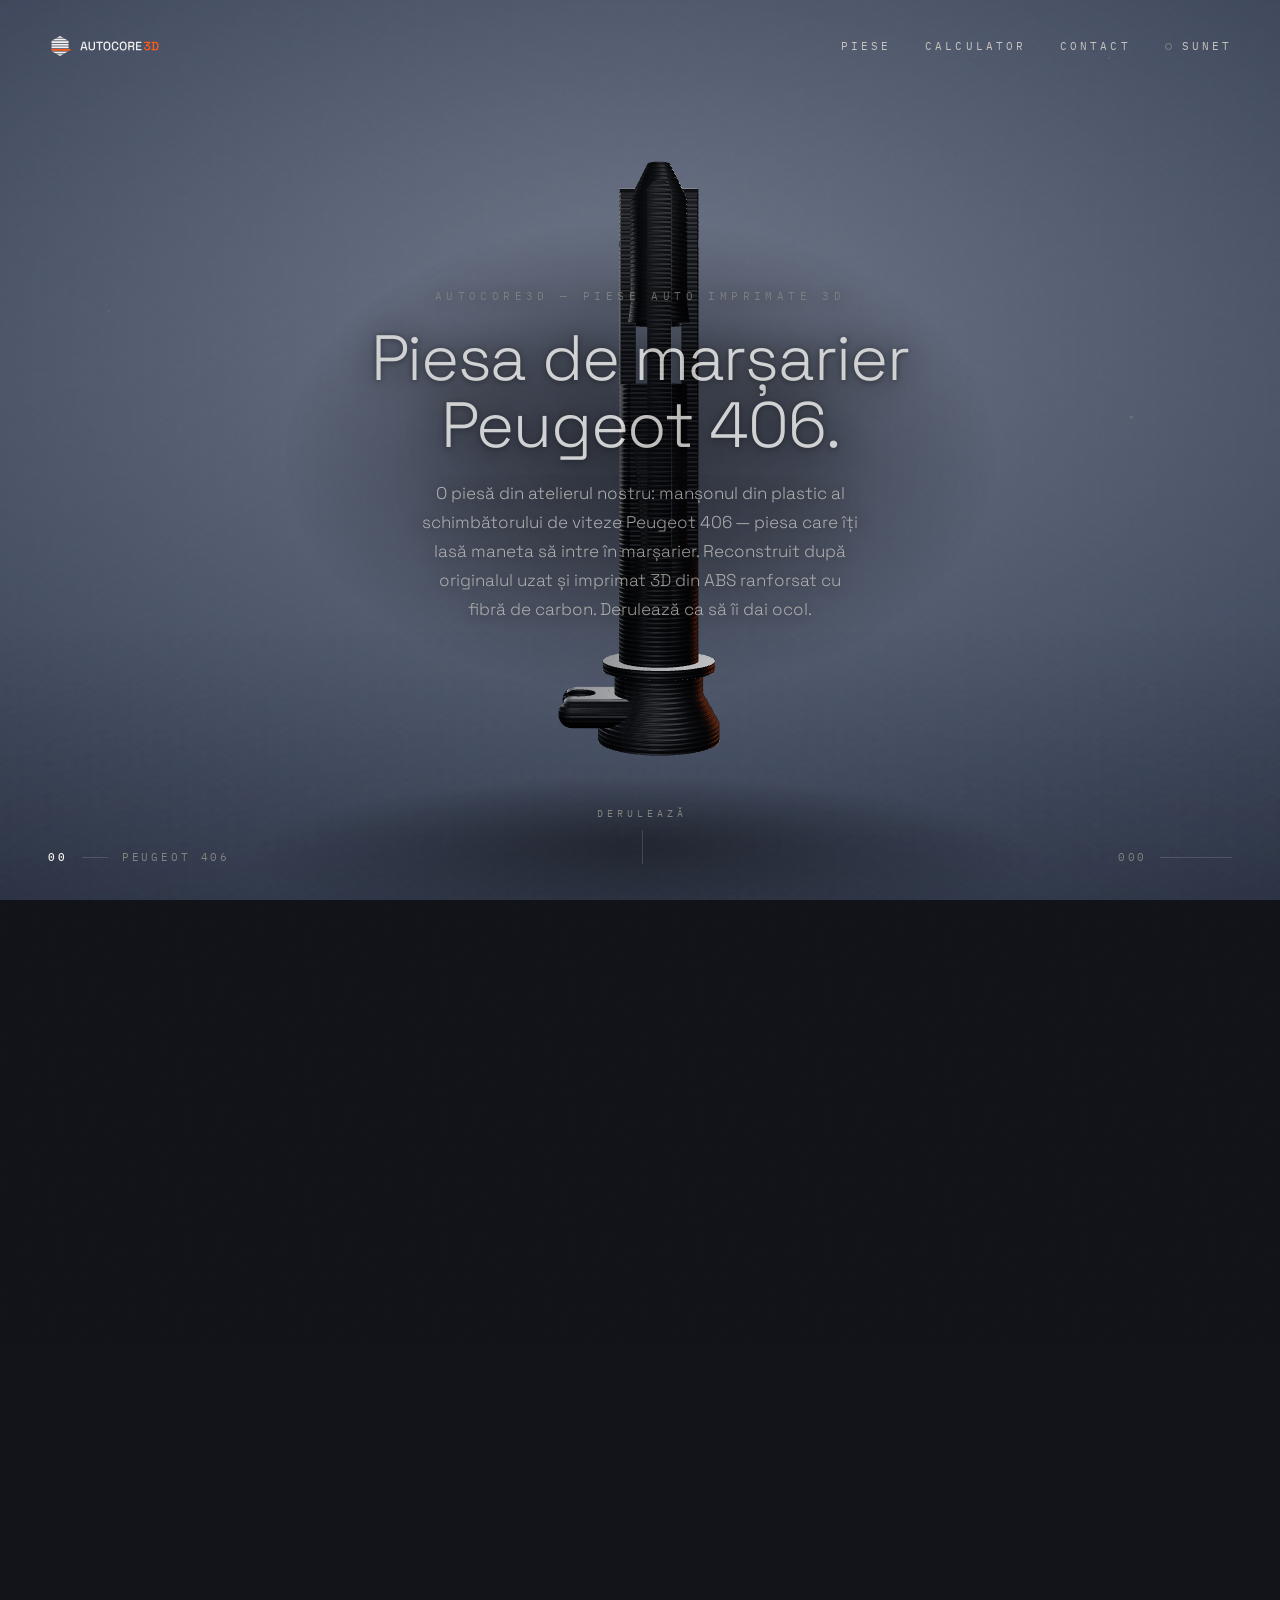
==== commit 5cc36389: "Texte scrise pentru grila de bară față Mégane 2 RS Peste mecanismul dinamic adaug textele dedicate p" ====
--- a/index.html
+++ b/index.html
@@ -205,7 +205,7 @@
     <h2 id="ov2Title">ABS cu fibră<br>de carbon.</h2>
     <p id="ov2Text">Piesa originală din plastic e exact cea care cedează: trasă la fiecare cuplare a marșarierului, se tocește și maneta rămâne fără marșarier. Fibrele de carbon tocate fac ABS-ul mai rigid și stabil dimensional la căldură — cu un finisaj mat, tehnic, direct din imprimantă.</p>
     <div class="mats" id="ov2Mats"><span>ABS-CF</span><span>Fibră de carbon</span><span>Rigid · stabil termic</span></div>
-    <div class="note"><i></i>Mostra mărită: straturi fine + fibre de carbon sclipitoare în matrice</div>
+    <div class="note" id="ov2Note"><i></i>Mostra mărită: straturi fine + fibre de carbon sclipitoare în matrice</div>
   </div>
 </section>
 
@@ -388,7 +388,12 @@
   }
   for(let i=0;i<90;i++){x.fillStyle='rgba(255,255,255,'+(.3+Math.random()*.4).toFixed(2)+')';x.fillRect(Math.random()*256,Math.random()*64,1.6,1);}
   const t=new THREE.CanvasTexture(c);t.wrapS=t.wrapT=THREE.RepeatWrapping;t.repeat.set(3,1);return t;}
-function labelTex(t,fs){const c=document.createElement('canvas');c.width=256;c.height=64;const x=c.getContext('2d');x.font='500 '+(fs||30)+'px "IBM Plex Mono", monospace';x.textAlign='center';x.textBaseline='middle';x.shadowColor='rgba(0,0,0,.95)';x.shadowBlur=8;x.fillStyle='rgba(0,0,0,.9)';for(let i=0;i<3;i++)x.fillText(t,128,34);x.shadowBlur=0;x.fillStyle='#eef2f6';x.fillText(t,128,34);const tx=new THREE.CanvasTexture(c);tx.anisotropy=8;return tx;}
+function labelTex(t,fs){const c=document.createElement('canvas');c.width=256;c.height=64;const x=c.getContext('2d');
+/* stramtam scrisul pana incape in textura: numele materialului vine din catalog
+   si poate fi mai lung decat cel scris initial, iar altfel eticheta iese taiata */
+let _fs=fs||30;const _set=s=>{x.font='500 '+s+'px "IBM Plex Mono", monospace';};_set(_fs);
+while(_fs>9&&x.measureText(t).width>238){_fs--;_set(_fs);}
+x.textAlign='center';x.textBaseline='middle';x.shadowColor='rgba(0,0,0,.95)';x.shadowBlur=8;x.fillStyle='rgba(0,0,0,.9)';for(let i=0;i<3;i++)x.fillText(t,128,34);x.shadowBlur=0;x.fillStyle='#eef2f6';x.fillText(t,128,34);const tx=new THREE.CanvasTexture(c);tx.anisotropy=8;return tx;}
 const GTEX=glowTex(),STEX=shadowTex(),CTEX=carbonTex(),LTEX=layerTex();
 CTEX.repeat.set(5,3);LTEX.repeat.set(6,26);
 const MAXANI=renderer.capabilities.getMaxAnisotropy();
@@ -563,6 +568,17 @@
 /* ---- mostra de material extrasa din piesa (capitolul 02 — ABS-CF) ---- */
 let sample=null,chip=null,fil=null,reticle=null,connLine=null,connGeo=null,sampleLight=null;
 const sampleMats=[];
+/* etichetele mostrei se rescriu dupa materialul piesei prezentate */
+const sampleLabels=[];
+function setSampleLabels(mat){
+  if(sampleLabels.length<2)return;
+  const M=(mat||'ABS-CF').toUpperCase();
+  const txt=[`${M} · MACRO`,`FILAMENT ${M} 1.75 MM`];
+  sampleLabels.forEach((l,i)=>{
+    if(l.m.map)l.m.map.dispose();
+    l.m.map=labelTex(txt[i],l.fs);l.m.needsUpdate=true;
+  });
+}
 function makeSample(){
   sample=new THREE.Group();sample.visible=false;scene.add(sample);
   /* ABS-CF: matrice grafit + fibre de carbon tocate, sclipitoare */
@@ -584,7 +600,7 @@
   const lab=(t,fs,y,sx,sy)=>{
     const m=new THREE.SpriteMaterial({map:labelTex(t,fs),transparent:true,opacity:0,depthWrite:false});
     const sp=new THREE.Sprite(m);sp.position.set(0,y,0);sp.scale.set(sx,sy,1);
-    sample.add(sp);sampleMats.push(m);
+    sample.add(sp);sampleMats.push(m);sampleLabels.push({m,fs});
   };
   lab('ABS-CF · MACRO',24,.65,1.02,.22);
   lab('FILAMENT ABS-CF 1.75 MM',22,-1.12,.86,.2);
@@ -663,24 +679,43 @@
 
 /* afirmații reale despre materiale, alese după materialul din proiect */
 const MAT_INFO=[
-  {k:['abs-cf','abs cf','carbon'],title:'ABS cu fibră<br>de carbon.',tags:['ABS-CF','Fibră de carbon','Rigid · stabil termic'],
+  {k:['abs-cf','abs cf','carbon'],title:'ABS cu fibră<br>de carbon.',tags:['ABS-CF','Fibră de carbon','Rigid · stabil termic'],note:'Mostra mărită: straturi fine + fibre de carbon sclipitoare în matrice',
    text:'Fibrele de carbon tocate fac ABS-ul mai rigid și mai stabil dimensional la căldură, cu un finisaj mat, tehnic, direct din imprimantă — pentru piese care lucrează sub sarcină.'},
-  {k:['asa'],title:'ASA, făcut<br>pentru exterior.',tags:['ASA','Rezistent UV','Stabil la intemperii'],
+  {k:['asa'],title:'ASA, făcut<br>pentru exterior.',tags:['ASA','Rezistent UV','Stabil la intemperii'],note:'Mostra mărită: straturile fine de ASA, mat, așa cum ies din imprimantă',
    text:'ASA e materialul potrivit pentru piesele montate în afara habitaclului: nu se îngălbenește și nu devine casant sub ultraviolete, cum pățește ABS-ul, și își ține culoarea și rigiditatea prin ploaie, îngheț și arșiță.'},
-  {k:['petg'],title:'PETG, tenace<br>și stabil.',tags:['PETG','Tenace','Stabil dimensional'],
+  {k:['petg'],title:'PETG, tenace<br>și stabil.',tags:['PETG','Tenace','Stabil dimensional'],note:'Mostra mărită: straturile fine de PETG, așa cum ies din imprimantă',
    text:'PETG încasează șocul fără să crape și rămâne stabil dimensional — potrivit pentru piese care trebuie să cedeze puțin în loc să se rupă.'},
-  {k:['pa','nylon','poliamid'],title:'Poliamidă,<br>rezistentă la uzură.',tags:['PA / Nylon','Rezistent la uzură','Tenace'],
+  {k:['pa','nylon','poliamid'],title:'Poliamidă,<br>rezistentă la uzură.',tags:['PA / Nylon','Rezistent la uzură','Tenace'],note:'Mostra mărită: straturile fine de poliamidă, așa cum ies din imprimantă',
    text:'Poliamida rezistă la frecare repetată și la șoc, de aceea e alegerea pentru piese care culisează sau lucrează una în alta.'},
-  {k:['abs'],title:'ABS, clasicul<br>de sub capotă.',tags:['ABS','Stabil termic','Rigid'],
+  {k:['abs'],title:'ABS, clasicul<br>de sub capotă.',tags:['ABS','Stabil termic','Rigid'],note:'Mostra mărită: straturile fine de ABS, așa cum ies din imprimantă',
    text:'ABS-ul ține la temperatură mai bine decât PLA și se prelucrează ușor după imprimare — potrivit pentru piese din habitaclu și din compartimentul motor.'},
-  {k:['pla'],title:'PLA, precis<br>la detaliu.',tags:['PLA','Precizie','Finisaj fin'],
+  {k:['pla'],title:'PLA, precis<br>la detaliu.',tags:['PLA','Precizie','Finisaj fin'],note:'Mostra mărită: straturile fine de PLA, așa cum ies din imprimantă',
    text:'PLA redă cel mai fidel detaliul fin și cotele, fiind potrivit pentru piese de interior care nu iau căldură directă.'}
 ];
 function matInfo(m){const s=slug(m);return MAT_INFO.find(x=>x.k.some(k=>s.includes(k)))||null;}
 
-/* Texte scrise de mână, pe proiect. Cheia e numele din catalog, fără
-   diacritice și majuscule. Ce nu e aici primește textele compuse automat. */
-const STORIES={};
+/* Texte scrise de mână, pe proiect. Potrivirea se face după tipar, nu după
+   numele exact, ca titlul din catalog să poată fi ajustat fără să se piardă
+   textele. Ce nu se potrivește primește textele compuse automat. */
+const STORIES=[
+  {
+    match:/gril.*(bara fata|megane 2 rs)/,
+    hud:'Mégane 2 RS',
+    piesa:'Grilă bară față',
+    title:'Grilă de bară<br>față. Mégane 2 RS.',
+    intro:'O piesă din atelierul nostru: grila de bară față pentru Renault Mégane 2 RS, desenată și imprimată 3D la comandă din ASA negru. Derulează ca să îi dai ocol.',
+    geoTitle:'Desenată pentru<br>decupajul barei.',
+    geoText:'Conturul urmează deschiderea din bara Mégane 2 RS, iar prinderile cad pe punctele ei, ca să intre în locaș fără ajustări. Nervurile sunt trasate în model, una câte una — nu decupate dintr-o plasă universală.',
+    matTitle:'ASA, făcut<br>pentru exterior.',
+    matText:'Grila stă în bara față: ia soare, ploaie, îngheț și pietriș. ASA nu se îngălbenește și nu devine casant sub ultraviolete, cum pățește ABS-ul, și își ține culoarea și rigiditatea an după an. De aceea e materialul corect pentru o piesă montată în afara habitaclului — negru mat, direct din imprimantă.',
+    matTags:'<span>ASA negru</span><span>Rezistent UV</span><span>Stabil la intemperii</span>',
+    fabTitle:'Crescută<br>strat cu strat.',
+    fabText:'Imprimăm 3D cu straturi fine, cu traseele de material aliniate pe direcția solicitării — rigiditate pe lungimea grilei, acolo unde o piesă lată tinde să cedeze. Fiecare bucată e fabricată la comandă.',
+    detTitle:'Montaj în bară,<br>fără adaptoare.',
+    detText:'Prinderile sunt parte din piesă, nu adăugate după: grila intră în decupajul barei și se fixează pe punctele ei, fără piese intermediare și fără joc.',
+    outro:'Grila de bară față pentru Mégane 2 RS e doar una dintre piesele pe care le putem face. Trimite-ne piesa, o poză sau modelul 3D — AUTOCORE3D e punctul tău de contact pentru piese auto imprimate 3D.'
+  }
+];
 
 function applyStory(p){
   if(!p)return;                       // fără proiect din bază rămân textele Peugeot din HTML
@@ -688,7 +723,7 @@
   const name=(p.name||'').trim()||'Proiect nou';
   const mat=((p.material||'').trim())||((p.materials_list||[])[0]||{}).name||'';
   const desc=(p.description||'').trim();
-  const hand=STORIES[slug(name)];
+  const hand=STORIES.find(s=>s.match.test(slug(name)));
   const mi=matInfo(mat);
   const N=esc(name),M=esc(mat);
 
@@ -700,6 +735,7 @@
     matTitle:mi?mi.title:(M?`${M}.`:'Materialul<br>potrivit.'),
     matText:mi?mi.text:(M?`Piesa e imprimată din ${M}, ales pentru felul în care lucrează piesa pe mașină.`:'Materialul e ales de fiecare dată după solicitarea reală a piesei pe mașină.'),
     matTags:(mi?mi.tags:[M||'Material la comandă']).map(t=>`<span>${esc(t)}</span>`).join(''),
+    note:mi?mi.note:'Mostra mărită: straturile fine, așa cum ies din imprimantă',
     fabTitle:'Crescută<br>strat cu strat.',
     fabText:'Imprimăm 3D cu straturi fine, cu traseele de material aliniate pe direcția solicitării — rezistență acolo unde piesa lucrează. Fiecare piesă e fabricată la comandă.',
     detTitle:'Montaj direct,<br>ca originalul.',
@@ -710,18 +746,20 @@
   set('ov0Title',s.title);set('ov0Text',s.intro);
   set('ov1Title',s.geoTitle);set('ov1Text',s.geoText);
   set('ov2Title',s.matTitle);set('ov2Text',s.matText);set('ov2Mats',s.matTags);
+  if(s.note){const n=document.getElementById('ov2Note');if(n)n.innerHTML=`<i></i>${esc(s.note)}`;}
+  setSampleLabels(mat);            // etichetele mostrei 3D urmeaza materialul piesei
   set('ov3Title',s.fabTitle);set('ov3Text',s.fabText);
   set('ov4Title',s.detTitle);set('ov4Text',s.detText);
   set('ov6Text',s.outro);
 
   /* fișa piesei — cotele vin măsurate din STL, nu scrise de mână */
   const d=PART_MM,dim=d?`${Math.round(d.w)} × ${Math.round(d.h)} × ${Math.round(d.d)} mm`:'';
-  const rows=[['Piesă',name],p.category&&['Categorie',p.category],p.brand&&['Compatibilitate',p.brand],
+  const rows=[['Piesă',s.piesa||name],p.category&&['Categorie',p.category],p.brand&&['Compatibilitate',p.brand],
               mat&&['Material',mat],dim&&['Dimensiuni',dim],['Fabricație','Imprimare 3D, la comandă']].filter(Boolean);
   set('ov5Specs',rows.map(([k,v])=>`<div><dt>${esc(k)}</dt><dd>${esc(v)}</dd></div>`).join(''));
 
   /* indicatorul de capitol din colț */
-  CH[0][2]=name;
+  CH[0][2]=s.hud||name;
   if(mat)CH[2][2]=`Material · ${mat}`;
   lastCh='';                          // forțează reafișarea capitolului curent
   document.title=`${name} — AUTOCORE3D`;
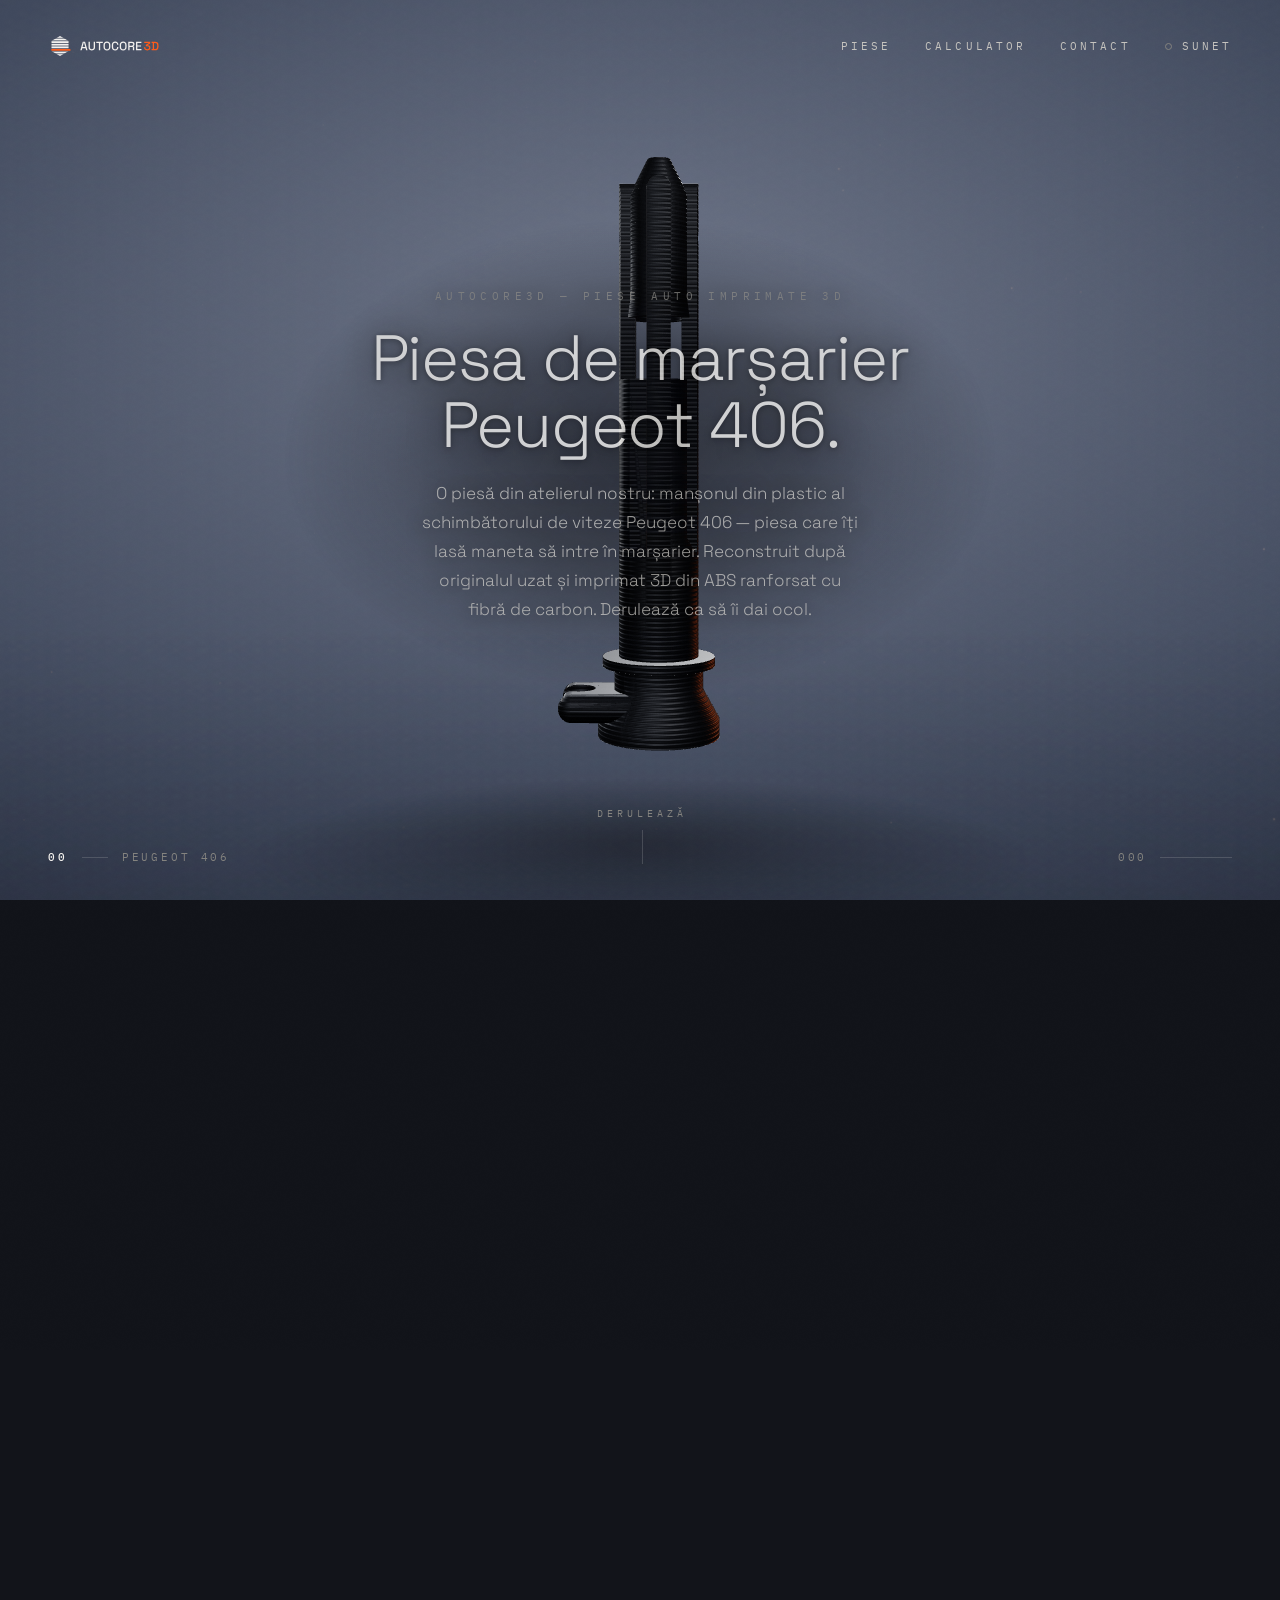
==== commit a50f8595: "Materialul din poveste acoperă câmpul necompletat din catalog Proiectul grilei nu are câmpul „materi" ====
--- a/index.html
+++ b/index.html
@@ -702,6 +702,7 @@
     match:/gril.*(bara fata|megane 2 rs)/,
     hud:'Mégane 2 RS',
     piesa:'Grilă bară față',
+    mat:'ASA negru',
     title:'Grilă de bară<br>față. Mégane 2 RS.',
     intro:'O piesă din atelierul nostru: grila de bară față pentru Renault Mégane 2 RS, desenată și imprimată 3D la comandă din ASA negru. Derulează ca să îi dai ocol.',
     geoTitle:'Desenată pentru<br>decupajul barei.',
@@ -721,9 +722,11 @@
   if(!p)return;                       // fără proiect din bază rămân textele Peugeot din HTML
   const set=(id,html)=>{const e=document.getElementById(id);if(e&&html)e.innerHTML=html;};
   const name=(p.name||'').trim()||'Proiect nou';
-  const mat=((p.material||'').trim())||((p.materials_list||[])[0]||{}).name||'';
   const desc=(p.description||'').trim();
   const hand=STORIES.find(s=>s.match.test(slug(name)));
+  /* materialul din poveste acopera golul cand campul nu e completat in catalog —
+     altfel etichetele mostrei 3D si fisa piesei ar contrazice textul scris de mana */
+  const mat=((p.material||'').trim())||((p.materials_list||[])[0]||{}).name||(hand&&hand.mat)||'';
   const mi=matInfo(mat);
   const N=esc(name),M=esc(mat);
 
